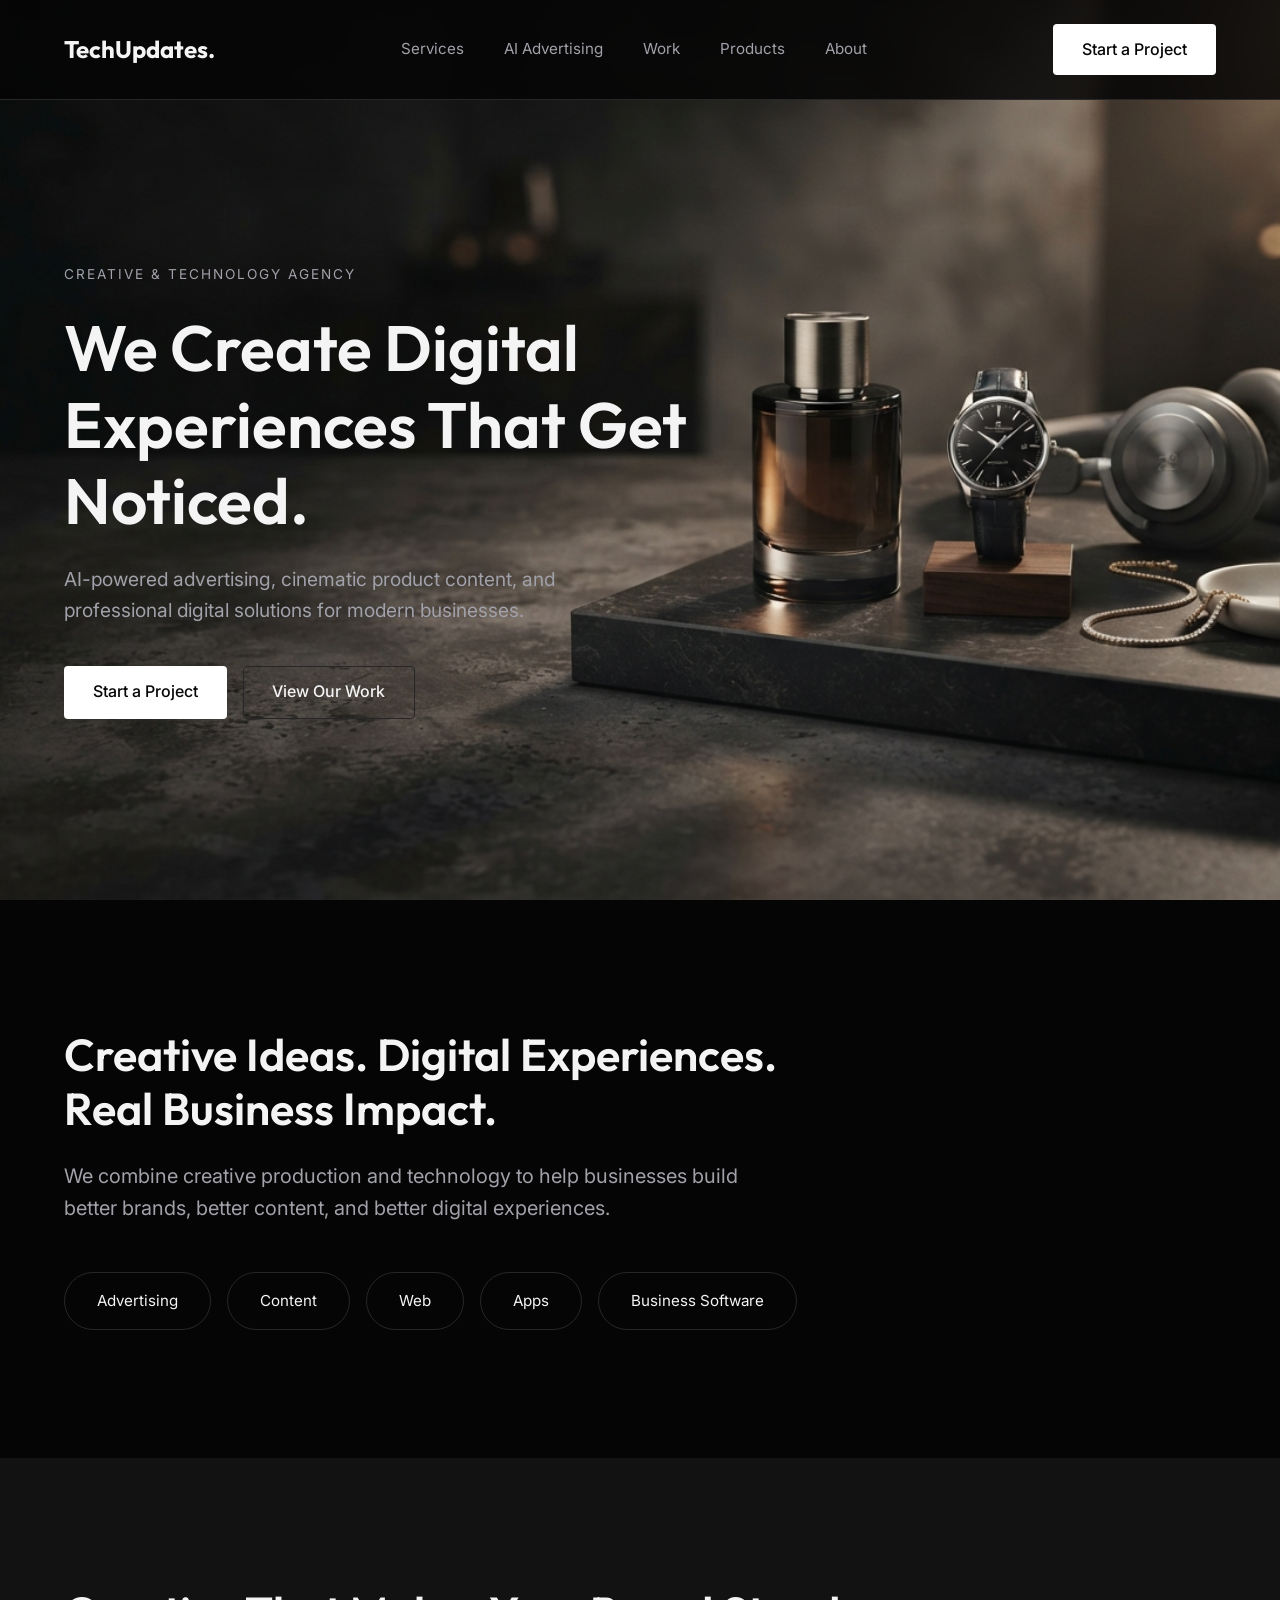
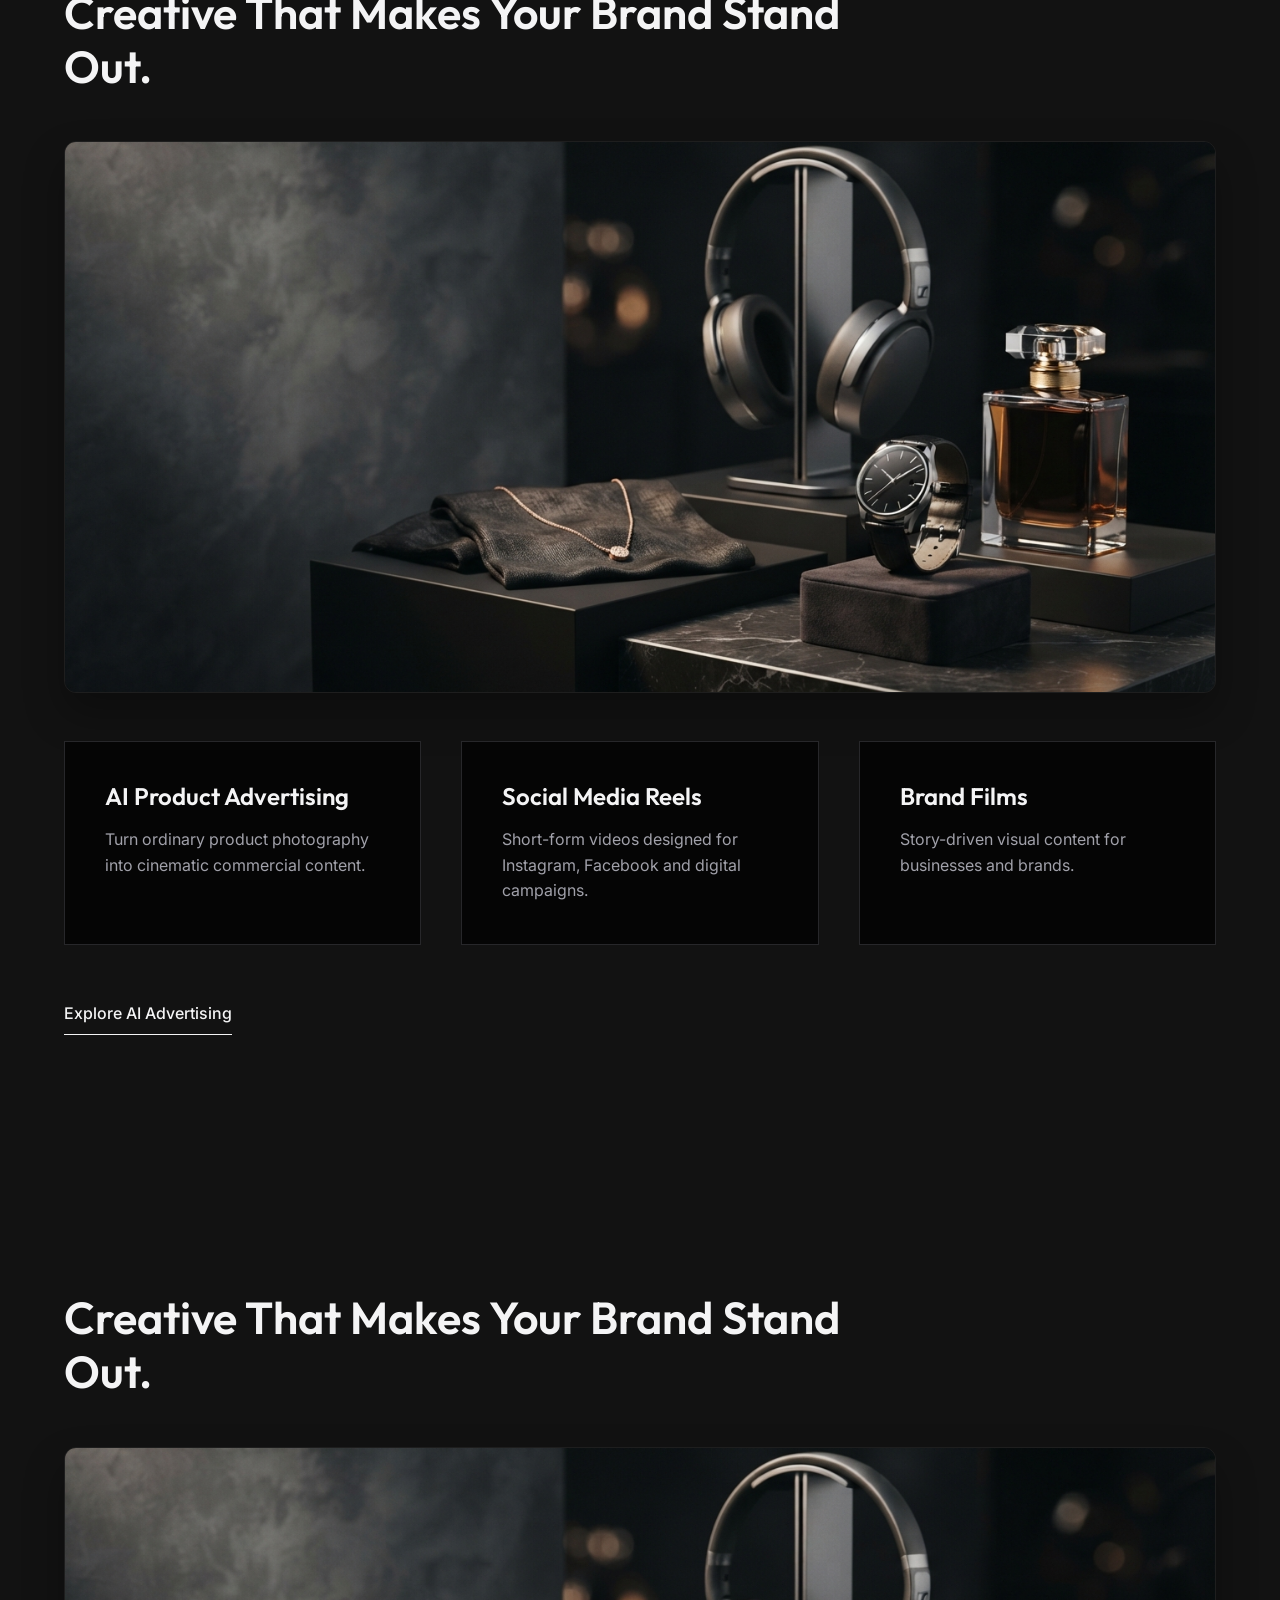
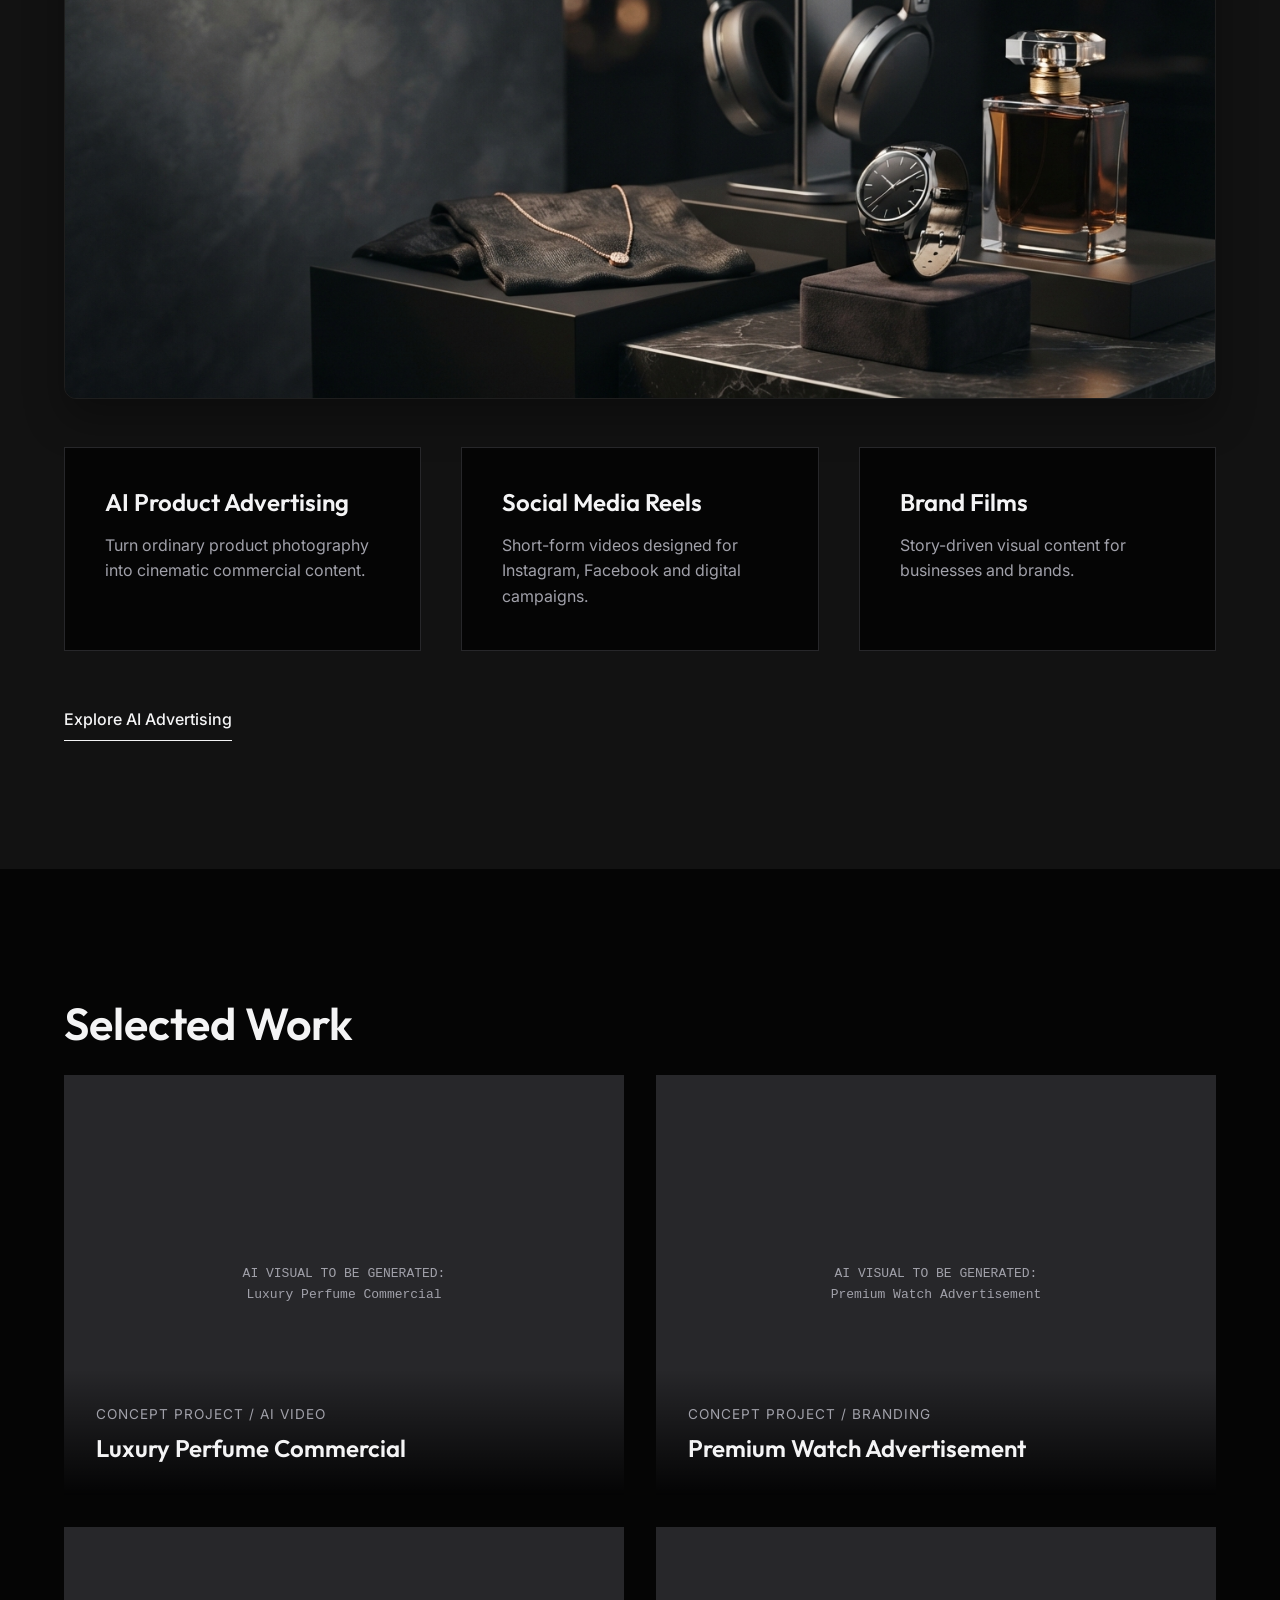
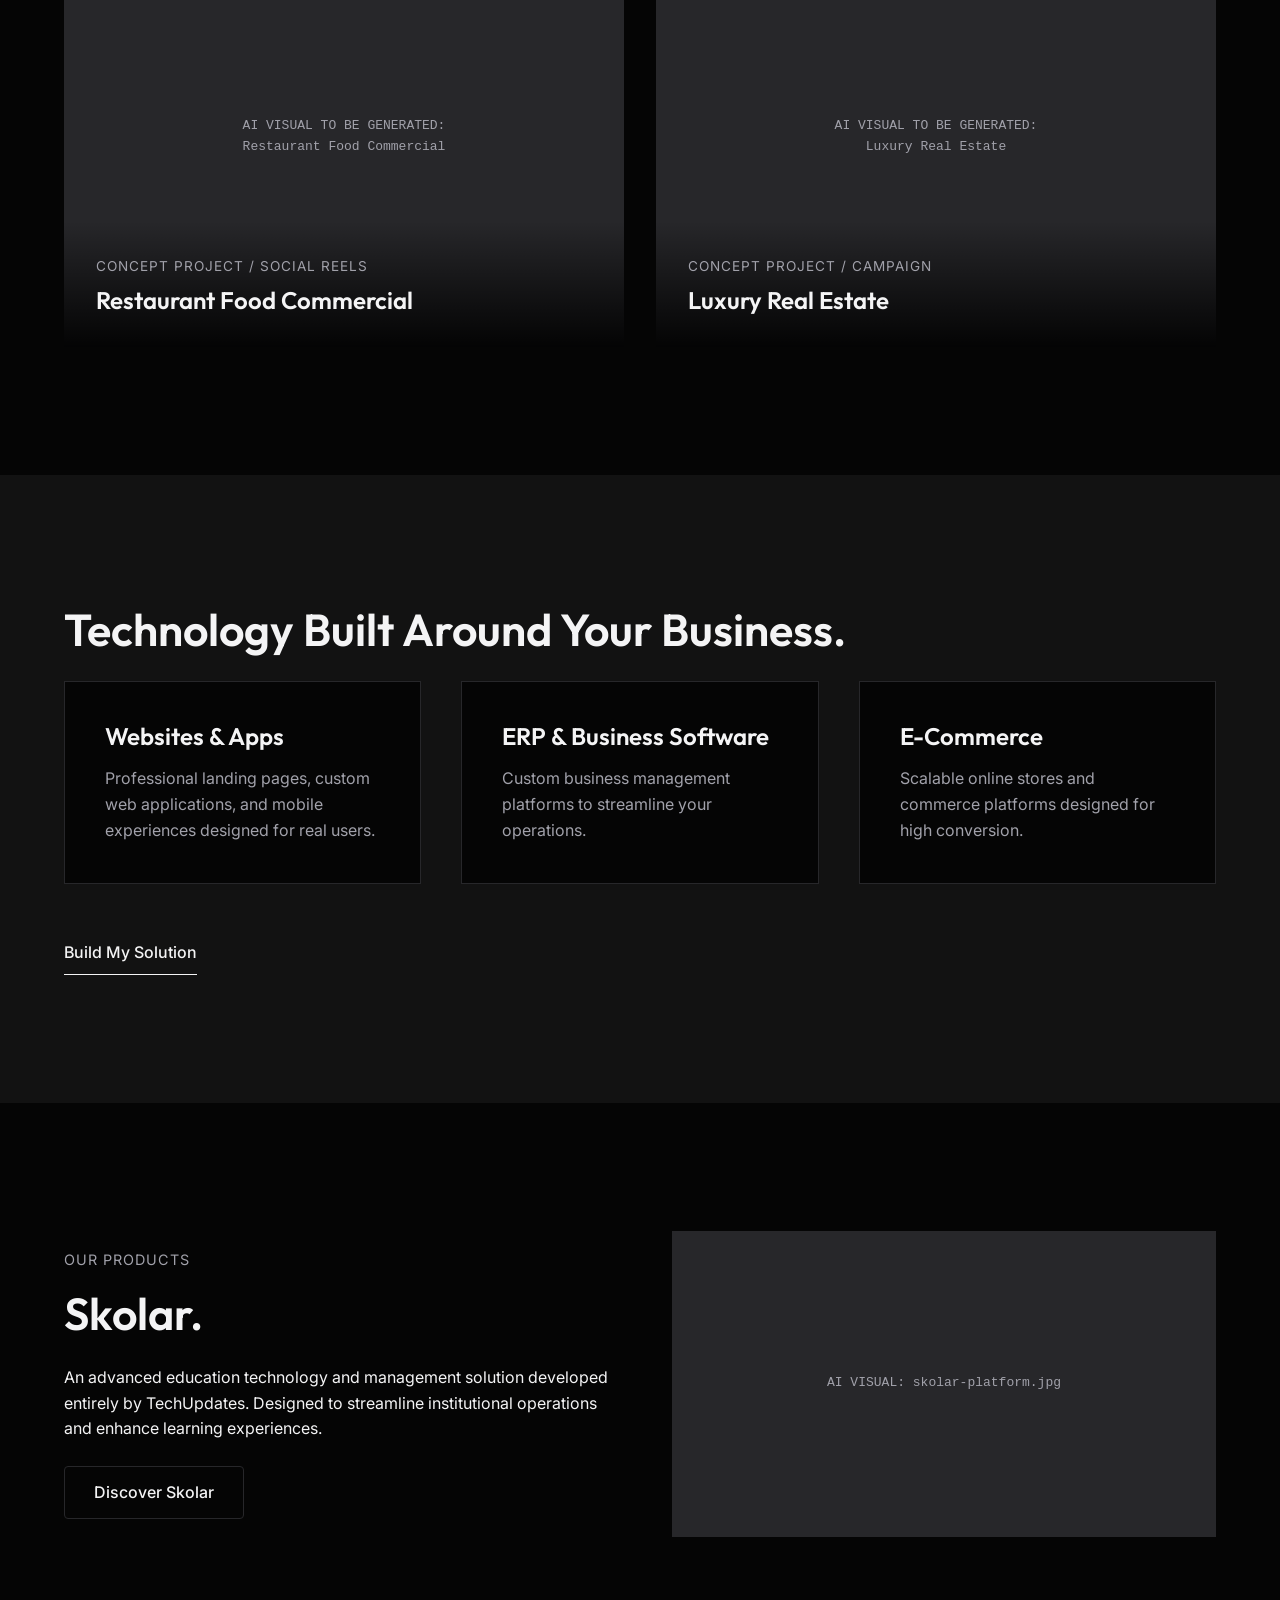
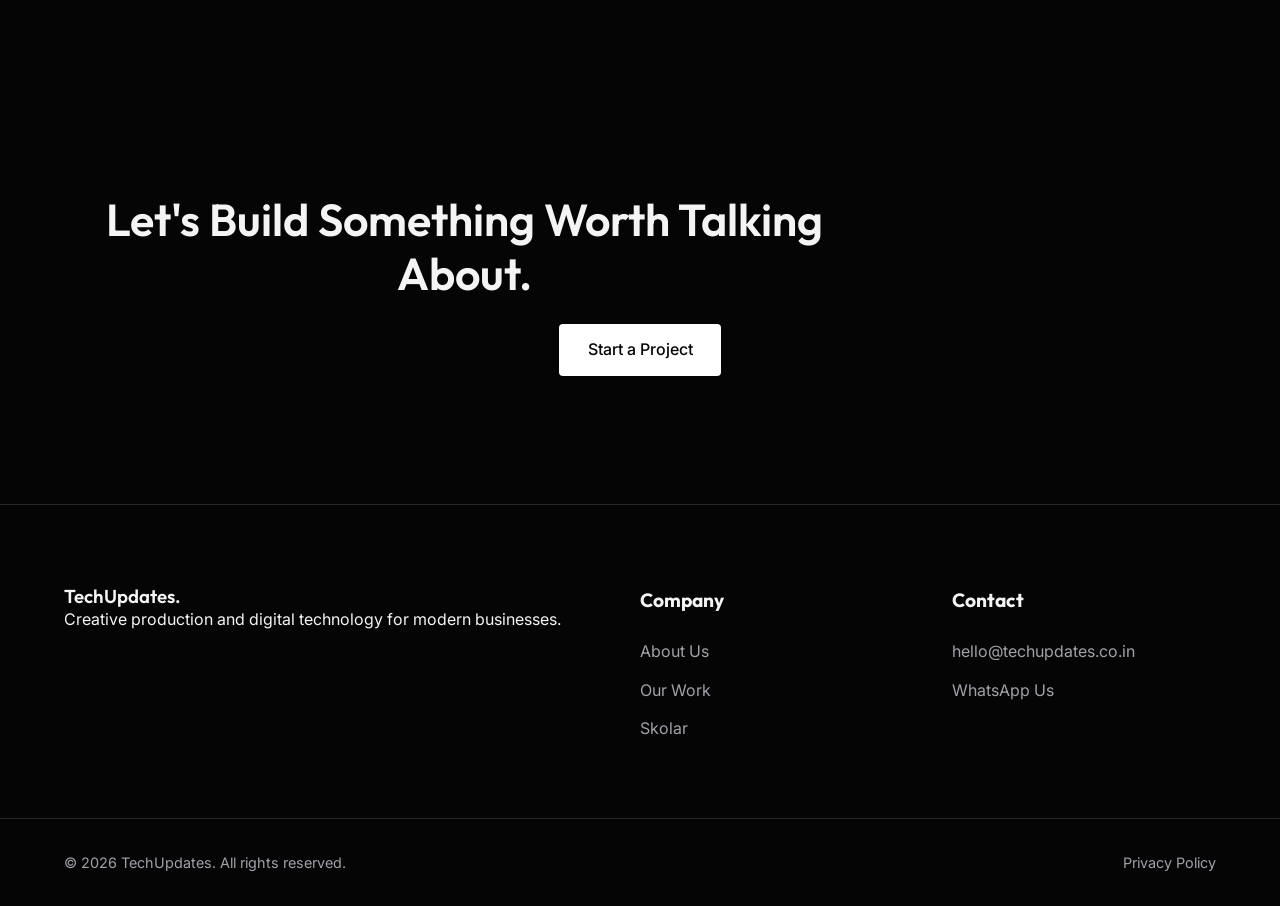
==== index.html @ 60a42ad2 "Update index.html" ====
<!DOCTYPE html>
<html lang="en">
<head>
    <meta charset="UTF-8">
    <meta name="viewport" content="width=device-width, initial-scale=1.0">
    <title>TechUpdates | AI Advertising & Digital Solutions</title>
    <meta name="description" content="TechUpdates creates AI-powered advertisements, cinematic product videos, professional websites, applications and custom digital solutions for modern businesses.">
    
    <!-- SEO & Open Graph -->
    <meta property="og:title" content="TechUpdates | AI Advertising & Digital Solutions">
    <meta property="og:description" content="Creative Ideas. Digital Experiences. Real Business Impact.">
    <meta property="og:type" content="website">
    
    <!-- Fonts -->
    <link rel="preconnect" href="https://fonts.googleapis.com">
    <link rel="preconnect" href="https://fonts.gstatic.com" crossorigin>
    <link href="https://fonts.googleapis.com/css2?family=Inter:wght@300;400;500&family=Outfit:wght@300;400;600;700&display=swap" rel="stylesheet">
    
    <!-- CSS -->
    <link rel="stylesheet" href="style.css">
</head>
<body>

    <!-- NAVIGATION -->
    <nav class="navbar">
        <div class="nav-container">
            <a href="index.html" class="brand-logo">TechUpdates.</a>
            <div class="nav-links">
                <a href="services.html">Services</a>
                <a href="ai-advertising.html">AI Advertising</a>
                <a href="work.html">Work</a>
                <a href="products.html">Products</a>
                <a href="about.html">About</a>
            </div>
            <a href="contact.html" class="btn btn-primary">Start a Project</a>
            
            <!-- Mobile Menu Toggle -->
            <button class="mobile-menu-btn" aria-label="Toggle Menu">
                <span></span>
                <span></span>
            </button>
        </div>
    </nav>

    <!-- HERO SECTION -->
    <header class="hero">
        <div class="hero-video-wrapper">
            <!-- Fallback poster image for fast loading -->
            <video autoplay muted loop playsinline poster="assets/images/hero-poster.jpg" class="hero-bg-video">
                <!-- Replace with actual video generated from AI plan -->
                <!-- <source src="assets/videos/hero-advertising.mp4" type="video/mp4"> -->
            </video>
            <div class="hero-overlay"></div>
        </div>
        
        <div class="hero-content">
            <span class="hero-label">Creative & Technology Agency</span>
            <h1 class="hero-title">We Create Digital Experiences That Get Noticed.</h1>
            <p class="hero-subtitle">AI-powered advertising, cinematic product content, and professional digital solutions for modern businesses.</p>
            <div class="hero-actions">
                <a href="contact.html" class="btn btn-primary">Start a Project</a>
                <a href="#work" class="btn btn-secondary">View Our Work</a>
            </div>
        </div>
    </header>

    <!-- IMMEDIATE VALUE / WHAT WE DO -->
    <section class="value-prop section-padding">
        <div class="container">
            <h2 class="section-title">Creative Ideas. Digital Experiences.<br>Real Business Impact.</h2>
            <p class="section-desc">We combine creative production and technology to help businesses build better brands, better content, and better digital experiences.</p>
            
            <div class="capabilities-grid">
                <div class="capability-item">Advertising</div>
                <div class="capability-item">Content</div>
                <div class="capability-item">Web</div>
                <div class="capability-item">Apps</div>
                <div class="capability-item">Business Software</div>
            </div>
        </div>
    </section>

    <!-- CREATIVE SERVICES -->
    <section class="services-section section-padding bg-darker">
        <div class="container">
            <h2 class="section-title">Creative That Makes Your Brand Stand Out.</h2>
            
            <!-- PROMINENT ADVERTISING SHOWCASE IMAGE -->
            <div style="margin: 3rem 0; width: 100%; border-radius: 12px; overflow: hidden; box-shadow: 0 20px 40px rgba(0,0,0,0.3); border: 1px solid rgba(255,255,255,0.05);">
                <img src="assets/images/advertising-showcase.jpg" alt="Creative Advertising Showcase" style="width: 100%; height: auto; aspect-ratio: 16/9; max-height: 550px; object-fit: cover; display: block;">
            </div>
            
            <div class="services-grid">
                <!-- Service Card -->
                <div class="service-card">
                    <h3>AI Product Advertising</h3>
                    <p>Turn ordinary product photography into cinematic commercial content.</p>
                </div>
                <div class="service-card">
                    <h3>Social Media Reels</h3>
                    <p>Short-form videos designed for Instagram, Facebook and digital campaigns.</p>
                </div>
                <div class="service-card">
                    <h3>Brand Films</h3>
                    <p>Story-driven visual content for businesses and brands.</p>
                </div>
            </div>
            
            <div class="cta-container">
                <a href="ai-advertising.html" class="btn btn-outline">Explore AI Advertising</a>
            </div>
        </div>
    </section>

    <!-- CREATIVE SERVICES -->
    <section class="services-section section-padding bg-darker">
        <div class="container">
            <h2 class="section-title">Creative That Makes Your Brand Stand Out.</h2>
            <div style="margin: 3rem 0; width: 100%; border-radius: 12px; overflow: hidden; box-shadow: 0 20px 40px rgba(0,0,0,0.3); border: 1px solid rgba(255,255,255,0.05);">
                <img src="assets/images/advertising-showcase.jpg" alt="Creative Advertising Showcase" style="width: 100%; height: auto; aspect-ratio: 16/9; max-height: 550px; object-fit: cover; display: block;">
            </div>
            
            <div class="services-grid">
                <!-- Service Card -->
                <div class="service-card">
                    <h3>AI Product Advertising</h3>
                    <p>Turn ordinary product photography into cinematic commercial content.</p>
                </div>
                <div class="service-card">
                    <h3>Social Media Reels</h3>
                    <p>Short-form videos designed for Instagram, Facebook and digital campaigns.</p>
                </div>
                <div class="service-card">
                    <h3>Brand Films</h3>
                    <p>Story-driven visual content for businesses and brands.</p>
                </div>
            </div>
            
            <div class="cta-container">
                <a href="ai-advertising.html" class="btn btn-outline">Explore AI Advertising</a>
            </div>
        </div>
    </section>

    <!-- FEATURED WORK (Data-driven via JS) -->
    <section id="work" class="work-section section-padding">
        <div class="container">
            <h2 class="section-title">Selected Work</h2>
            <!-- JS will inject portfolio items here -->
            <div class="portfolio-grid" id="portfolio-grid"></div>
        </div>
    </section>

    <!-- TECHNOLOGY SERVICES -->
    <section class="tech-section section-padding bg-darker">
        <div class="container">
            <h2 class="section-title">Technology Built Around Your Business.</h2>
            <div class="services-grid">
                <div class="service-card">
                    <h3>Websites & Apps</h3>
                    <p>Professional landing pages, custom web applications, and mobile experiences designed for real users.</p>
                </div>
                <div class="service-card">
                    <h3>ERP & Business Software</h3>
                    <p>Custom business management platforms to streamline your operations.</p>
                </div>
                <div class="service-card">
                    <h3>E-Commerce</h3>
                    <p>Scalable online stores and commerce platforms designed for high conversion.</p>
                </div>
            </div>
            <div class="cta-container">
                <a href="contact.html" class="btn btn-outline">Build My Solution</a>
            </div>
        </div>
    </section>

    <!-- PRODUCTS: SKOLAR -->
    <section class="products-section section-padding">
        <div class="container">
            <div class="product-showcase">
                <div class="product-info">
                    <span class="eyebrow">Our Products</span>
                    <h2 class="section-title">Skolar.</h2>
                    <p>An advanced education technology and management solution developed entirely by TechUpdates. Designed to streamline institutional operations and enhance learning experiences.</p>
                    <a href="products.html" class="btn btn-secondary mt-4">Discover Skolar</a>
                </div>
                <div class="product-visual">
                    <!-- Placeholder: [AI VISUAL — TO BE GENERATED: skolar-platform.jpg] -->
                    <div class="visual-placeholder">
                        <span>AI VISUAL: skolar-platform.jpg</span>
                    </div>
                </div>
            </div>
        </div>
    </section>

    <!-- FINAL CTA -->
    <section class="final-cta section-padding">
        <div class="container text-center">
            <h2 class="section-title">Let's Build Something Worth Talking About.</h2>
            <a href="contact.html" class="btn btn-primary btn-large">Start a Project</a>
        </div>
    </section>

    <!-- FOOTER -->
    <footer class="site-footer">
        <div class="container footer-grid">
            <div class="footer-brand">
                <h3>TechUpdates.</h3>
                <p>Creative production and digital technology for modern businesses.</p>
            </div>
            <div class="footer-links">
                <h4>Company</h4>
                <a href="about.html">About Us</a>
                <a href="work.html">Our Work</a>
                <a href="products.html">Skolar</a>
            </div>
            <div class="footer-contact">
                <h4>Contact</h4>
                <a href="mailto:hello@techupdates.co.in">hello@techupdates.co.in</a>
                <!-- Replace with pre-filled WhatsApp link -->
                <a href="https://wa.me/YOURNUMBER?text=Hi%20TechUpdates,%20I'm%20interested%20in%20starting%20a%20project.">WhatsApp Us</a> 
            </div>
        </div>
        <div class="container footer-bottom">
            <p>&copy; 2026 TechUpdates. All rights reserved.</p>
            <div class="legal-links">
                <a href="#">Privacy Policy</a>
            </div>
        </div>
    </footer>

    <script src="main.js"></script>
</body>
</html>
---- style.css ----
/* =========================================
   CSS VARIABLES (DESIGN SYSTEM)
   ========================================= */
:root {
    --bg-primary: #050505;
    --bg-secondary: #121212;
    --text-primary: #F4F4F5;
    --text-secondary: #A1A1AA;
    --accent: #FFFFFF;
    --border-color: #27272A;
    
    --font-display: 'Outfit', sans-serif;
    --font-body: 'Inter', sans-serif;
    
    --space-sm: 1rem;
    --space-md: 2.5rem;
    --space-lg: 5rem;
    --space-xl: 8rem;
}
/* =========================================
   RESET & TYPOGRAPHY
   ========================================= */
* {
    margin: 0;
    padding: 0;
    box-sizing: border-box;
}

body {
    background-color: var(--bg-primary);
    color: var(--text-primary);
    font-family: var(--font-body);
    line-height: 1.6;
    -webkit-font-smoothing: antialiased;
}

h1, h2, h3, .brand-logo {
    font-family: var(--font-display);
    font-weight: 600;
    line-height: 1.2;
}

a {
    color: inherit;
    text-decoration: none;
    transition: all 0.3s ease;
}

.container {
    max-width: 1280px;
    margin: 0 auto;
    padding: 0 5%;
}

.section-padding {
    padding: var(--space-xl) 0;
}

.bg-darker {
    background-color: var(--bg-secondary);
}

.text-center {
    text-align: center;
}

.mt-4 {
    margin-top: 1.5rem;
}

/* =========================================
   COMPONENTS
   ========================================= */
.btn {
    display: inline-flex;
    align-items: center;
    justify-content: center;
    padding: 0.8rem 1.8rem;
    font-size: 1rem;
    font-weight: 500;
    border-radius: 4px;
    cursor: pointer;
}

.btn-primary {
    background-color: var(--accent);
    color: var(--bg-primary);
}

.btn-primary:hover {
    opacity: 0.9;
    transform: translateY(-2px);
}

.btn-secondary {
    background-color: transparent;
    color: var(--text-primary);
    border: 1px solid var(--border-color);
}

.btn-secondary:hover {
    border-color: var(--text-primary);
}

.btn-outline {
    background: transparent;
    color: var(--text-primary);
    border-bottom: 1px solid var(--text-primary);
    border-radius: 0;
    padding: 0.5rem 0;
}

.btn-outline:hover {
    color: var(--text-secondary);
    border-color: var(--text-secondary);
}

/* =========================================
   NAVIGATION
   ========================================= */
.navbar {
    position: fixed;
    top: 0;
    width: 100%;
    padding: 1.5rem 0;
    background: rgba(5, 5, 5, 0.85);
    backdrop-filter: blur(10px);
    z-index: 100;
    border-bottom: 1px solid var(--border-color);
}

.nav-container {
    max-width: 1280px;
    margin: 0 auto;
    padding: 0 5%;
    display: flex;
    justify-content: space-between;
    align-items: center;
}

.brand-logo {
    font-size: 1.5rem;
    font-weight: 700;
}

.nav-links {
    display: flex;
    gap: 2.5rem;
}

.nav-links a {
    font-size: 0.95rem;
    color: var(--text-secondary);
}

.nav-links a:hover {
    color: var(--text-primary);
}

.mobile-menu-btn {
    display: none;
}

/* =========================================
   HERO
   ========================================= */
.hero {
    height: 100vh;
    position: relative;
    display: flex;
    align-items: center;
    padding: 0 5%;
    overflow: hidden;
}

.hero-video-wrapper {
    position: absolute;
    top: 0;
    left: 0;
    width: 100%;
    height: 100%;
    z-index: -2;
}

.hero-bg-video {
    width: 100%;
    height: 100%;
    object-fit: cover;
}

.hero-overlay {
    position: absolute;
    top: 0;
    left: 0;
    width: 100%;
    height: 100%;
    background: linear-gradient(to right, rgba(5,5,5,0.9) 0%, rgba(5,5,5,0.4) 100%);
    z-index: -1;
}

.hero-content {
    max-width: 800px;
    z-index: 1;
    margin-top: 5rem;
}

.hero-label {
    display: inline-block;
    color: var(--text-secondary);
    text-transform: uppercase;
    letter-spacing: 2px;
    font-size: 0.85rem;
    margin-bottom: 1.5rem;
}

.hero-title {
    font-size: clamp(3rem, 5vw, 5rem);
    margin-bottom: 1.5rem;
}

.hero-subtitle {
    font-size: 1.2rem;
    color: var(--text-secondary);
    margin-bottom: 2.5rem;
    max-width: 600px;
}

.hero-actions {
    display: flex;
    gap: 1rem;
}

/* =========================================
   VALUE PROP & SERVICES
   ========================================= */
.section-title {
    font-size: clamp(2rem, 3.5vw, 3.5rem);
    margin-bottom: 1.5rem;
    max-width: 800px;
}

.section-desc {
    font-size: 1.25rem;
    color: var(--text-secondary);
    margin-bottom: 3rem;
    max-width: 700px;
}

.capabilities-grid {
    display: flex;
    flex-wrap: wrap;
    gap: 1rem;
    margin-top: 3rem;
}

.capability-item {
    padding: 1rem 2rem;
    border: 1px solid var(--border-color);
    border-radius: 50px;
    font-size: 0.95rem;
}

.services-grid {
    display: grid;
    grid-template-columns: repeat(auto-fit, minmax(300px, 1fr));
    gap: 2.5rem;
    margin-bottom: 3rem;
}

.service-card {
    padding: 2.5rem;
    border: 1px solid var(--border-color);
    background-color: var(--bg-primary);
    transition: transform 0.3s ease;
}

.service-card:hover {
    transform: translateY(-5px);
}

.service-card h3 {
    font-size: 1.5rem;
    margin-bottom: 1rem;
}

.service-card p {
    color: var(--text-secondary);
}

/* =========================================
   PORTFOLIO (Dynamic Grid)
   ========================================= */
.portfolio-grid {
    display: grid;
    grid-template-columns: repeat(2, 1fr);
    gap: 2rem;
}

.portfolio-item {
    position: relative;
    aspect-ratio: 4/3;
    overflow: hidden;
    background: var(--bg-secondary);
    cursor: pointer;
    group: hover;
}

.portfolio-img {
    width: 100%;
    height: 100%;
    object-fit: cover;
    transition: transform 0.7s ease;
}

.portfolio-item:hover .portfolio-img {
    transform: scale(1.05);
}

.portfolio-content {
    position: absolute;
    bottom: 0;
    left: 0;
    width: 100%;
    padding: 2rem;
    background: linear-gradient(to top, rgba(0,0,0,0.9), transparent);
}

.portfolio-category {
    font-size: 0.85rem;
    text-transform: uppercase;
    letter-spacing: 1px;
    color: var(--text-secondary);
}

.portfolio-title {
    font-size: 1.5rem;
    margin-top: 0.5rem;
}

.visual-placeholder {
    width: 100%;
    height: 100%;
    display: flex;
    align-items: center;
    justify-content: center;
    background: var(--border-color);
    color: var(--text-secondary);
    font-family: monospace;
    text-align: center;
    padding: 1rem;
}

/* =========================================
   PRODUCTS (Skolar)
   ========================================= */
.product-showcase {
    display: grid;
    grid-template-columns: 1fr 1fr;
    gap: 4rem;
    align-items: center;
}

.eyebrow {
    color: var(--text-secondary);
    text-transform: uppercase;
    letter-spacing: 1px;
    font-size: 0.9rem;
    display: block;
    margin-bottom: 1rem;
}

.product-visual {
    aspect-ratio: 16/9;
    border: 1px solid var(--border-color);
}

/* =========================================
   FOOTER
   ========================================= */
.site-footer {
    border-top: 1px solid var(--border-color);
    padding: 5rem 0 2rem;
}

.footer-grid {
    display: grid;
    grid-template-columns: 2fr 1fr 1fr;
    gap: 3rem;
    margin-bottom: 4rem;
}

.footer-links h4, .footer-contact h4 {
    font-size: 1.2rem;
    margin-bottom: 1.5rem;
    font-family: var(--font-display);
}

.footer-links a, .footer-contact a {
    display: block;
    color: var(--text-secondary);
    margin-bottom: 0.8rem;
}

.footer-links a:hover, .footer-contact a:hover {
    color: var(--text-primary);
}

.footer-bottom {
    display: flex;
    justify-content: space-between;
    padding-top: 2rem;
    border-top: 1px solid var(--border-color);
    color: var(--text-secondary);
    font-size: 0.9rem;
}

/* =========================================
   MOBILE RESPONSIVENESS
   ========================================= */
@media (max-width: 900px) {
    .nav-links, .navbar .btn { display: none; } /* Add JS toggle for mobile menu later */
    .mobile-menu-btn { display: block; background: none; border: none; }
    .mobile-menu-btn span { display: block; width: 25px; height: 2px; background: #fff; margin: 5px 0; }
    
    .portfolio-grid { grid-template-columns: 1fr; }
    .product-showcase { grid-template-columns: 1fr; }
    .footer-grid { grid-template-columns: 1fr; gap: 2rem; }
    
    .hero-actions { flex-direction: column; }
}
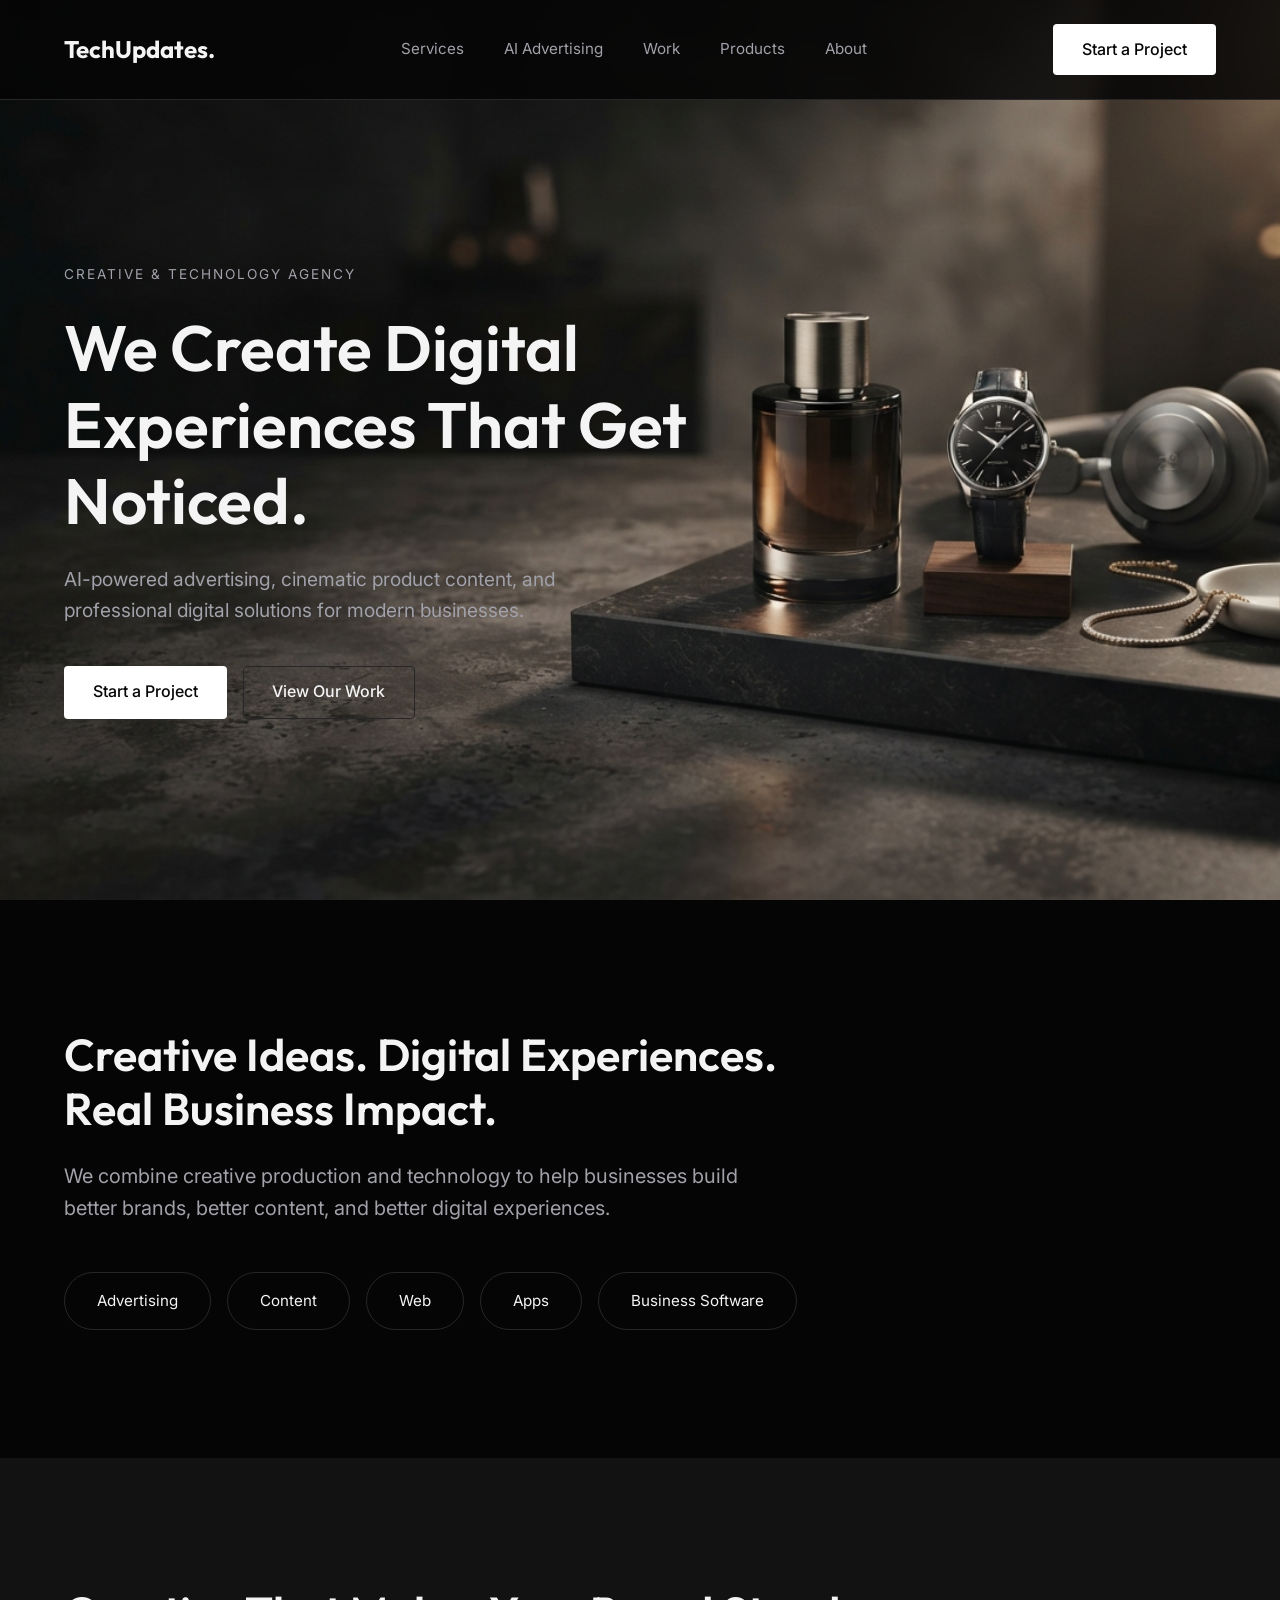
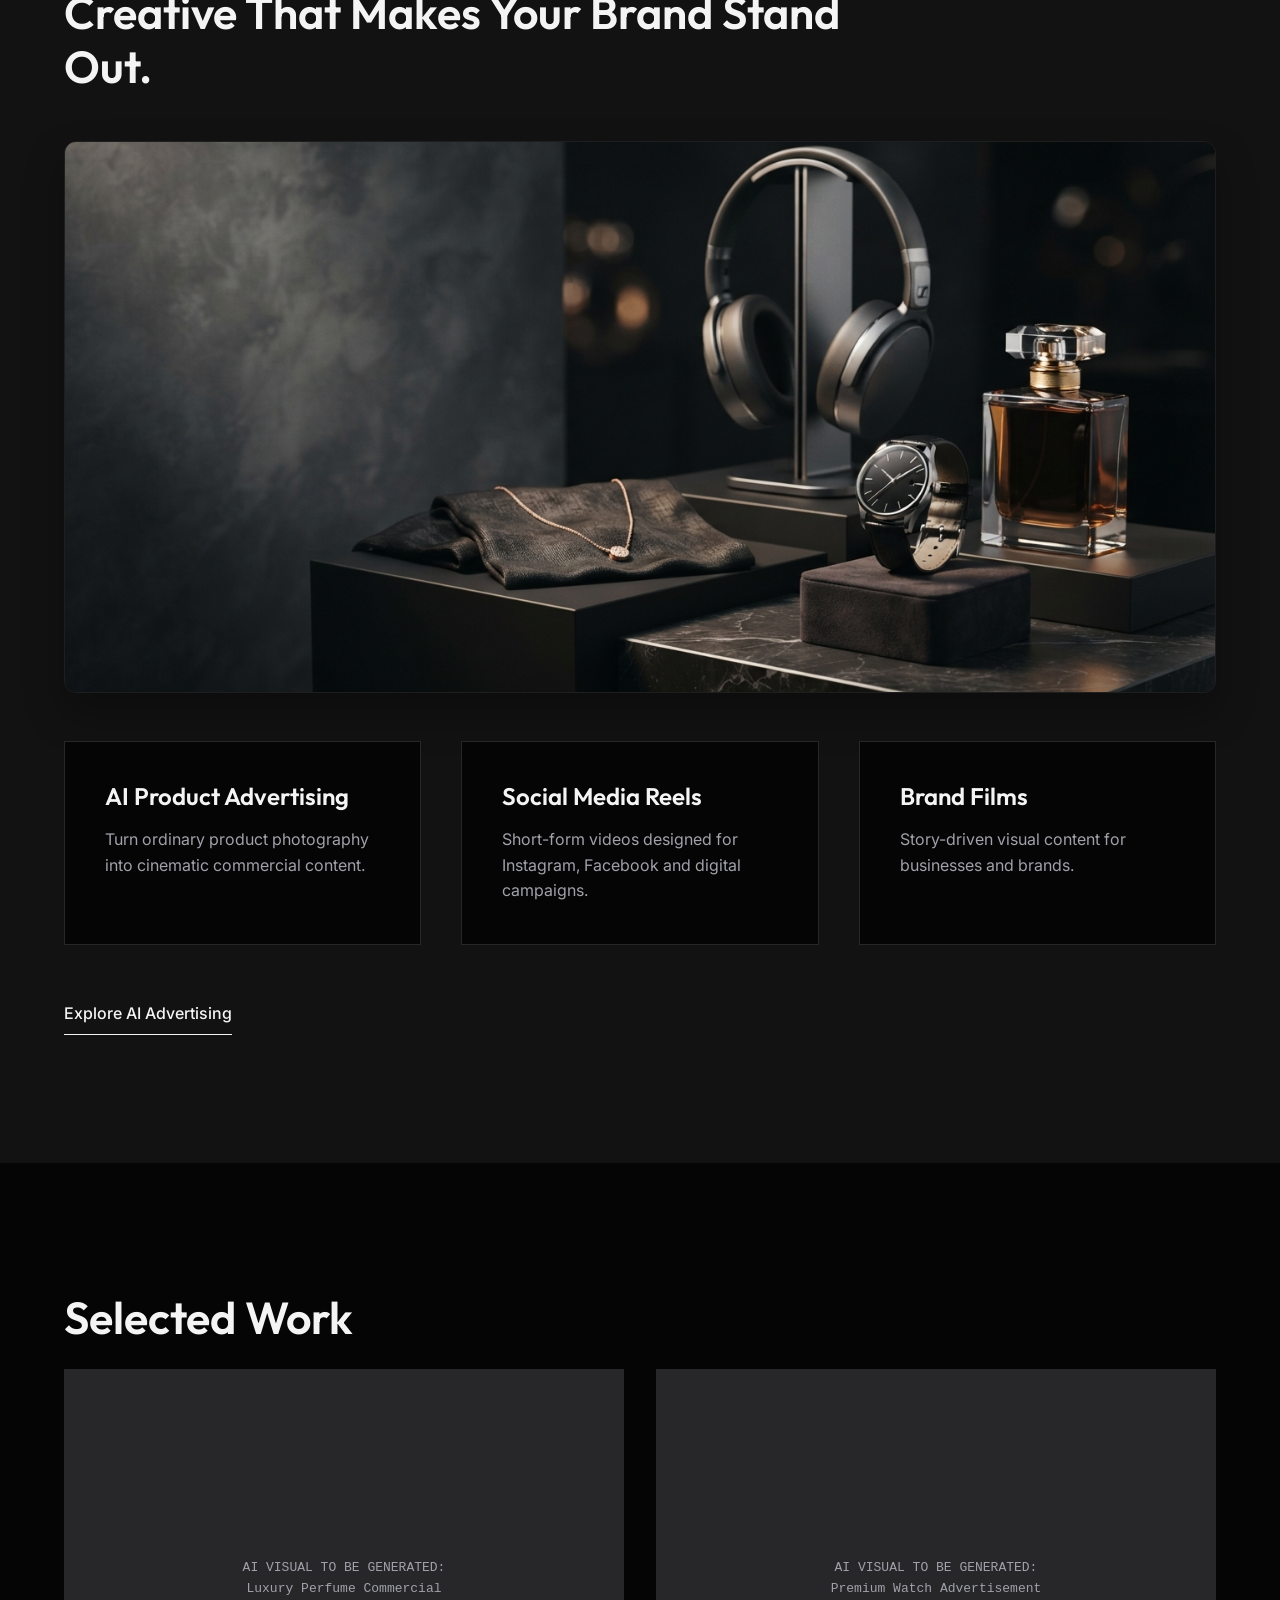
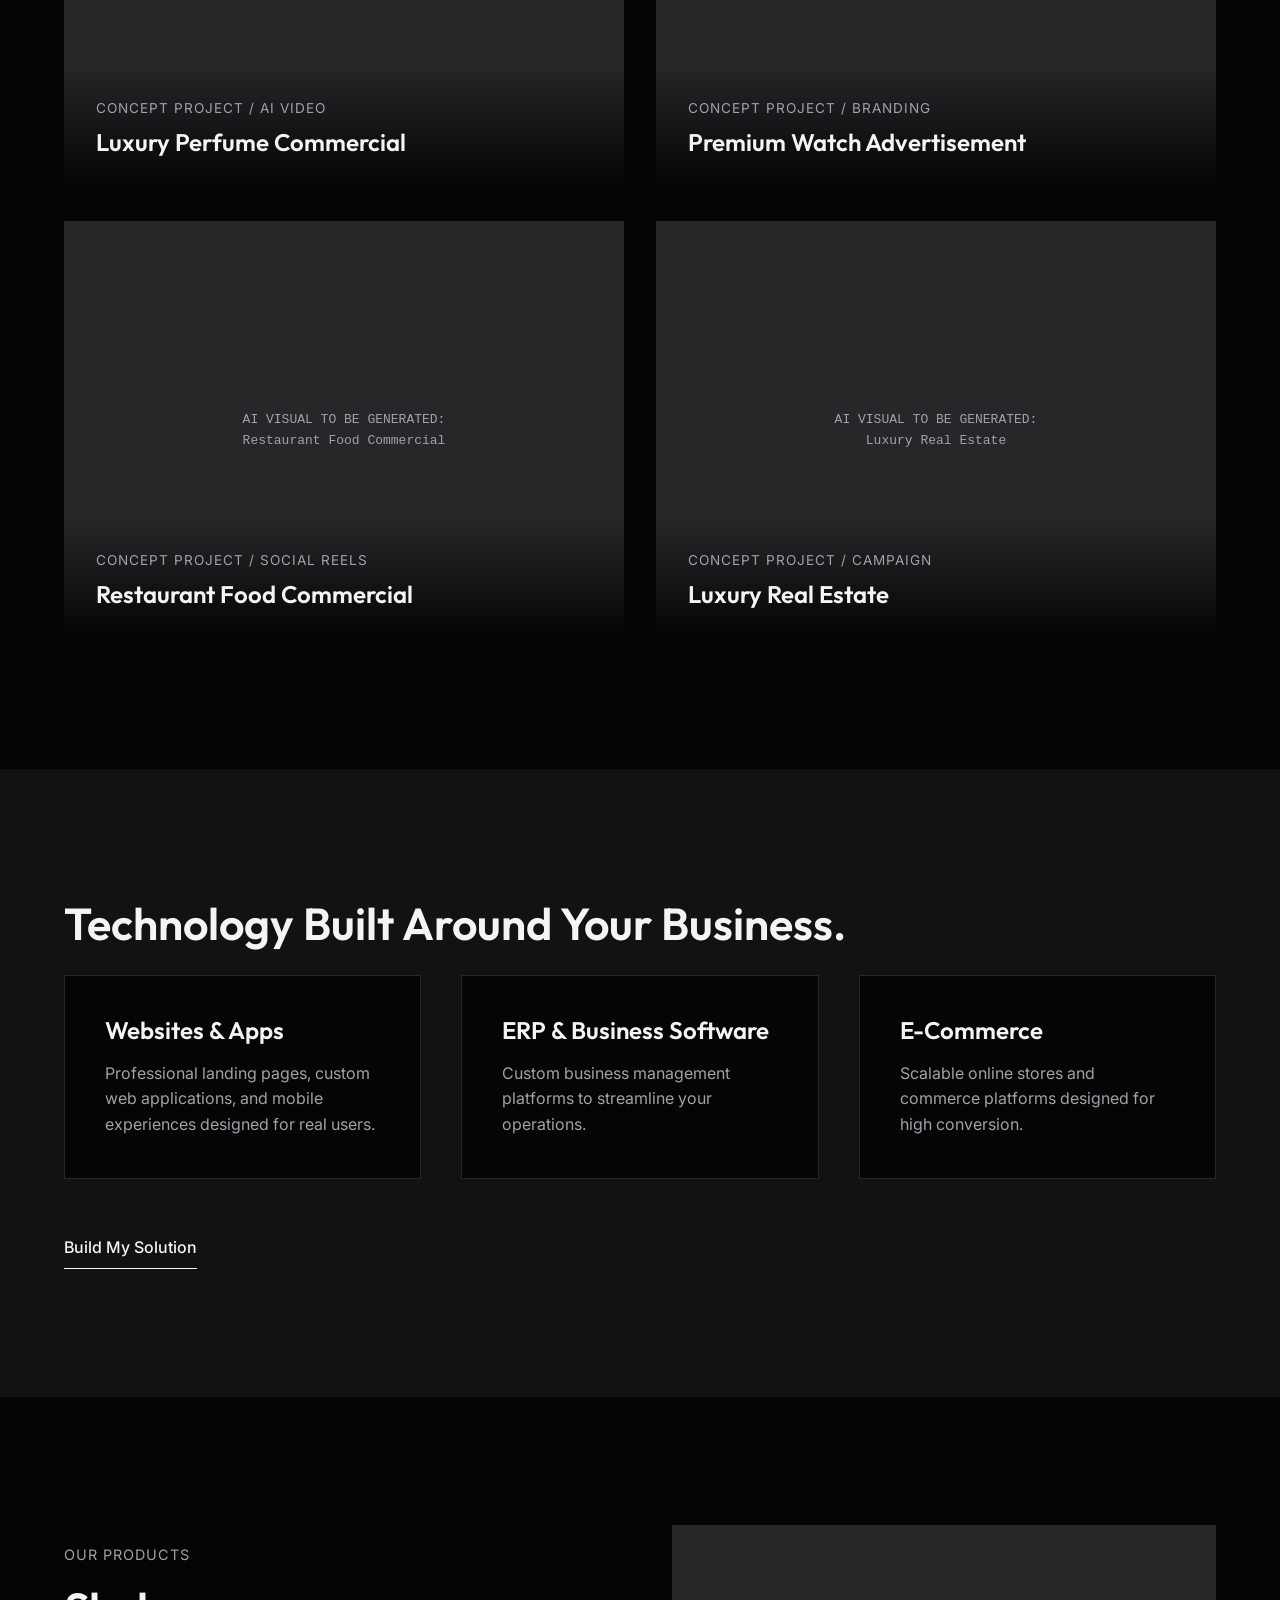
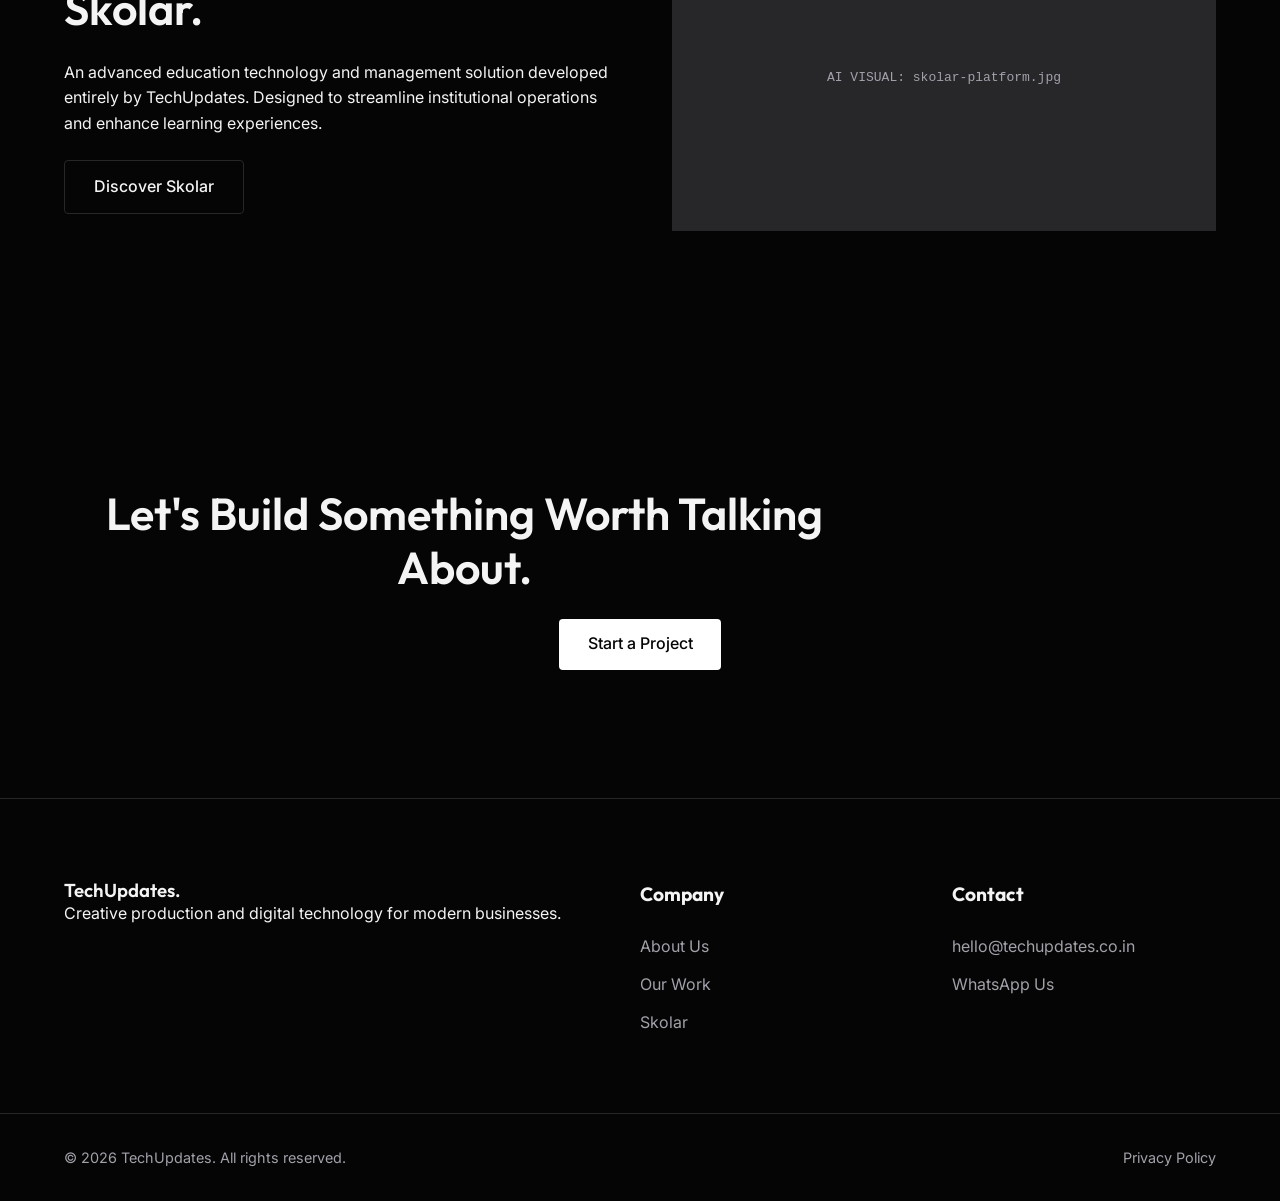
==== commit c4a0b2e7: "Update index.html" ====
--- a/index.html
+++ b/index.html
@@ -111,37 +111,6 @@
             </div>
         </div>
     </section>
-
-    <!-- CREATIVE SERVICES -->
-    <section class="services-section section-padding bg-darker">
-        <div class="container">
-            <h2 class="section-title">Creative That Makes Your Brand Stand Out.</h2>
-            <div style="margin: 3rem 0; width: 100%; border-radius: 12px; overflow: hidden; box-shadow: 0 20px 40px rgba(0,0,0,0.3); border: 1px solid rgba(255,255,255,0.05);">
-                <img src="assets/images/advertising-showcase.jpg" alt="Creative Advertising Showcase" style="width: 100%; height: auto; aspect-ratio: 16/9; max-height: 550px; object-fit: cover; display: block;">
-            </div>
-            
-            <div class="services-grid">
-                <!-- Service Card -->
-                <div class="service-card">
-                    <h3>AI Product Advertising</h3>
-                    <p>Turn ordinary product photography into cinematic commercial content.</p>
-                </div>
-                <div class="service-card">
-                    <h3>Social Media Reels</h3>
-                    <p>Short-form videos designed for Instagram, Facebook and digital campaigns.</p>
-                </div>
-                <div class="service-card">
-                    <h3>Brand Films</h3>
-                    <p>Story-driven visual content for businesses and brands.</p>
-                </div>
-            </div>
-            
-            <div class="cta-container">
-                <a href="ai-advertising.html" class="btn btn-outline">Explore AI Advertising</a>
-            </div>
-        </div>
-    </section>
-
     <!-- FEATURED WORK (Data-driven via JS) -->
     <section id="work" class="work-section section-padding">
         <div class="container">
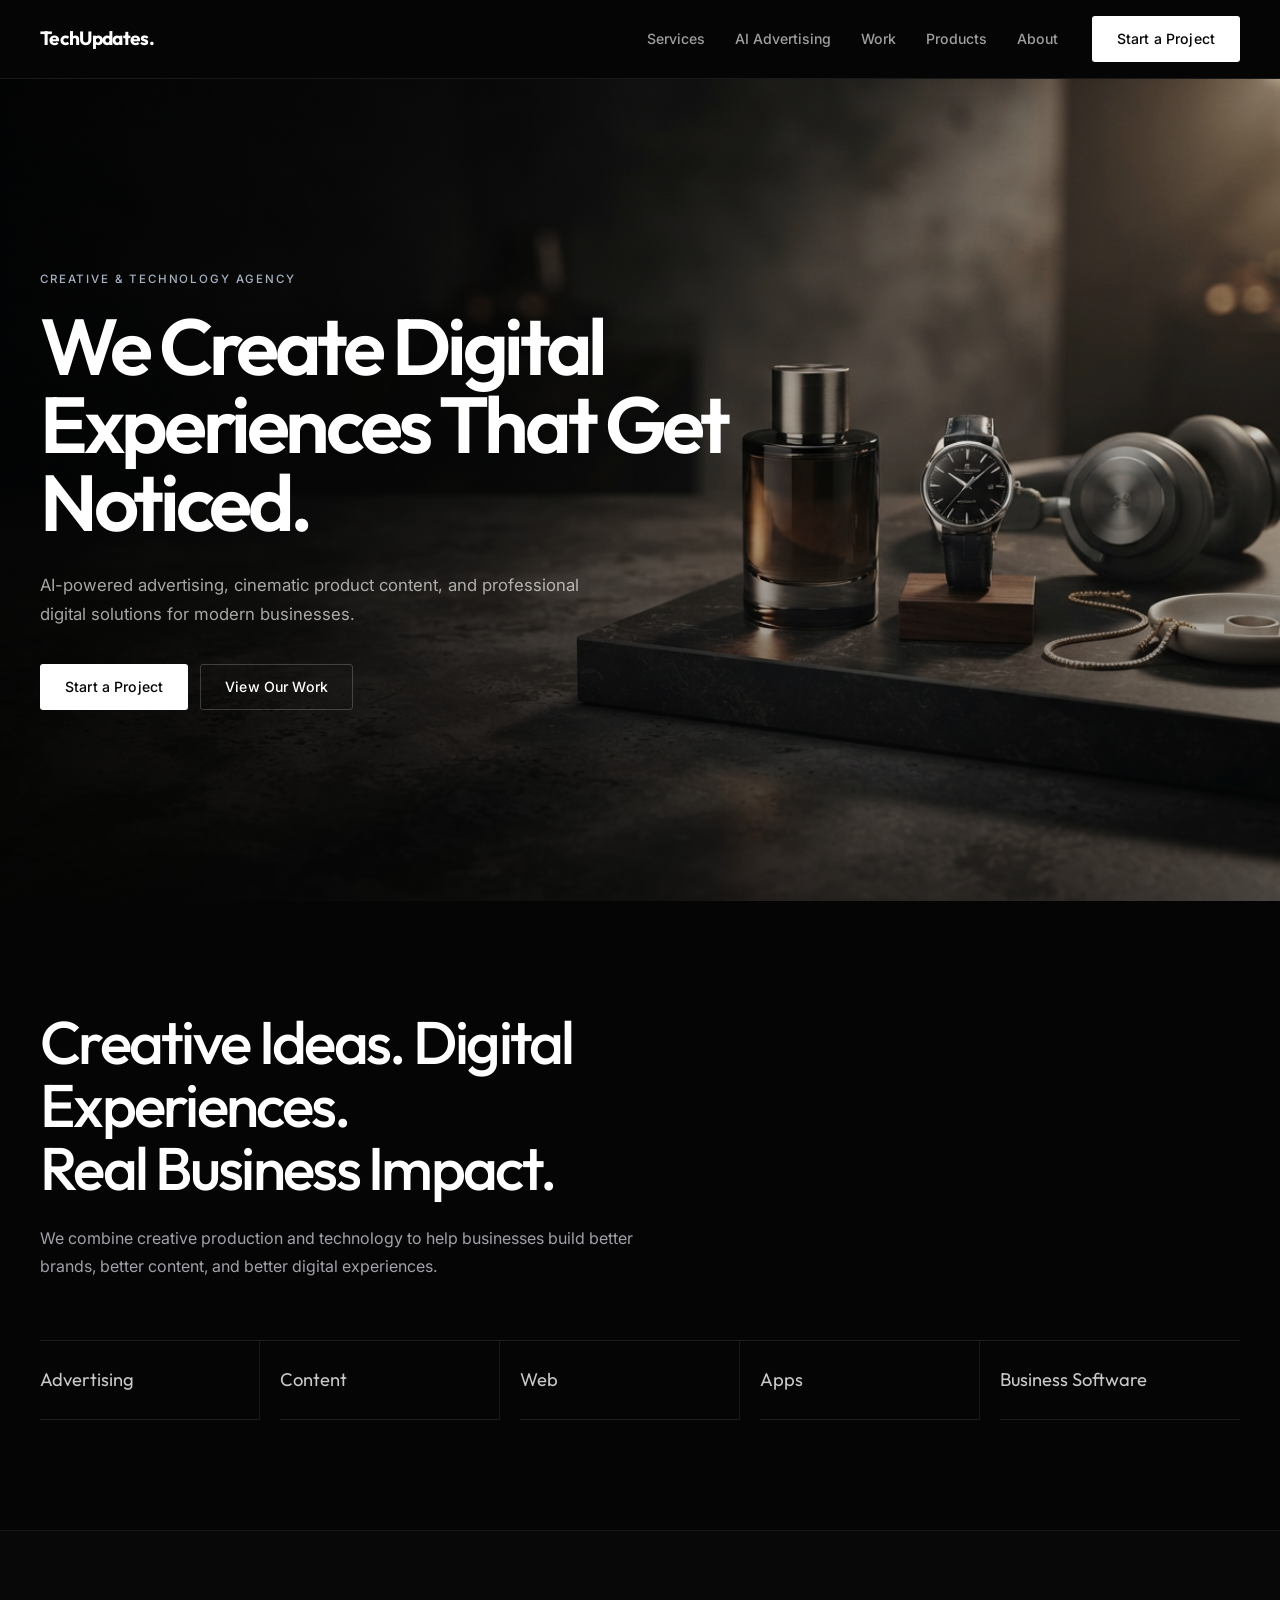
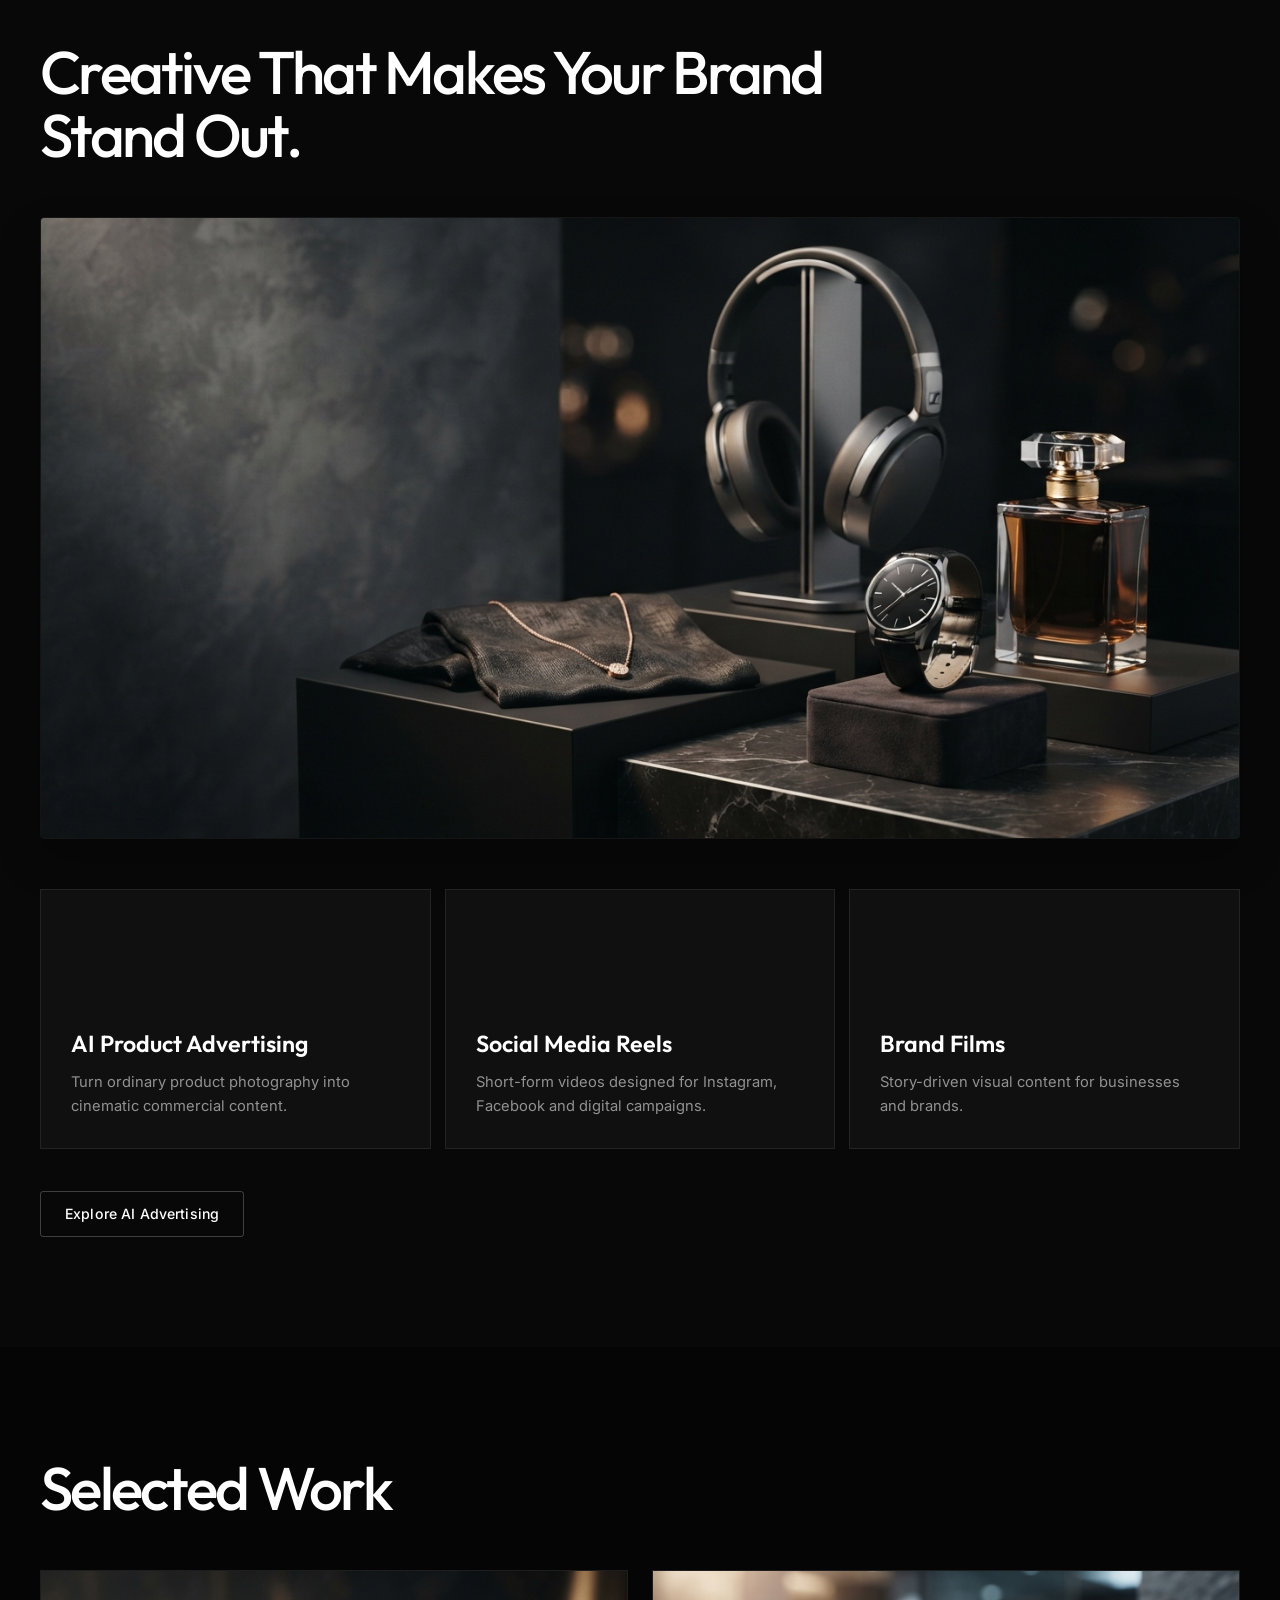
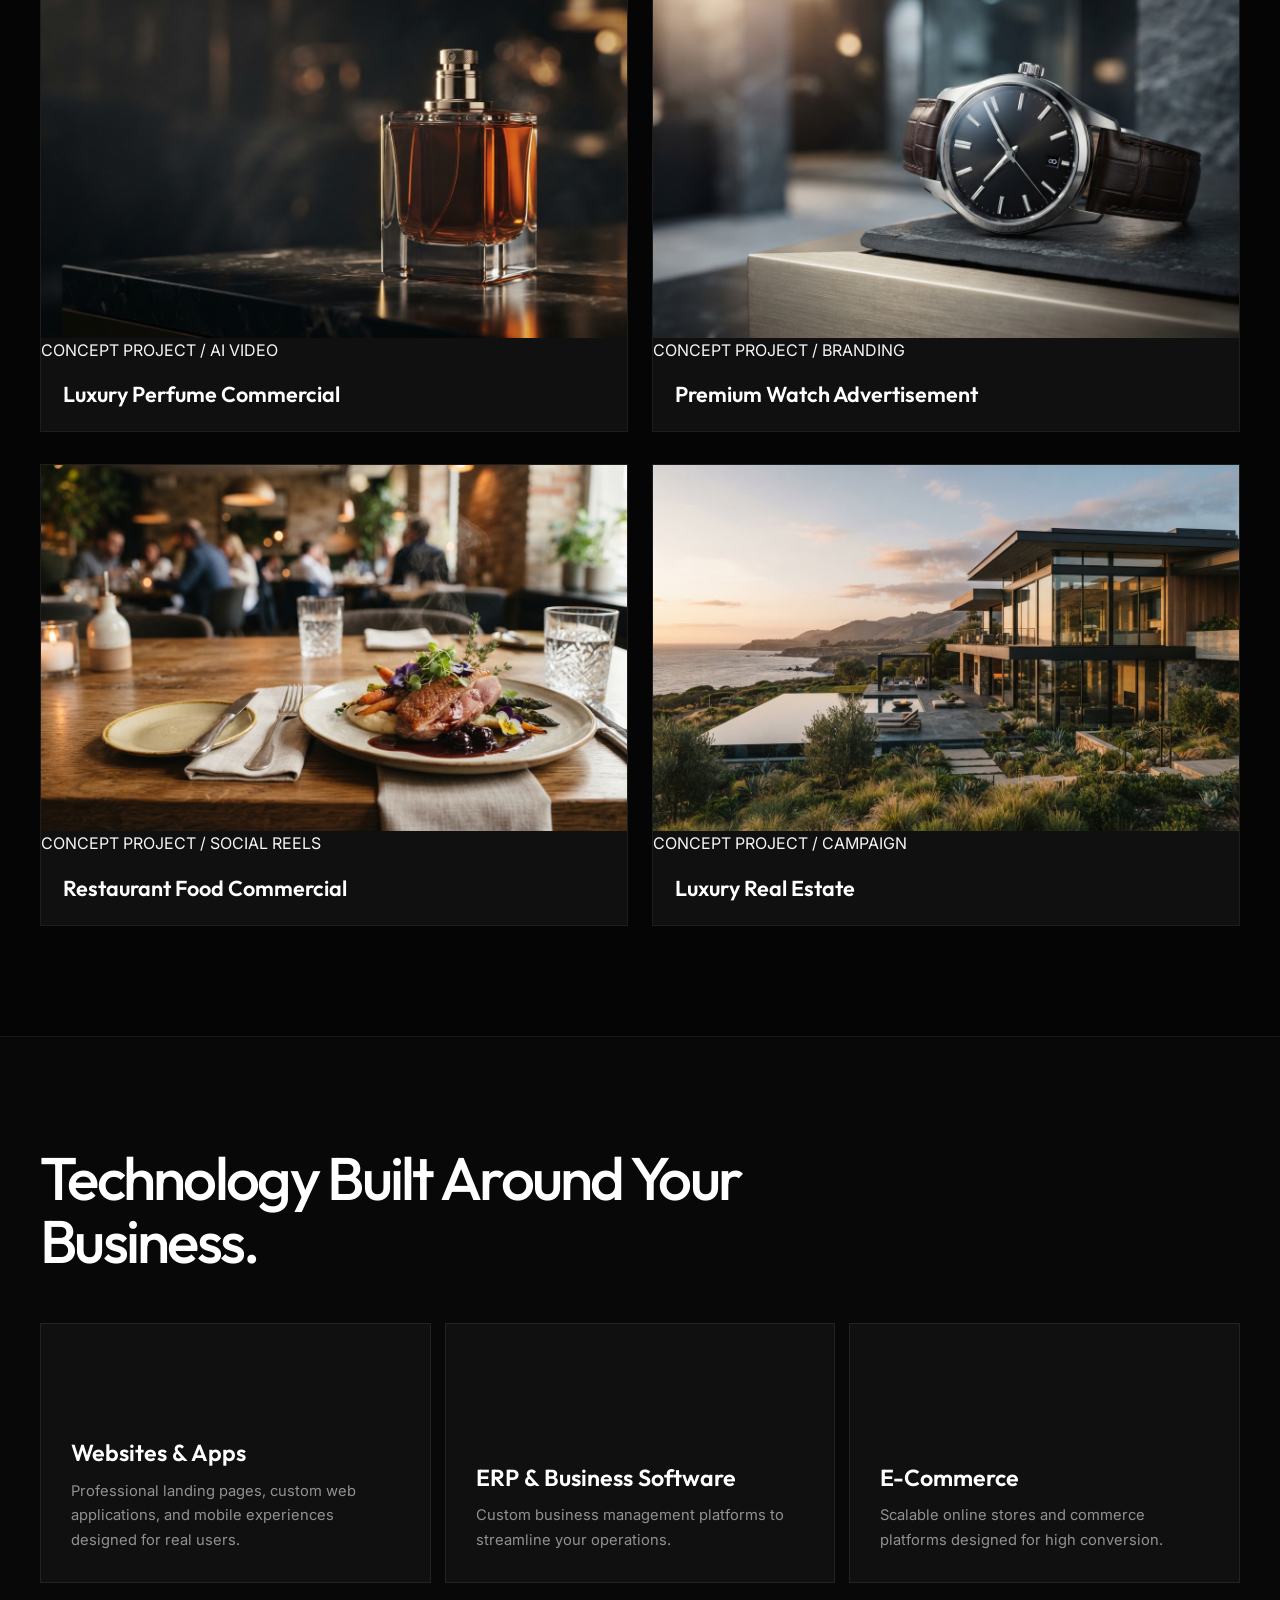
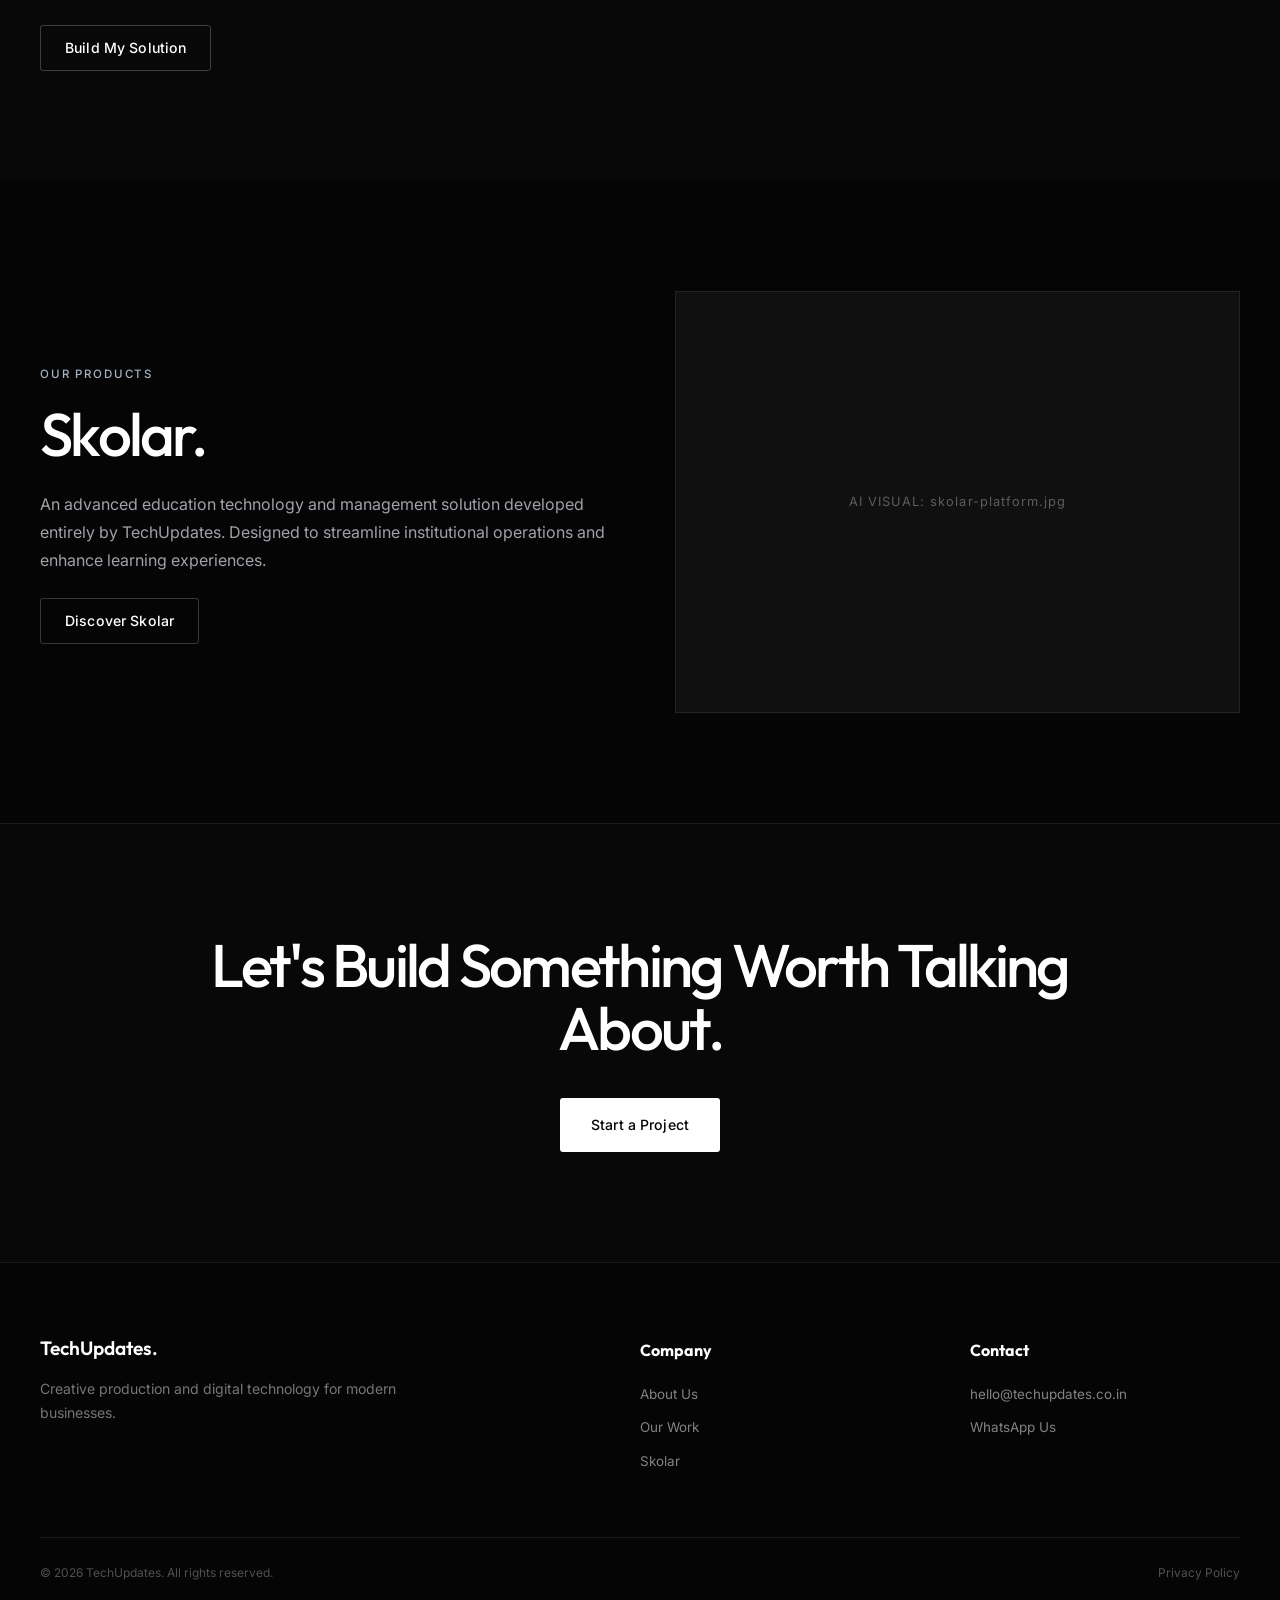
==== commit 96af3f5a: "Update index.html" ====
--- a/index.html
+++ b/index.html
@@ -6,22 +6,19 @@
     <title>TechUpdates | AI Advertising & Digital Solutions</title>
     <meta name="description" content="TechUpdates creates AI-powered advertisements, cinematic product videos, professional websites, applications and custom digital solutions for modern businesses.">
     
-    <!-- SEO & Open Graph -->
     <meta property="og:title" content="TechUpdates | AI Advertising & Digital Solutions">
     <meta property="og:description" content="Creative Ideas. Digital Experiences. Real Business Impact.">
     <meta property="og:type" content="website">
     
-    <!-- Fonts -->
     <link rel="preconnect" href="https://fonts.googleapis.com">
     <link rel="preconnect" href="https://fonts.gstatic.com" crossorigin>
     <link href="https://fonts.googleapis.com/css2?family=Inter:wght@300;400;500&family=Outfit:wght@300;400;600;700&display=swap" rel="stylesheet">
     
-    <!-- CSS -->
+    <!-- STRICT ROOT STYLESHEET REFERENCE -->
     <link rel="stylesheet" href="style.css">
 </head>
 <body>
 
-    <!-- NAVIGATION -->
     <nav class="navbar">
         <div class="nav-container">
             <a href="index.html" class="brand-logo">TechUpdates.</a>
@@ -34,7 +31,6 @@
             </div>
             <a href="contact.html" class="btn btn-primary">Start a Project</a>
             
-            <!-- Mobile Menu Toggle -->
             <button class="mobile-menu-btn" aria-label="Toggle Menu">
                 <span></span>
                 <span></span>
@@ -42,14 +38,9 @@
         </div>
     </nav>
 
-    <!-- HERO SECTION -->
     <header class="hero">
         <div class="hero-video-wrapper">
-            <!-- Fallback poster image for fast loading -->
-            <video autoplay muted loop playsinline poster="assets/images/hero-poster.jpg" class="hero-bg-video">
-                <!-- Replace with actual video generated from AI plan -->
-                <!-- <source src="assets/videos/hero-advertising.mp4" type="video/mp4"> -->
-            </video>
+            <video autoplay muted loop playsinline poster="assets/images/hero-poster.jpg" class="hero-bg-video"></video>
             <div class="hero-overlay"></div>
         </div>
         
@@ -64,7 +55,6 @@
         </div>
     </header>
 
-    <!-- IMMEDIATE VALUE / WHAT WE DO -->
     <section class="value-prop section-padding">
         <div class="container">
             <h2 class="section-title">Creative Ideas. Digital Experiences.<br>Real Business Impact.</h2>
@@ -80,18 +70,15 @@
         </div>
     </section>
 
-    <!-- CREATIVE SERVICES -->
     <section class="services-section section-padding bg-darker">
         <div class="container">
             <h2 class="section-title">Creative That Makes Your Brand Stand Out.</h2>
             
-            <!-- PROMINENT ADVERTISING SHOWCASE IMAGE -->
             <div style="margin: 3rem 0; width: 100%; border-radius: 12px; overflow: hidden; box-shadow: 0 20px 40px rgba(0,0,0,0.3); border: 1px solid rgba(255,255,255,0.05);">
                 <img src="assets/images/advertising-showcase.jpg" alt="Creative Advertising Showcase" style="width: 100%; height: auto; aspect-ratio: 16/9; max-height: 550px; object-fit: cover; display: block;">
             </div>
             
             <div class="services-grid">
-                <!-- Service Card -->
                 <div class="service-card">
                     <h3>AI Product Advertising</h3>
                     <p>Turn ordinary product photography into cinematic commercial content.</p>
@@ -111,16 +98,14 @@
             </div>
         </div>
     </section>
-    <!-- FEATURED WORK (Data-driven via JS) -->
+
     <section id="work" class="work-section section-padding">
         <div class="container">
             <h2 class="section-title">Selected Work</h2>
-            <!-- JS will inject portfolio items here -->
             <div class="portfolio-grid" id="portfolio-grid"></div>
         </div>
     </section>
 
-    <!-- TECHNOLOGY SERVICES -->
     <section class="tech-section section-padding bg-darker">
         <div class="container">
             <h2 class="section-title">Technology Built Around Your Business.</h2>
@@ -144,7 +129,6 @@
         </div>
     </section>
 
-    <!-- PRODUCTS: SKOLAR -->
     <section class="products-section section-padding">
         <div class="container">
             <div class="product-showcase">
@@ -155,7 +139,6 @@
                     <a href="products.html" class="btn btn-secondary mt-4">Discover Skolar</a>
                 </div>
                 <div class="product-visual">
-                    <!-- Placeholder: [AI VISUAL — TO BE GENERATED: skolar-platform.jpg] -->
                     <div class="visual-placeholder">
                         <span>AI VISUAL: skolar-platform.jpg</span>
                     </div>
@@ -164,7 +147,6 @@
         </div>
     </section>
 
-    <!-- FINAL CTA -->
     <section class="final-cta section-padding">
         <div class="container text-center">
             <h2 class="section-title">Let's Build Something Worth Talking About.</h2>
@@ -172,7 +154,6 @@
         </div>
     </section>
 
-    <!-- FOOTER -->
     <footer class="site-footer">
         <div class="container footer-grid">
             <div class="footer-brand">
@@ -188,7 +169,6 @@
             <div class="footer-contact">
                 <h4>Contact</h4>
                 <a href="mailto:hello@techupdates.co.in">hello@techupdates.co.in</a>
-                <!-- Replace with pre-filled WhatsApp link -->
                 <a href="https://wa.me/YOURNUMBER?text=Hi%20TechUpdates,%20I'm%20interested%20in%20starting%20a%20project.">WhatsApp Us</a> 
             </div>
         </div>
--- a/style.css
+++ b/style.css
@@ -1,63 +1,117 @@
-/* =========================================
-   CSS VARIABLES (DESIGN SYSTEM)
-   ========================================= */
+/* =========================================================
+   TECHUPDATES — MASTER STYLESHEET
+   Shared site system + AI Advertising page
+   ========================================================= */
+
+/* =========================================================
+   1. DESIGN TOKENS
+   ========================================================= */
+
 :root {
     --bg-primary: #050505;
-    --bg-secondary: #121212;
-    --text-primary: #F4F4F5;
-    --text-secondary: #A1A1AA;
-    --accent: #FFFFFF;
-    --border-color: #27272A;
-    
-    --font-display: 'Outfit', sans-serif;
-    --font-body: 'Inter', sans-serif;
-    
+    --bg-secondary: #101010;
+    --bg-darker: #080808;
+    --text-primary: #f5f5f5;
+    --text-secondary: #a1a1aa;
+    --accent: #ffffff;
+    --border-color: rgba(255,255,255,.10);
+
+    --font-display: "Outfit", sans-serif;
+    --font-body: "Inter", sans-serif;
+
+    --space-xs: .5rem;
     --space-sm: 1rem;
-    --space-md: 2.5rem;
-    --space-lg: 5rem;
-    --space-xl: 8rem;
-}
-/* =========================================
-   RESET & TYPOGRAPHY
-   ========================================= */
-* {
+    --space-md: 1.5rem;
+    --space-lg: 2.5rem;
+    --space-xl: 5rem;
+
+    --container: 1280px;
+}
+
+/* =========================================================
+   2. RESET / GLOBAL
+   ========================================================= */
+
+*,
+*::before,
+*::after {
+    box-sizing: border-box;
+}
+
+html {
+    width: 100%;
+    max-width: 100%;
+    overflow-x: hidden;
+    scroll-behavior: smooth;
+}
+
+body {
+    width: 100%;
+    max-width: 100%;
     margin: 0;
     padding: 0;
-    box-sizing: border-box;
-}
-
-body {
-    background-color: var(--bg-primary);
+    background: var(--bg-primary);
     color: var(--text-primary);
     font-family: var(--font-body);
+    font-size: 16px;
     line-height: 1.6;
     -webkit-font-smoothing: antialiased;
-}
-
-h1, h2, h3, .brand-logo {
-    font-family: var(--font-display);
-    font-weight: 600;
-    line-height: 1.2;
+    text-rendering: optimizeLegibility;
+    overflow-x: hidden;
+}
+
+img,
+video {
+    max-width: 100%;
+}
+
+img {
+    display: block;
 }
 
 a {
     color: inherit;
     text-decoration: none;
-    transition: all 0.3s ease;
+}
+
+button,
+input,
+textarea,
+select {
+    font: inherit;
+}
+
+h1,
+h2,
+h3,
+h4,
+h5,
+h6,
+p {
+    margin-top: 0;
+}
+
+h1,
+h2,
+h3,
+.brand-logo {
+    font-family: var(--font-display);
+    font-weight: 600;
+    line-height: 1.1;
 }
 
 .container {
-    max-width: 1280px;
-    margin: 0 auto;
-    padding: 0 5%;
+    width: min(var(--container), calc(100% - 80px));
+    max-width: var(--container);
+    margin-inline: auto;
 }
 
 .section-padding {
-    padding: var(--space-xl) 0;
+    padding-block: 110px;
 }
 
 .bg-darker {
-    background-color: var(--bg-secondary);
+    background: var(--bg-darker);
 }
 
 .text-center {
@@ -65,366 +119,1371 @@
 }
 
 .mt-4 {
-    margin-top: 1.5rem;
-}
-
-/* =========================================
-   COMPONENTS
-   ========================================= */
+    margin-top: 1.5rem !important;
+}
+
+/* =========================================================
+   3. BUTTONS
+   ========================================================= */
+
 .btn {
     display: inline-flex;
     align-items: center;
     justify-content: center;
-    padding: 0.8rem 1.8rem;
-    font-size: 1rem;
+    min-height: 46px;
+    padding: 0 24px;
+    border: 1px solid transparent;
+    border-radius: 3px;
+    font-family: var(--font-body);
+    font-size: .88rem;
     font-weight: 500;
-    border-radius: 4px;
+    letter-spacing: .01em;
     cursor: pointer;
+    transition:
+        transform .25s ease,
+        background .25s ease,
+        border-color .25s ease,
+        color .25s ease;
+}
+
+.btn:hover {
+    transform: translateY(-2px);
 }
 
 .btn-primary {
-    background-color: var(--accent);
-    color: var(--bg-primary);
+    background: #fff;
+    color: #050505;
 }
 
 .btn-primary:hover {
-    opacity: 0.9;
-    transform: translateY(-2px);
+    background: #ededed;
 }
 
 .btn-secondary {
-    background-color: transparent;
-    color: var(--text-primary);
-    border: 1px solid var(--border-color);
+    background: transparent;
+    color: #fff;
+    border-color: rgba(255,255,255,.20);
 }
 
 .btn-secondary:hover {
-    border-color: var(--text-primary);
+    background: rgba(255,255,255,.05);
+    border-color: rgba(255,255,255,.45);
 }
 
 .btn-outline {
     background: transparent;
-    color: var(--text-primary);
-    border-bottom: 1px solid var(--text-primary);
-    border-radius: 0;
-    padding: 0.5rem 0;
+    color: #fff;
+    border-color: rgba(255,255,255,.22);
 }
 
 .btn-outline:hover {
-    color: var(--text-secondary);
-    border-color: var(--text-secondary);
-}
-
-/* =========================================
-   NAVIGATION
-   ========================================= */
+    background: #fff;
+    color: #050505;
+}
+
+.btn-large {
+    min-height: 54px;
+    padding-inline: 30px;
+}
+
+/* =========================================================
+   4. NAVIGATION — HOME / SHARED PAGES
+   ========================================================= */
+
 .navbar {
-    position: fixed;
-    top: 0;
+    position: relative;
+    z-index: 1000;
     width: 100%;
-    padding: 1.5rem 0;
-    background: rgba(5, 5, 5, 0.85);
-    backdrop-filter: blur(10px);
-    z-index: 100;
-    border-bottom: 1px solid var(--border-color);
+    min-height: 78px;
+    background: rgba(5,5,5,.96);
+    border-bottom: 1px solid rgba(255,255,255,.08);
 }
 
 .nav-container {
-    max-width: 1280px;
-    margin: 0 auto;
-    padding: 0 5%;
+    width: min(var(--container), calc(100% - 80px));
+    max-width: var(--container);
+    min-height: 78px;
+    margin-inline: auto;
+
     display: flex;
-    justify-content: space-between;
     align-items: center;
+    gap: 34px;
 }
 
 .brand-logo {
-    font-size: 1.5rem;
+    flex: 0 0 auto;
+    color: #fff;
+    font-size: 1.2rem;
     font-weight: 700;
+    letter-spacing: -.035em;
 }
 
 .nav-links {
+    margin-left: auto;
     display: flex;
-    gap: 2.5rem;
+    align-items: center;
+    gap: 30px;
 }
 
 .nav-links a {
-    font-size: 0.95rem;
-    color: var(--text-secondary);
-}
-
-.nav-links a:hover {
-    color: var(--text-primary);
+    color: rgba(255,255,255,.62);
+    font-size: .88rem;
+    font-weight: 500;
+    transition: color .2s ease;
+}
+
+.nav-links a:hover,
+.nav-links a.active {
+    color: #fff;
+}
+
+.nav-container > .btn {
+    flex: 0 0 auto;
 }
 
 .mobile-menu-btn {
     display: none;
-}
-
-/* =========================================
-   HERO
-   ========================================= */
+    width: 42px;
+    height: 42px;
+    padding: 10px;
+    border: 0;
+    background: transparent;
+    cursor: pointer;
+}
+
+.mobile-menu-btn span {
+    display: block;
+    width: 22px;
+    height: 1px;
+    margin: 6px auto;
+    background: #fff;
+}
+
+/* =========================================================
+   5. HOME HERO
+   ========================================================= */
+
 .hero {
-    height: 100vh;
     position: relative;
+    min-height: calc(100vh - 78px);
+    width: 100%;
+    overflow: hidden;
     display: flex;
     align-items: center;
-    padding: 0 5%;
-    overflow: hidden;
 }
 
 .hero-video-wrapper {
     position: absolute;
-    top: 0;
-    left: 0;
-    width: 100%;
-    height: 100%;
-    z-index: -2;
+    inset: 0;
+    z-index: 0;
+    overflow: hidden;
+    background: #090909;
 }
 
 .hero-bg-video {
+    position: absolute;
+    inset: 0;
     width: 100%;
     height: 100%;
     object-fit: cover;
+    object-position: center;
+}
+
+/*
+   The current index page uses the poster image while the actual
+   video source is commented out. This guarantees the poster fills
+   the hero correctly.
+*/
+.hero-bg-video[poster] {
+    background-image: none;
 }
 
 .hero-overlay {
     position: absolute;
-    top: 0;
-    left: 0;
+    inset: 0;
+    z-index: 1;
+    background:
+        linear-gradient(90deg,
+            rgba(0,0,0,.76) 0%,
+            rgba(0,0,0,.52) 38%,
+            rgba(0,0,0,.12) 72%,
+            rgba(0,0,0,.18) 100%),
+        linear-gradient(0deg,
+            rgba(0,0,0,.38) 0%,
+            transparent 45%);
+}
+
+.hero-content {
+    position: relative;
+    z-index: 2;
+    width: min(var(--container), calc(100% - 80px));
+    margin-inline: auto;
+    padding-block: 100px;
+
+    display: flex;
+    flex-direction: column;
+    align-items: flex-start;
+}
+
+.hero-label,
+.eyebrow {
+    display: inline-block;
+    margin-bottom: 20px;
+    color: #a6b2c2;
+    font-size: .72rem;
+    font-weight: 500;
+    letter-spacing: .16em;
+    text-transform: uppercase;
+}
+
+.hero-title {
+    max-width: 720px;
+    margin: 0;
+    color: #fff;
+    font-family: var(--font-display);
+    font-size: clamp(3.5rem, 6.2vw, 6.2rem);
+    font-weight: 600;
+    line-height: .98;
+    letter-spacing: -.055em;
+}
+
+.hero-subtitle {
+    max-width: 570px;
+    margin: 30px 0 0;
+    color: rgba(255,255,255,.64);
+    font-size: 1.05rem;
+    line-height: 1.7;
+}
+
+.hero-actions {
+    display: flex;
+    gap: 12px;
+    flex-wrap: wrap;
+    margin-top: 36px;
+}
+
+/* =========================================================
+   6. HOME VALUE / CAPABILITIES
+   ========================================================= */
+
+.value-prop {
+    background: var(--bg-primary);
+}
+
+.section-title {
+    max-width: 850px;
+    margin: 0;
+    color: #fff;
+    font-family: var(--font-display);
+    font-size: clamp(2.5rem, 4.7vw, 4.5rem);
+    font-weight: 500;
+    line-height: 1.05;
+    letter-spacing: -.045em;
+}
+
+.section-desc {
+    max-width: 650px;
+    margin: 24px 0 0;
+    color: var(--text-secondary);
+    font-size: 1rem;
+    line-height: 1.75;
+}
+
+.capabilities-grid {
+    display: grid;
+    grid-template-columns: repeat(5, minmax(0,1fr));
+    margin-top: 60px;
+    border-top: 1px solid var(--border-color);
+}
+
+.capability-item {
+    min-width: 0;
+    padding: 24px 20px 24px 0;
+    border-bottom: 1px solid var(--border-color);
+    color: rgba(255,255,255,.78);
+    font-family: var(--font-display);
+    font-size: 1.15rem;
+}
+
+.capability-item:not(:last-child) {
+    border-right: 1px solid rgba(255,255,255,.08);
+    margin-right: 20px;
+}
+
+/* =========================================================
+   7. HOME SERVICES
+   ========================================================= */
+
+.services-section {
+    border-top: 1px solid rgba(255,255,255,.06);
+}
+
+.services-grid {
+    display: grid;
+    grid-template-columns: repeat(3, minmax(0,1fr));
+    gap: 14px;
+}
+
+.services-section > .container > .section-title,
+.tech-section > .container > .section-title {
+    margin-bottom: 50px;
+}
+
+.service-card {
+    min-width: 0;
+    min-height: 260px;
+    padding: 30px;
+    background: #101010;
+    border: 1px solid rgba(255,255,255,.08);
+    display: flex;
+    flex-direction: column;
+    justify-content: flex-end;
+    transition:
+        transform .3s ease,
+        border-color .3s ease,
+        background .3s ease;
+}
+
+.service-card:hover {
+    transform: translateY(-4px);
+    background: #131313;
+    border-color: rgba(255,255,255,.16);
+}
+
+.service-card h3 {
+    margin: 0 0 12px;
+    color: #fff;
+    font-family: var(--font-display);
+    font-size: 1.45rem;
+    line-height: 1.15;
+}
+
+.service-card p {
+    margin: 0;
+    color: rgba(255,255,255,.54);
+    font-size: .92rem;
+    line-height: 1.65;
+}
+
+.cta-container {
+    margin-top: 42px;
+}
+
+/* =========================================================
+   8. HOME ADVERTISING SHOWCASE
+   ========================================================= */
+
+.services-section > .container > div[style] {
+    width: 100% !important;
+    max-width: 100%;
+    margin: 50px 0 !important;
+    border-radius: 4px !important;
+    overflow: hidden;
+}
+
+.services-section > .container > div[style] img {
+    width: 100% !important;
+    height: auto !important;
+    max-height: 620px !important;
+    object-fit: cover;
+}
+
+/* =========================================================
+   9. HOME WORK / PORTFOLIO
+   ========================================================= */
+
+.work-section {
+    background: var(--bg-primary);
+}
+
+.portfolio-grid {
+    display: grid;
+    grid-template-columns: repeat(2, minmax(0,1fr));
+    gap: 32px 24px;
+    margin-top: 50px;
+}
+
+.portfolio-item {
+    position: relative;
+    min-width: 0;
+    overflow: hidden;
+    background: #101010;
+    border: 1px solid rgba(255,255,255,.06);
+}
+
+.portfolio-img {
+    width: 100%;
+    aspect-ratio: 16 / 10;
+    object-fit: cover;
+    transition: transform .6s cubic-bezier(.16,1,.3,1);
+}
+
+.portfolio-item:hover .portfolio-img {
+    transform: scale(1.025);
+}
+
+.portfolio-item h3 {
+    margin: 0;
+    padding: 20px 22px 24px;
+    color: #fff;
+    font-family: var(--font-display);
+    font-size: 1.35rem;
+}
+
+.portfolio-item p {
+    padding: 0 22px 24px;
+    margin: 0;
+    color: var(--text-secondary);
+}
+
+/* JS-created work cards may use these classes */
+.portfolio-item .concept-tag,
+.portfolio-item .work-meta {
+    display: block;
+    padding: 18px 22px 0;
+    color: #8f9cad;
+    font-size: .7rem;
+    font-weight: 600;
+    letter-spacing: .12em;
+    text-transform: uppercase;
+}
+
+/* =========================================================
+   10. TECHNOLOGY
+   ========================================================= */
+
+.tech-section {
+    border-top: 1px solid rgba(255,255,255,.06);
+}
+
+/* =========================================================
+   11. PRODUCT / SKOLAR
+   ========================================================= */
+
+.products-section {
+    background: var(--bg-primary);
+}
+
+.product-showcase {
+    display: grid;
+    grid-template-columns: minmax(0,1fr) minmax(0,1fr);
+    gap: 70px;
+    align-items: center;
+}
+
+.product-info {
+    min-width: 0;
+}
+
+.product-info p {
+    max-width: 580px;
+    margin: 24px 0 0;
+    color: var(--text-secondary);
+    line-height: 1.75;
+}
+
+.product-visual {
+    min-width: 0;
+    min-height: 420px;
+    background: #101010;
+    border: 1px solid rgba(255,255,255,.08);
+}
+
+.visual-placeholder {
     width: 100%;
     height: 100%;
-    background: linear-gradient(to right, rgba(5,5,5,0.9) 0%, rgba(5,5,5,0.4) 100%);
-    z-index: -1;
-}
-
-.hero-content {
-    max-width: 800px;
-    z-index: 1;
-    margin-top: 5rem;
-}
-
-.hero-label {
-    display: inline-block;
-    color: var(--text-secondary);
-    text-transform: uppercase;
-    letter-spacing: 2px;
-    font-size: 0.85rem;
-    margin-bottom: 1.5rem;
-}
-
-.hero-title {
-    font-size: clamp(3rem, 5vw, 5rem);
-    margin-bottom: 1.5rem;
-}
-
-.hero-subtitle {
+    min-height: 420px;
+    display: flex;
+    align-items: center;
+    justify-content: center;
+    padding: 30px;
+    color: rgba(255,255,255,.32);
+    font-size: .8rem;
+    letter-spacing: .08em;
+    text-align: center;
+}
+
+/* =========================================================
+   12. HOME FINAL CTA
+   ========================================================= */
+
+.final-cta {
+    background: #080808;
+    border-top: 1px solid rgba(255,255,255,.08);
+}
+
+.final-cta .section-title {
+    max-width: 900px;
+    margin-inline: auto;
+}
+
+.final-cta .btn {
+    margin-top: 38px;
+}
+
+/* =========================================================
+   13. FOOTER — SHARED
+   ========================================================= */
+
+.site-footer {
+    padding: 75px 0 30px;
+    background: #050505;
+    border-top: 1px solid rgba(255,255,255,.08);
+}
+
+.footer-grid,
+.footer-main {
+    display: grid;
+    grid-template-columns: 2fr 1fr 1fr;
+    gap: 60px;
+}
+
+.footer-brand h3 {
+    margin: 0;
+    color: #fff;
+    font-family: var(--font-display);
     font-size: 1.2rem;
-    color: var(--text-secondary);
-    margin-bottom: 2.5rem;
-    max-width: 600px;
-}
-
-.hero-actions {
+}
+
+.footer-brand p {
+    max-width: 430px;
+    margin: 18px 0 0;
+    color: rgba(255,255,255,.45);
+    font-size: .88rem;
+    line-height: 1.7;
+}
+
+.footer-links,
+.footer-contact {
     display: flex;
-    gap: 1rem;
-}
-
-/* =========================================
-   VALUE PROP & SERVICES
-   ========================================= */
-.section-title {
-    font-size: clamp(2rem, 3.5vw, 3.5rem);
-    margin-bottom: 1.5rem;
-    max-width: 800px;
-}
-
-.section-desc {
-    font-size: 1.25rem;
-    color: var(--text-secondary);
-    margin-bottom: 3rem;
+    flex-direction: column;
+    align-items: flex-start;
+    gap: 12px;
+}
+
+.footer-links h4,
+.footer-contact h4 {
+    margin: 0 0 8px;
+    color: #fff;
+    font-family: var(--font-display);
+    font-size: 1rem;
+}
+
+.footer-links a,
+.footer-contact a {
+    color: rgba(255,255,255,.5);
+    font-size: .84rem;
+    transition: color .2s ease;
+}
+
+.footer-links a:hover,
+.footer-contact a:hover {
+    color: #fff;
+}
+
+.footer-bottom {
+    display: flex;
+    justify-content: space-between;
+    gap: 20px;
+    margin-top: 65px;
+    padding-top: 25px;
+    border-top: 1px solid rgba(255,255,255,.08);
+    color: rgba(255,255,255,.3);
+    font-size: .75rem;
+}
+
+.footer-bottom p {
+    margin: 0;
+}
+
+/* =========================================================
+   14. AI ADVERTISING PAGE
+   IMPORTANT: Everything below is scoped to .ai-page
+   so it CANNOT break the Home page.
+   ========================================================= */
+
+.ai-page {
+    background: var(--bg-primary);
+    color: var(--text-primary);
+}
+
+.ai-page .container {
+    width: min(var(--container), calc(100% - 80px));
+    max-width: var(--container);
+    margin-inline: auto;
+    box-sizing: border-box;
+}
+
+.ai-page .navbar {
+    position: sticky;
+    top: 0;
+    z-index: 1000;
+    background: rgba(5,5,5,.94);
+    backdrop-filter: blur(16px);
+    -webkit-backdrop-filter: blur(16px);
+}
+
+.ai-page .nav-container {
+    width: min(var(--container), calc(100% - 80px));
+    max-width: var(--container);
+    min-height: 74px;
+    margin-inline: auto;
+    display: flex;
+    align-items: center;
+    gap: 34px;
+}
+
+.ai-page .brand-logo {
+    color: #fff;
+    font-family: var(--font-display);
+    font-size: 1.2rem;
+    font-weight: 700;
+}
+
+.ai-page .nav-links {
+    margin-left: auto;
+    display: flex;
+    align-items: center;
+    gap: 30px;
+}
+
+.ai-page .nav-links a {
+    color: rgba(255,255,255,.64);
+    font-size: .88rem;
+    font-weight: 500;
+}
+
+.ai-page .nav-links a:hover,
+.ai-page .nav-links a.active {
+    color: #fff;
+}
+
+.ai-page .nav-cta {
+    flex: 0 0 auto;
+    display: inline-flex;
+    align-items: center;
+    justify-content: center;
+    min-height: 46px;
+    padding: 0 24px;
+    background: #fff;
+    color: #050505;
+    border-radius: 3px;
+    font-size: .88rem;
+    font-weight: 600;
+}
+
+/* AI hero */
+.ai-page .ai-hero {
+    padding: 95px 0 110px;
+}
+
+.ai-page .ai-hero-grid {
+    display: grid;
+    grid-template-columns: minmax(0,.9fr) minmax(0,1.1fr);
+    gap: 60px;
+    align-items: center;
+}
+
+.ai-page .ai-hero-content {
+    min-width: 0;
+}
+
+.ai-page .ai-hero h1 {
     max-width: 700px;
-}
-
-.capabilities-grid {
+    margin: 0;
+    color: #fff;
+    font-family: var(--font-display);
+    font-size: clamp(3.2rem,5.4vw,5.4rem);
+    font-weight: 600;
+    line-height: .98;
+    letter-spacing: -.055em;
+}
+
+.ai-page .ai-hero h1 span {
+    display: block;
+}
+
+.ai-page .ai-hero-description {
+    max-width: 570px;
+    margin: 28px 0 0;
+    color: rgba(255,255,255,.62);
+    font-size: 1.05rem;
+    line-height: 1.75;
+}
+
+.ai-page .ai-hero-actions {
     display: flex;
+    gap: 12px;
     flex-wrap: wrap;
-    gap: 1rem;
-    margin-top: 3rem;
-}
-
-.capability-item {
-    padding: 1rem 2rem;
-    border: 1px solid var(--border-color);
-    border-radius: 50px;
-    font-size: 0.95rem;
-}
-
-.services-grid {
-    display: grid;
-    grid-template-columns: repeat(auto-fit, minmax(300px, 1fr));
-    gap: 2.5rem;
-    margin-bottom: 3rem;
-}
-
-.service-card {
-    padding: 2.5rem;
-    border: 1px solid var(--border-color);
-    background-color: var(--bg-primary);
-    transition: transform 0.3s ease;
-}
-
-.service-card:hover {
-    transform: translateY(-5px);
-}
-
-.service-card h3 {
-    font-size: 1.5rem;
-    margin-bottom: 1rem;
-}
-
-.service-card p {
-    color: var(--text-secondary);
-}
-
-/* =========================================
-   PORTFOLIO (Dynamic Grid)
-   ========================================= */
-.portfolio-grid {
-    display: grid;
-    grid-template-columns: repeat(2, 1fr);
-    gap: 2rem;
-}
-
-.portfolio-item {
+    margin-top: 34px;
+}
+
+.ai-page .ai-hero-image {
     position: relative;
-    aspect-ratio: 4/3;
+    width: 100%;
+    min-width: 0;
     overflow: hidden;
-    background: var(--bg-secondary);
-    cursor: pointer;
-    group: hover;
-}
-
-.portfolio-img {
+    background: #101010;
+    border-radius: 4px;
+    aspect-ratio: 1.15 / 1;
+}
+
+.ai-page .ai-hero-image img {
     width: 100%;
     height: 100%;
     object-fit: cover;
-    transition: transform 0.7s ease;
-}
-
-.portfolio-item:hover .portfolio-img {
-    transform: scale(1.05);
-}
-
-.portfolio-content {
-    position: absolute;
-    bottom: 0;
-    left: 0;
+}
+
+/* AI sections */
+.ai-page .ai-section {
+    padding: 110px 0;
+}
+
+.ai-page .section-heading {
+    max-width: 760px;
+    margin-bottom: 50px;
+}
+
+.ai-page .section-heading h2 {
+    margin: 0;
+    color: #fff;
+    font-family: var(--font-display);
+    font-size: clamp(2.5rem,4.2vw,4rem);
+    font-weight: 600;
+    line-height: 1.05;
+    letter-spacing: -.045em;
+}
+
+.ai-page .section-heading p {
+    max-width: 620px;
+    margin: 20px 0 0;
+    color: rgba(255,255,255,.58);
+    line-height: 1.7;
+}
+
+/* AI services */
+.ai-page .ai-services-section {
+    border-top: 1px solid rgba(255,255,255,.08);
+}
+
+.ai-page .ai-services-grid {
+    display: grid;
+    grid-template-columns: repeat(4,minmax(0,1fr));
+    gap: 14px;
+}
+
+.ai-page .ai-service-card {
+    min-width: 0;
+    min-height: 280px;
+    padding: 30px;
+    background: #101010;
+    border: 1px solid rgba(255,255,255,.08);
+    display: flex;
+    flex-direction: column;
+}
+
+.ai-page .card-index {
+    color: rgba(255,255,255,.42);
+    font-size: .75rem;
+    font-weight: 600;
+    letter-spacing: .08em;
+}
+
+.ai-page .ai-service-card h3 {
+    margin: auto 0 12px;
+    color: #fff;
+    font-family: var(--font-display);
+    font-size: 1.4rem;
+    line-height: 1.15;
+}
+
+.ai-page .ai-service-card p {
+    margin: 0;
+    color: rgba(255,255,255,.55);
+    font-size: .9rem;
+    line-height: 1.65;
+}
+
+/* AI showcase */
+.ai-page .ai-showcase-section {
+    background: #080808;
+}
+
+.ai-page .ai-showcase-grid {
+    display: grid;
+    grid-template-columns: repeat(2,minmax(0,1fr));
+    gap: 50px 24px;
+}
+
+.ai-page .ai-showcase-card {
+    min-width: 0;
+}
+
+.ai-page .showcase-image {
+    position: relative;
     width: 100%;
-    padding: 2rem;
-    background: linear-gradient(to top, rgba(0,0,0,0.9), transparent);
-}
-
-.portfolio-category {
-    font-size: 0.85rem;
-    text-transform: uppercase;
-    letter-spacing: 1px;
-    color: var(--text-secondary);
-}
-
-.portfolio-title {
-    font-size: 1.5rem;
-    margin-top: 0.5rem;
-}
-
-.visual-placeholder {
+    aspect-ratio: 16 / 10;
+    overflow: hidden;
+    background: #151515;
+    border: 1px solid rgba(255,255,255,.07);
+}
+
+.ai-page .showcase-image img {
     width: 100%;
     height: 100%;
+    object-fit: cover;
+    transition: transform .6s cubic-bezier(.16,1,.3,1);
+}
+
+.ai-page .ai-showcase-card:hover .showcase-image img {
+    transform: scale(1.035);
+}
+
+.ai-page .image-placeholder {
+    position: absolute;
+    inset: 0;
     display: flex;
     align-items: center;
     justify-content: center;
-    background: var(--border-color);
-    color: var(--text-secondary);
-    font-family: monospace;
+    padding: 20px;
+    color: rgba(255,255,255,.35);
+    font-size: .85rem;
     text-align: center;
-    padding: 1rem;
-}
-
-/* =========================================
-   PRODUCTS (Skolar)
-   ========================================= */
-.product-showcase {
+}
+
+.ai-page .showcase-image:not(.image-missing) .image-placeholder {
+    display: none;
+}
+
+.ai-page .showcase-info {
+    padding-top: 18px;
+}
+
+.ai-page .showcase-info > span {
+    display: block;
+    margin-bottom: 8px;
+    color: #8f9cad;
+    font-size: .7rem;
+    font-weight: 600;
+    letter-spacing: .12em;
+    text-transform: uppercase;
+}
+
+.ai-page .showcase-info h3 {
+    margin: 0;
+    color: #fff;
+    font-family: var(--font-display);
+    font-size: 1.4rem;
+    line-height: 1.15;
+}
+
+.ai-page .showcase-info p {
+    max-width: 520px;
+    margin: 10px 0 0;
+    color: rgba(255,255,255,.5);
+    font-size: .9rem;
+    line-height: 1.6;
+}
+
+/* AI process */
+.ai-page .ai-process-section {
+    border-top: 1px solid rgba(255,255,255,.08);
+}
+
+.ai-page .ai-process-grid {
     display: grid;
-    grid-template-columns: 1fr 1fr;
-    gap: 4rem;
-    align-items: center;
-}
-
-.eyebrow {
-    color: var(--text-secondary);
-    text-transform: uppercase;
-    letter-spacing: 1px;
-    font-size: 0.9rem;
+    grid-template-columns: repeat(5,minmax(0,1fr));
+    border-top: 1px solid rgba(255,255,255,.12);
+}
+
+.ai-page .ai-process-step {
+    min-width: 0;
+    padding: 28px 24px 30px 0;
+    border-bottom: 1px solid rgba(255,255,255,.12);
+}
+
+.ai-page .ai-process-step:not(:last-child) {
+    margin-right: 24px;
+    border-right: 1px solid rgba(255,255,255,.08);
+}
+
+.ai-page .process-number {
     display: block;
-    margin-bottom: 1rem;
-}
-
-.product-visual {
-    aspect-ratio: 16/9;
-    border: 1px solid var(--border-color);
-}
-
-/* =========================================
-   FOOTER
-   ========================================= */
-.site-footer {
-    border-top: 1px solid var(--border-color);
-    padding: 5rem 0 2rem;
-}
-
-.footer-grid {
+    margin-bottom: 65px;
+    color: rgba(255,255,255,.42);
+    font-size: .75rem;
+    font-weight: 600;
+}
+
+.ai-page .ai-process-step h3 {
+    margin: 0 0 12px;
+    color: #fff;
+    font-family: var(--font-display);
+    font-size: 1.3rem;
+}
+
+.ai-page .ai-process-step p {
+    margin: 0;
+    color: rgba(255,255,255,.52);
+    font-size: .88rem;
+    line-height: 1.6;
+}
+
+/* AI benefits */
+.ai-page .ai-benefits-section {
+    background: #0b0b0b;
+}
+
+.ai-page .ai-benefits-grid {
     display: grid;
-    grid-template-columns: 2fr 1fr 1fr;
-    gap: 3rem;
-    margin-bottom: 4rem;
-}
-
-.footer-links h4, .footer-contact h4 {
-    font-size: 1.2rem;
-    margin-bottom: 1.5rem;
-    font-family: var(--font-display);
-}
-
-.footer-links a, .footer-contact a {
+    grid-template-columns: repeat(2,minmax(0,1fr));
+    gap: 0 70px;
+}
+
+.ai-page .ai-benefit {
+    padding: 30px 0;
+    border-top: 1px solid rgba(255,255,255,.1);
+}
+
+.ai-page .benefit-number {
     display: block;
-    color: var(--text-secondary);
-    margin-bottom: 0.8rem;
-}
-
-.footer-links a:hover, .footer-contact a:hover {
-    color: var(--text-primary);
-}
-
-.footer-bottom {
+    margin-bottom: 24px;
+    color: rgba(255,255,255,.35);
+    font-size: .75rem;
+}
+
+.ai-page .ai-benefit h3 {
+    margin: 0 0 10px;
+    color: #fff;
+    font-family: var(--font-display);
+    font-size: 1.45rem;
+}
+
+.ai-page .ai-benefit p {
+    max-width: 520px;
+    margin: 0;
+    color: rgba(255,255,255,.55);
+    font-size: .92rem;
+    line-height: 1.7;
+}
+
+/* AI audience */
+.ai-page .ai-audience-grid {
+    display: grid;
+    grid-template-columns: repeat(4,minmax(0,1fr));
+    gap: 10px;
+}
+
+.ai-page .ai-audience-grid > div {
+    min-width: 0;
+    padding: 21px 20px;
+    background: #101010;
+    border: 1px solid rgba(255,255,255,.08);
+    color: rgba(255,255,255,.78);
+    font-size: .9rem;
+    transition: background .25s ease,border-color .25s ease;
+}
+
+.ai-page .ai-audience-grid > div:hover {
+    background: #151515;
+    border-color: rgba(255,255,255,.18);
+}
+
+/* AI deliverables */
+.ai-page .ai-deliverables-section {
+    background: #080808;
+}
+
+.ai-page .ai-deliverables-list {
+    list-style: none;
+    margin: 0;
+    padding: 0;
+    border-top: 1px solid rgba(255,255,255,.12);
+}
+
+.ai-page .ai-deliverables-list li {
+    padding: 24px 0;
+    border-bottom: 1px solid rgba(255,255,255,.1);
+    color: #fff;
+    font-family: var(--font-display);
+    font-size: clamp(1.15rem,2vw,1.5rem);
+}
+
+.ai-page .deliverables-note {
+    margin: 20px 0 0;
+    color: rgba(255,255,255,.42);
+    font-size: .85rem;
+    font-style: italic;
+}
+
+/* AI CTA */
+.ai-page .ai-final-cta {
+    padding: 140px 0;
+    border-top: 1px solid rgba(255,255,255,.08);
+}
+
+.ai-page .ai-cta-box {
+    max-width: 850px;
+}
+
+.ai-page .ai-cta-box h2 {
+    margin: 0;
+    color: #fff;
+    font-family: var(--font-display);
+    font-size: clamp(3rem,6vw,6rem);
+    font-weight: 600;
+    line-height: .98;
+    letter-spacing: -.055em;
+}
+
+.ai-page .ai-cta-box p {
+    margin: 24px 0 0;
+    color: rgba(255,255,255,.58);
+    font-size: 1.05rem;
+}
+
+.ai-page .ai-cta-actions {
     display: flex;
-    justify-content: space-between;
-    padding-top: 2rem;
-    border-top: 1px solid var(--border-color);
-    color: var(--text-secondary);
-    font-size: 0.9rem;
-}
-
-/* =========================================
-   MOBILE RESPONSIVENESS
-   ========================================= */
-@media (max-width: 900px) {
-    .nav-links, .navbar .btn { display: none; } /* Add JS toggle for mobile menu later */
-    .mobile-menu-btn { display: block; background: none; border: none; }
-    .mobile-menu-btn span { display: block; width: 25px; height: 2px; background: #fff; margin: 5px 0; }
-    
-    .portfolio-grid { grid-template-columns: 1fr; }
-    .product-showcase { grid-template-columns: 1fr; }
-    .footer-grid { grid-template-columns: 1fr; gap: 2rem; }
-    
-    .hero-actions { flex-direction: column; }
-}
+    gap: 12px;
+    flex-wrap: wrap;
+    margin-top: 34px;
+}
+
+/* AI footer */
+.ai-page .site-footer {
+    padding: 70px 0 30px;
+    background: #050505;
+}
+
+/* =========================================================
+   15. RESPONSIVE — TABLET
+   ========================================================= */
+
+@media (max-width: 1100px) {
+    .container,
+    .nav-container,
+    .hero-content,
+    .ai-page .container,
+    .ai-page .nav-container {
+        width: min(100% - 48px, var(--container));
+    }
+
+    .hero-title {
+        max-width: 650px;
+    }
+
+    .capabilities-grid {
+        grid-template-columns: repeat(3,minmax(0,1fr));
+    }
+
+    .product-showcase {
+        gap: 40px;
+    }
+
+    .ai-page .ai-hero-grid {
+        grid-template-columns: minmax(0,1fr) minmax(0,1fr);
+        gap: 40px;
+    }
+
+    .ai-page .ai-services-grid {
+        grid-template-columns: repeat(2,minmax(0,1fr));
+    }
+
+    .ai-page .ai-process-grid {
+        grid-template-columns: repeat(3,minmax(0,1fr));
+    }
+
+    .ai-page .ai-process-step:nth-child(3) {
+        border-right: none;
+    }
+
+    .ai-page .ai-audience-grid {
+        grid-template-columns: repeat(2,minmax(0,1fr));
+    }
+}
+
+/* =========================================================
+   16. RESPONSIVE — MOBILE / SMALL TABLET
+   ========================================================= */
+
+@media (max-width: 800px) {
+    .section-padding,
+    .ai-page .ai-section {
+        padding-block: 80px;
+    }
+
+    .navbar,
+    .ai-page .navbar {
+        position: relative;
+    }
+
+    .nav-container,
+    .ai-page .nav-container {
+        min-height: 68px;
+        gap: 18px;
+    }
+
+    .nav-links {
+        gap: 16px;
+    }
+
+    .nav-links a:nth-child(1),
+    .nav-links a:nth-child(4),
+    .nav-links a:nth-child(5) {
+        display: none;
+    }
+
+    .mobile-menu-btn {
+        display: block;
+        margin-left: 0;
+    }
+
+    .hero {
+        min-height: 720px;
+    }
+
+    .hero-content {
+        padding-block: 80px;
+    }
+
+    .hero-title {
+        font-size: clamp(3rem,10vw,5rem);
+    }
+
+    .capabilities-grid {
+        grid-template-columns: repeat(2,minmax(0,1fr));
+    }
+
+    .services-grid,
+    .portfolio-grid {
+        grid-template-columns: 1fr;
+    }
+
+    .product-showcase {
+        grid-template-columns: 1fr;
+    }
+
+    .footer-grid,
+    .footer-main {
+        grid-template-columns: 1fr 1fr;
+        gap: 40px;
+    }
+
+    .ai-page .ai-hero {
+        padding: 75px 0 90px;
+    }
+
+    .ai-page .ai-hero-grid {
+        grid-template-columns: 1fr;
+    }
+
+    .ai-page .ai-hero-image {
+        aspect-ratio: 16 / 10;
+    }
+
+    .ai-page .ai-showcase-grid {
+        grid-template-columns: 1fr;
+    }
+
+    .ai-page .ai-benefits-grid {
+        grid-template-columns: 1fr;
+        gap: 0;
+    }
+
+    .ai-page .ai-process-grid {
+        grid-template-columns: 1fr;
+    }
+
+    .ai-page .ai-process-step {
+        padding: 28px 0;
+        border-right: none !important;
+        margin-right: 0 !important;
+    }
+
+    .ai-page .process-number {
+        margin-bottom: 30px;
+    }
+
+    .ai-page .footer-main {
+        grid-template-columns: 1fr 1fr;
+    }
+}
+
+/* =========================================================
+   17. RESPONSIVE — MOBILE
+   ========================================================= */
+
+@media (max-width: 560px) {
+    .container,
+    .nav-container,
+    .hero-content,
+    .ai-page .container,
+    .ai-page .nav-container {
+        width: calc(100% - 36px);
+    }
+
+    .nav-container {
+        flex-wrap: wrap;
+        padding-block: 14px;
+    }
+
+    .nav-container > .btn {
+        min-height: 42px;
+        padding-inline: 16px;
+        font-size: .78rem;
+    }
+
+    .nav-links {
+        order: 3;
+        width: 100%;
+        justify-content: space-between;
+        gap: 8px;
+        margin-left: 0;
+    }
+
+    .nav-links a {
+        font-size: .75rem;
+    }
+
+    .hero {
+        min-height: 700px;
+    }
+
+    .hero-overlay {
+        background:
+            linear-gradient(90deg,rgba(0,0,0,.82),rgba(0,0,0,.40)),
+            linear-gradient(0deg,rgba(0,0,0,.55),transparent 60%);
+    }
+
+    .hero-content {
+        padding-block: 70px;
+    }
+
+    .hero-title {
+        font-size: clamp(2.8rem,13vw,4rem);
+    }
+
+    .hero-subtitle {
+        font-size: .95rem;
+    }
+
+    .hero-actions,
+    .ai-page .ai-hero-actions,
+    .ai-page .ai-cta-actions {
+        flex-direction: column;
+        align-items: stretch;
+    }
+
+    .hero-actions .btn,
+    .ai-page .ai-hero-actions .btn,
+    .ai-page .ai-cta-actions .btn {
+        width: 100%;
+    }
+
+    .section-title {
+        font-size: 2.7rem;
+    }
+
+    .capabilities-grid {
+        grid-template-columns: 1fr;
+        margin-top: 40px;
+    }
+
+    .capability-item {
+        padding-right: 0;
+    }
+
+    .capability-item:not(:last-child) {
+        margin-right: 0;
+        border-right: 0;
+    }
+
+    .services-section > .container > div[style] {
+        margin: 35px 0 !important;
+    }
+
+    .service-card {
+        min-height: 230px;
+    }
+
+    .product-visual,
+    .visual-placeholder {
+        min-height: 300px;
+    }
+
+    .footer-grid,
+    .footer-main {
+        grid-template-columns: 1fr;
+        gap: 35px;
+    }
+
+    .footer-bottom {
+        flex-direction: column;
+        margin-top: 45px;
+    }
+
+    .ai-page .ai-hero {
+        padding: 60px 0 75px;
+    }
+
+    .ai-page .ai-hero h1 {
+        font-size: clamp(2.7rem,13vw,4rem);
+    }
+
+    .ai-page .ai-hero-description {
+        font-size: .95rem;
+    }
+
+    .ai-page .section-heading {
+        margin-bottom: 38px;
+    }
+
+    .ai-page .section-heading h2 {
+        font-size: 2.5rem;
+    }
+
+    .ai-page .ai-services-grid,
+    .ai-page .ai-audience-grid {
+        grid-template-columns: 1fr;
+    }
+
+    .ai-page .ai-service-card {
+        min-height: 230px;
+    }
+
+    .ai-page .ai-final-cta {
+        padding: 95px 0;
+    }
+
+    .ai-page .ai-cta-box h2 {
+        font-size: 3rem;
+    }
+
+    .ai-page .footer-main {
+        grid-template-columns: 1fr;
+        gap: 35px;
+    }
+}
+
+/* =========================================================
+   18. SAFETY: PREVENT COMMON IMAGE / GRID OVERFLOW
+   ========================================================= */
+
+.hero *,
+.services-section *,
+.work-section *,
+.tech-section *,
+.products-section *,
+.ai-page * {
+    min-width: 0;
+}
+
+.portfolio-grid > *,
+.services-grid > *,
+.product-showcase > *,
+.ai-page .ai-showcase-grid > *,
+.ai-page .ai-services-grid > *,
+.ai-page .ai-process-grid > *,
+.ai-page .ai-benefits-grid > * {
+    min-width: 0;
+}
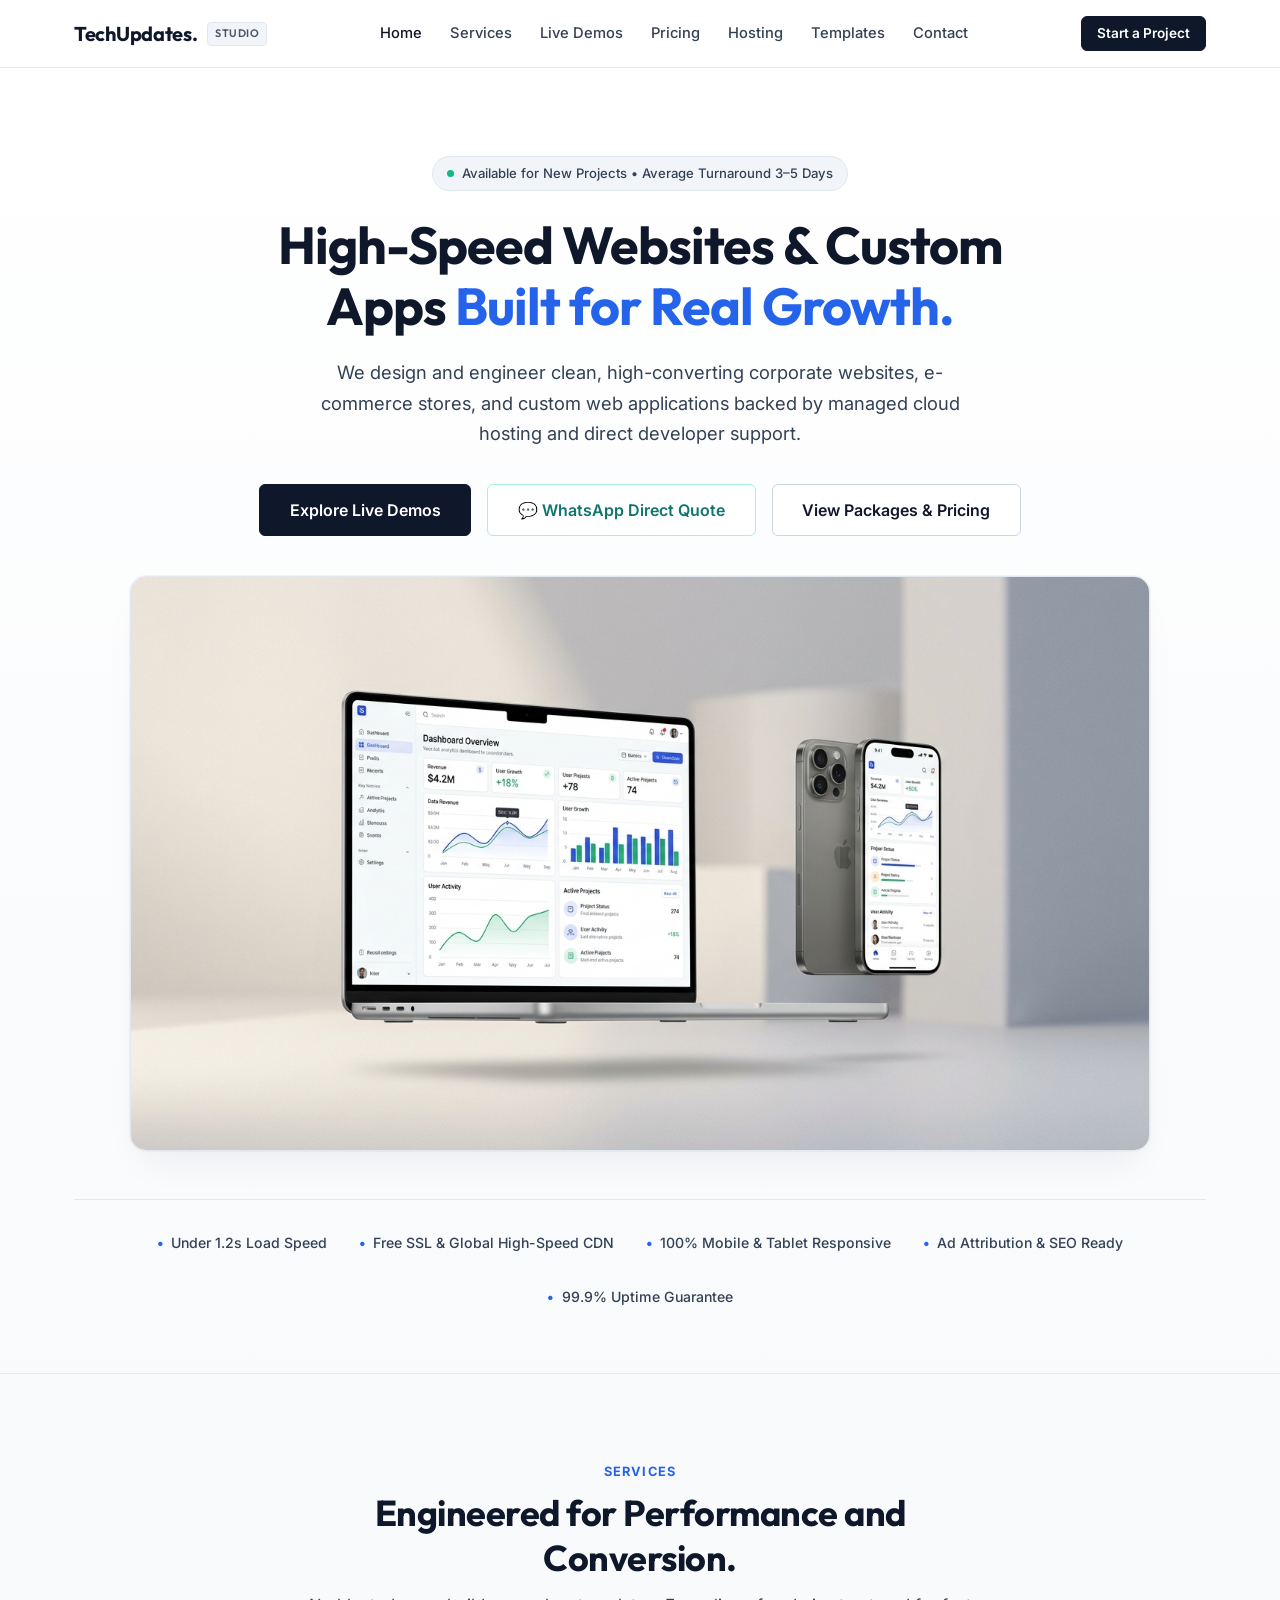
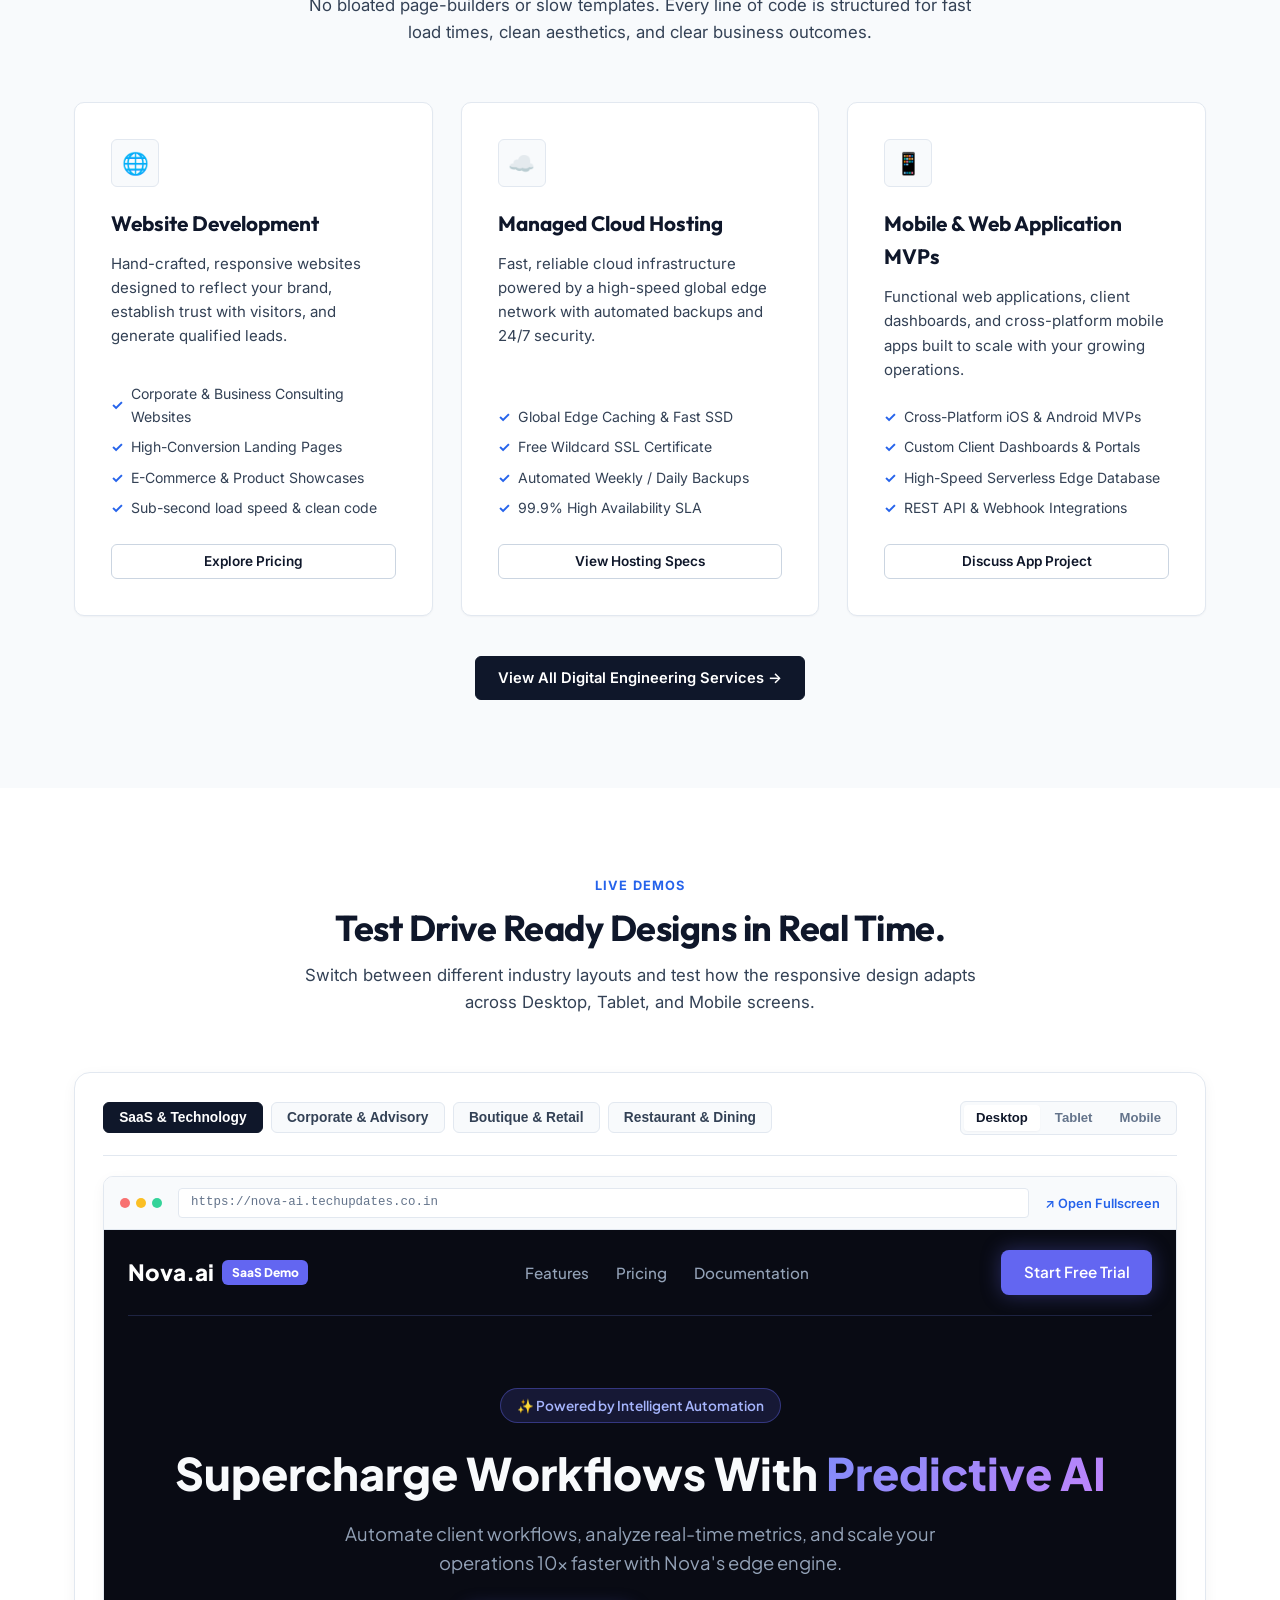
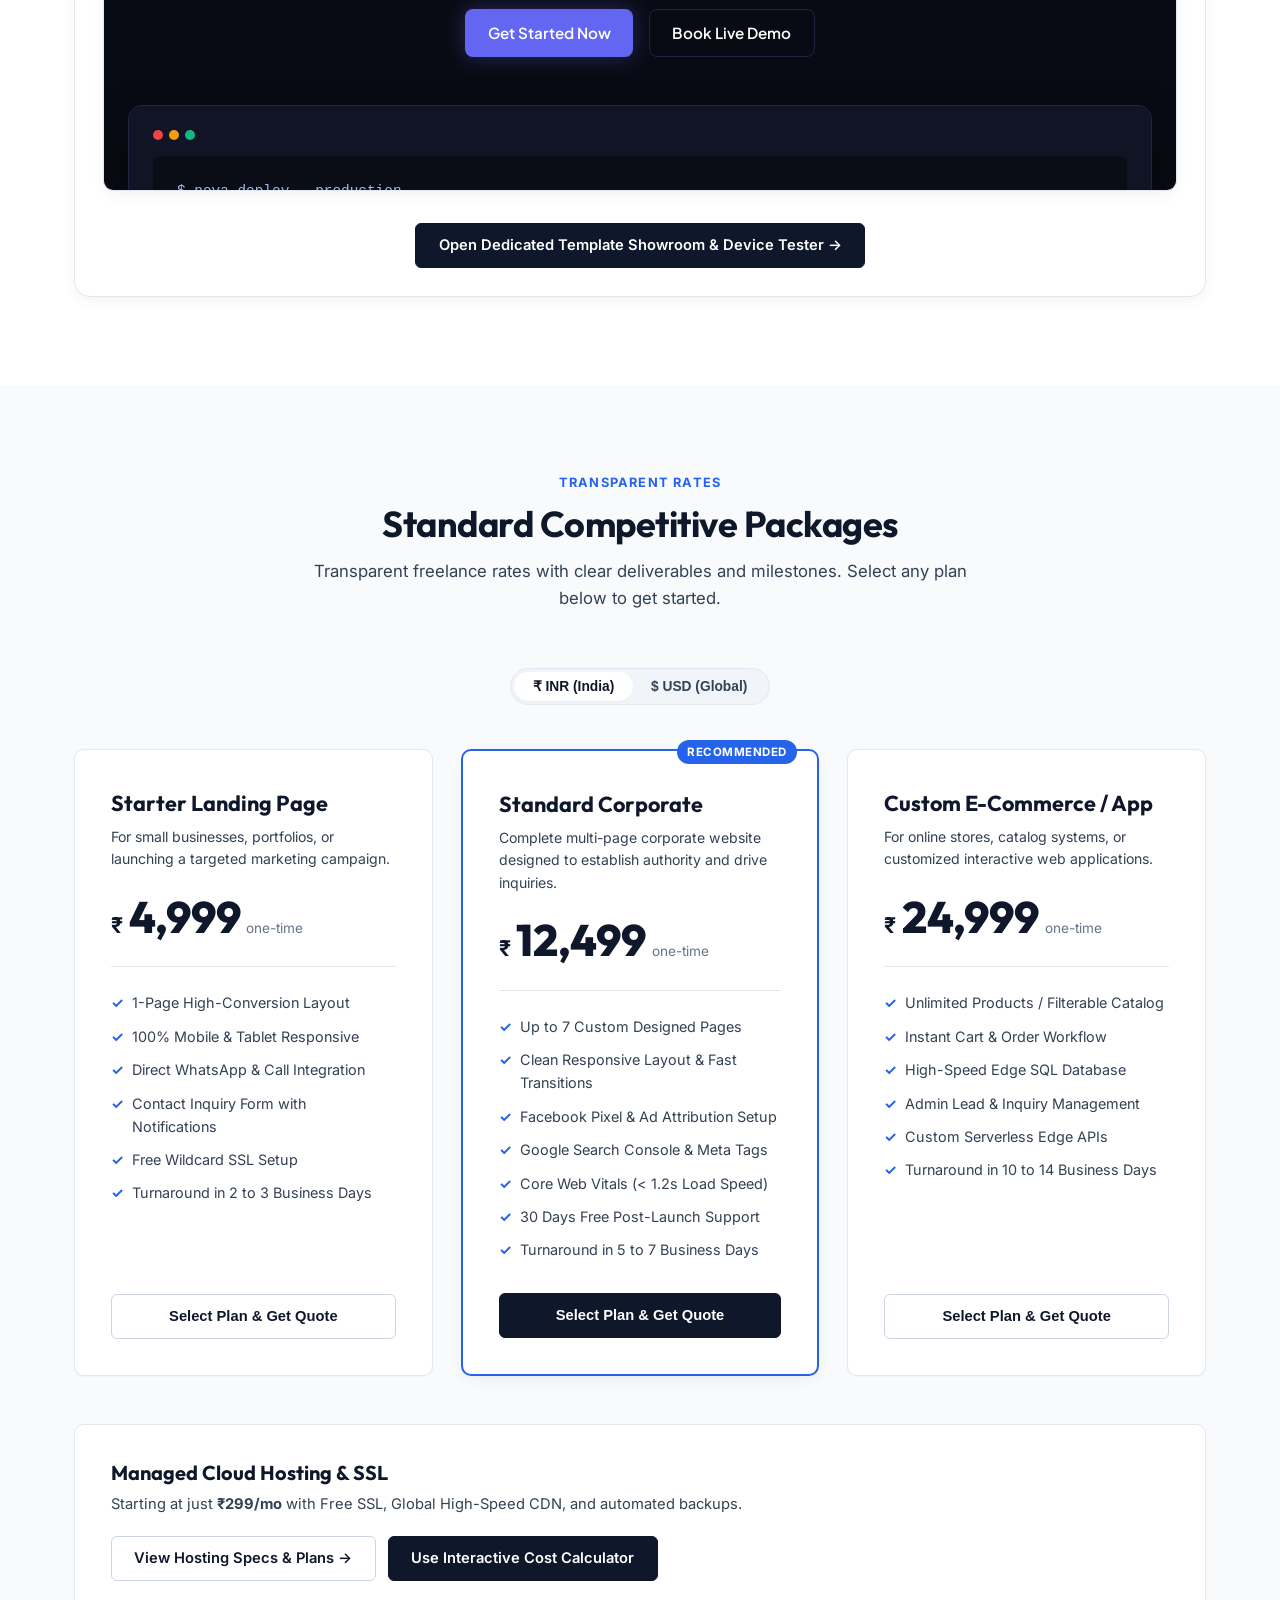
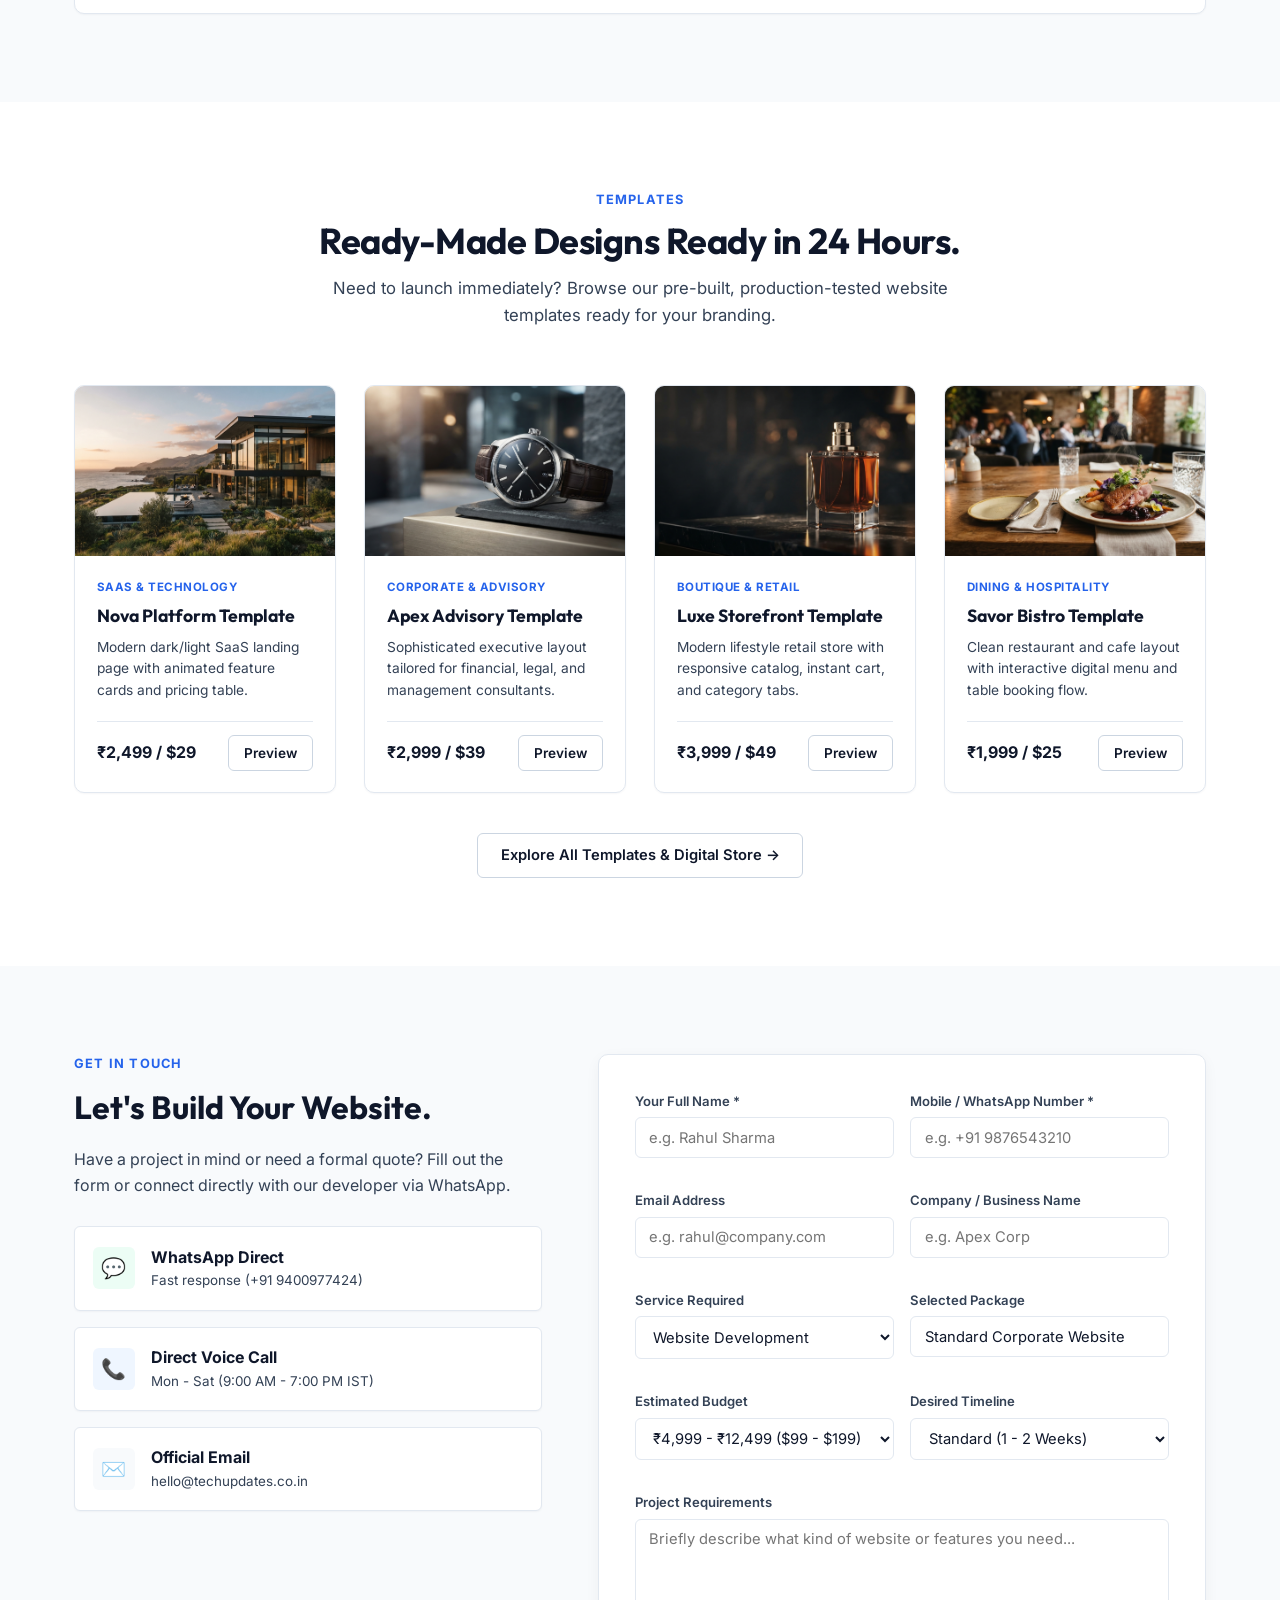
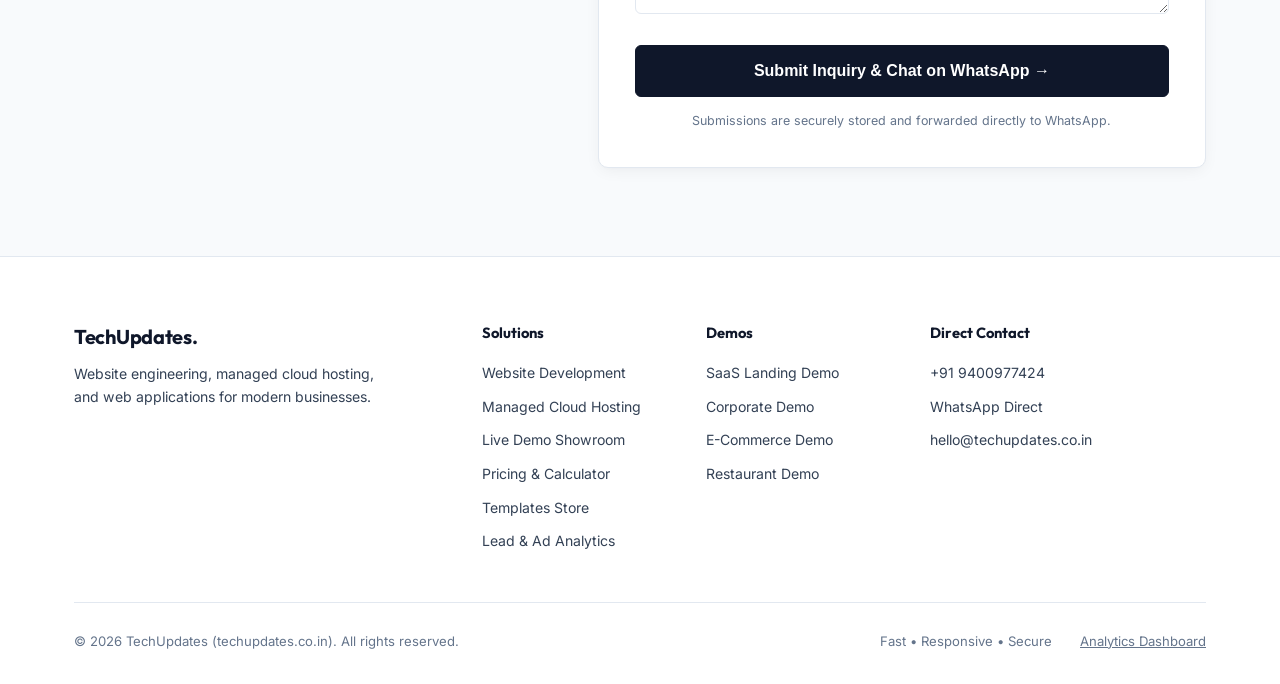
==== commit 4d77fe64: "Transform website to professional dynamic multi-page agency with eye-comfort design, interactive dem" ====
--- a/index.html
+++ b/index.html
@@ -3,183 +3,591 @@
 <head>
     <meta charset="UTF-8">
     <meta name="viewport" content="width=device-width, initial-scale=1.0">
-    <title>TechUpdates | AI Advertising & Digital Solutions</title>
-    <meta name="description" content="TechUpdates creates AI-powered advertisements, cinematic product videos, professional websites, applications and custom digital solutions for modern businesses.">
+    <title>TechUpdates | Website Development, Cloud Hosting & App Engineering</title>
+    <meta name="description" content="TechUpdates builds high-speed websites, custom mobile & web applications, and provides managed cloud hosting. Clean code, 100% mobile responsive, zero bloat.">
     
-    <meta property="og:title" content="TechUpdates | AI Advertising & Digital Solutions">
-    <meta property="og:description" content="Creative Ideas. Digital Experiences. Real Business Impact.">
+    <!-- Open Graph -->
+    <meta property="og:title" content="TechUpdates | Fast Website Development & Cloud Hosting">
+    <meta property="og:description" content="Turn visitors into clients with fast, responsive websites, custom apps, and managed cloud hosting.">
     <meta property="og:type" content="website">
+    <meta property="og:url" content="https://techupdates.co.in">
     
+    <!-- Fonts -->
     <link rel="preconnect" href="https://fonts.googleapis.com">
     <link rel="preconnect" href="https://fonts.gstatic.com" crossorigin>
-    <link href="https://fonts.googleapis.com/css2?family=Inter:wght@300;400;500&family=Outfit:wght@300;400;600;700&display=swap" rel="stylesheet">
+    <link href="https://fonts.googleapis.com/css2?family=Inter:wght@400;500;600;700&family=Outfit:wght@600;700;800&display=swap" rel="stylesheet">
     
-    <!-- STRICT ROOT STYLESHEET REFERENCE -->
+    <!-- Core Stylesheet -->
     <link rel="stylesheet" href="style.css">
+    
+    <!-- Ad & Campaign Tracking Engine -->
+    <script src="analytics.js"></script>
 </head>
 <body>
 
-    <nav class="navbar">
+    <!-- Minimal Eye-Comfort Top Loading Line -->
+    <div id="preloader">
+        <div class="preloader-bar"></div>
+    </div>
+
+    <!-- =========================================================
+         NAVIGATION
+         ========================================================= -->
+    <header class="navbar">
         <div class="nav-container">
-            <a href="index.html" class="brand-logo">TechUpdates.</a>
-            <div class="nav-links">
+            <a href="index.html" class="brand-logo">
+                <img src="logo.png" alt="TechUpdates" style="height: 28px; width: auto; object-fit: contain;" onerror="this.style.display='none'">
+                <span>TechUpdates.</span>
+                <span class="brand-badge">STUDIO</span>
+            </a>
+
+            <nav class="nav-links" id="navLinks">
+                <a href="index.html" class="active">Home</a>
                 <a href="services.html">Services</a>
-                <a href="ai-advertising.html">AI Advertising</a>
-                <a href="work.html">Work</a>
-                <a href="products.html">Products</a>
-                <a href="about.html">About</a>
-            </div>
-            <a href="contact.html" class="btn btn-primary">Start a Project</a>
+                <a href="templates.html">Live Demos</a>
+                <a href="pricing.html">Pricing</a>
+                <a href="hosting.html">Hosting</a>
+                <a href="store.html">Templates</a>
+                <a href="contact.html">Contact</a>
+            </nav>
+
+            <div class="nav-actions">
+                <a href="#contact" class="btn btn-primary btn-sm">Start a Project</a>
+                <button class="mobile-toggle" id="mobileToggle" aria-label="Toggle Navigation">☰</button>
+            </div>
+        </div>
+    </header>
+
+    <!-- =========================================================
+         HERO SECTION
+         ========================================================= -->
+    <section class="hero text-center">
+        <div class="container">
+            <div class="hero-pill">
+                <span class="dot"></span> Available for New Projects • Average Turnaround 3–5 Days
+            </div>
             
-            <button class="mobile-menu-btn" aria-label="Toggle Menu">
-                <span></span>
-                <span></span>
-            </button>
-        </div>
-    </nav>
-
-    <header class="hero">
-        <div class="hero-video-wrapper">
-            <video autoplay muted loop playsinline poster="assets/images/hero-poster.jpg" class="hero-bg-video"></video>
-            <div class="hero-overlay"></div>
-        </div>
-        
-        <div class="hero-content">
-            <span class="hero-label">Creative & Technology Agency</span>
-            <h1 class="hero-title">We Create Digital Experiences That Get Noticed.</h1>
-            <p class="hero-subtitle">AI-powered advertising, cinematic product content, and professional digital solutions for modern businesses.</p>
+            <h1 class="hero-title">
+                High-Speed Websites & Custom Apps <span class="accent-text">Built for Real Growth.</span>
+            </h1>
+            
+            <p class="hero-subtitle">
+                We design and engineer clean, high-converting corporate websites, e-commerce stores, and custom web applications backed by managed cloud hosting and direct developer support.
+            </p>
+
             <div class="hero-actions">
-                <a href="contact.html" class="btn btn-primary">Start a Project</a>
-                <a href="#work" class="btn btn-secondary">View Our Work</a>
-            </div>
-        </div>
-    </header>
-
-    <section class="value-prop section-padding">
-        <div class="container">
-            <h2 class="section-title">Creative Ideas. Digital Experiences.<br>Real Business Impact.</h2>
-            <p class="section-desc">We combine creative production and technology to help businesses build better brands, better content, and better digital experiences.</p>
-            
-            <div class="capabilities-grid">
-                <div class="capability-item">Advertising</div>
-                <div class="capability-item">Content</div>
-                <div class="capability-item">Web</div>
-                <div class="capability-item">Apps</div>
-                <div class="capability-item">Business Software</div>
+                <a href="templates.html" class="btn btn-primary btn-lg">Explore Live Demos</a>
+                <a href="https://wa.me/919400977424?text=Hi%20TechUpdates,%20I'm%20looking%20for%20a%20website%20development%20quote." target="_blank" rel="noopener" class="btn btn-whatsapp btn-lg">
+                    💬 WhatsApp Direct Quote
+                </a>
+                <a href="pricing.html" class="btn btn-secondary btn-lg">View Packages & Pricing</a>
+            </div>
+
+            <!-- Hero Showcase Banner Image -->
+            <div class="hero-banner-wrap">
+                <img src="assets/images/hero-banner.jpg" alt="Modern High-Speed Web & Mobile App Development Showcase" class="hero-banner-img">
+            </div>
+
+            <!-- Balanced, Symmetrical Metrics Strip -->
+            <div class="metrics-strip">
+                <div class="metric-item">
+                    <span class="metric-bullet">•</span>
+                    <span>Under 1.2s Load Speed</span>
+                </div>
+                <div class="metric-item">
+                    <span class="metric-bullet">•</span>
+                    <span>Free SSL & Global High-Speed CDN</span>
+                </div>
+                <div class="metric-item">
+                    <span class="metric-bullet">•</span>
+                    <span>100% Mobile & Tablet Responsive</span>
+                </div>
+                <div class="metric-item">
+                    <span class="metric-bullet">•</span>
+                    <span>Ad Attribution & SEO Ready</span>
+                </div>
+                <div class="metric-item">
+                    <span class="metric-bullet">•</span>
+                    <span>99.9% Uptime Guarantee</span>
+                </div>
             </div>
         </div>
     </section>
 
-    <section class="services-section section-padding bg-darker">
-        <div class="container">
-            <h2 class="section-title">Creative That Makes Your Brand Stand Out.</h2>
-            
-            <div style="margin: 3rem 0; width: 100%; border-radius: 12px; overflow: hidden; box-shadow: 0 20px 40px rgba(0,0,0,0.3); border: 1px solid rgba(255,255,255,0.05);">
-                <img src="assets/images/advertising-showcase.jpg" alt="Creative Advertising Showcase" style="width: 100%; height: auto; aspect-ratio: 16/9; max-height: 550px; object-fit: cover; display: block;">
-            </div>
-            
+    <!-- =========================================================
+         SERVICES
+         ========================================================= -->
+    <section id="services" class="section-padding bg-subtle">
+        <div class="container">
+            <div class="section-header">
+                <span class="section-tag">SERVICES</span>
+                <h2 class="section-title">Engineered for Performance and Conversion.</h2>
+                <p class="section-subtitle">No bloated page-builders or slow templates. Every line of code is structured for fast load times, clean aesthetics, and clear business outcomes.</p>
+            </div>
+
             <div class="services-grid">
+                <!-- Service 1 -->
                 <div class="service-card">
-                    <h3>AI Product Advertising</h3>
-                    <p>Turn ordinary product photography into cinematic commercial content.</p>
-                </div>
+                    <div class="service-icon-wrap">🌐</div>
+                    <h3>Website Development</h3>
+                    <p>Hand-crafted, responsive websites designed to reflect your brand, establish trust with visitors, and generate qualified leads.</p>
+                    <ul class="service-features">
+                        <li><span class="check-icon">✓</span> Corporate & Business Consulting Websites</li>
+                        <li><span class="check-icon">✓</span> High-Conversion Landing Pages</li>
+                        <li><span class="check-icon">✓</span> E-Commerce & Product Showcases</li>
+                        <li><span class="check-icon">✓</span> Sub-second load speed & clean code</li>
+                    </ul>
+                    <a href="pricing.html" class="btn btn-secondary btn-sm">Explore Pricing</a>
+                </div>
+
+                <!-- Service 2 -->
                 <div class="service-card">
-                    <h3>Social Media Reels</h3>
-                    <p>Short-form videos designed for Instagram, Facebook and digital campaigns.</p>
-                </div>
+                    <div class="service-icon-wrap">☁️</div>
+                    <h3>Managed Cloud Hosting</h3>
+                    <p>Fast, reliable cloud infrastructure powered by a high-speed global edge network with automated backups and 24/7 security.</p>
+                    <ul class="service-features">
+                        <li><span class="check-icon">✓</span> Global Edge Caching & Fast SSD</li>
+                        <li><span class="check-icon">✓</span> Free Wildcard SSL Certificate</li>
+                        <li><span class="check-icon">✓</span> Automated Weekly / Daily Backups</li>
+                        <li><span class="check-icon">✓</span> 99.9% High Availability SLA</li>
+                    </ul>
+                    <a href="hosting.html" class="btn btn-secondary btn-sm">View Hosting Specs</a>
+                </div>
+
+                <!-- Service 3 -->
                 <div class="service-card">
-                    <h3>Brand Films</h3>
-                    <p>Story-driven visual content for businesses and brands.</p>
-                </div>
-            </div>
-            
-            <div class="cta-container">
-                <a href="ai-advertising.html" class="btn btn-outline">Explore AI Advertising</a>
+                    <div class="service-icon-wrap">📱</div>
+                    <h3>Mobile & Web Application MVPs</h3>
+                    <p>Functional web applications, client dashboards, and cross-platform mobile apps built to scale with your growing operations.</p>
+                    <ul class="service-features">
+                        <li><span class="check-icon">✓</span> Cross-Platform iOS & Android MVPs</li>
+                        <li><span class="check-icon">✓</span> Custom Client Dashboards & Portals</li>
+                        <li><span class="check-icon">✓</span> High-Speed Serverless Edge Database</li>
+                        <li><span class="check-icon">✓</span> REST API & Webhook Integrations</li>
+                    </ul>
+                    <a href="contact.html?package=Custom+App+Development" class="btn btn-secondary btn-sm">Discuss App Project</a>
+                </div>
+            </div>
+
+            <div class="text-center" style="margin-top: 2.5rem;">
+                <a href="services.html" class="btn btn-primary">View All Digital Engineering Services →</a>
             </div>
         </div>
     </section>
 
-    <section id="work" class="work-section section-padding">
-        <div class="container">
-            <h2 class="section-title">Selected Work</h2>
-            <div class="portfolio-grid" id="portfolio-grid"></div>
+    <!-- =========================================================
+         LIVE TEMPLATE DEMO SHOWCASE
+         ========================================================= -->
+    <section id="demos" class="section-padding">
+        <div class="container">
+            <div class="section-header">
+                <span class="section-tag">LIVE DEMOS</span>
+                <h2 class="section-title">Test Drive Ready Designs in Real Time.</h2>
+                <p class="section-subtitle">Switch between different industry layouts and test how the responsive design adapts across Desktop, Tablet, and Mobile screens.</p>
+            </div>
+
+            <div class="demo-showcase">
+                <!-- Toolbar -->
+                <div class="demo-toolbar">
+                    <div class="template-tabs">
+                        <button class="tab-btn active" data-template="saas">SaaS & Technology</button>
+                        <button class="tab-btn" data-template="corporate">Corporate & Advisory</button>
+                        <button class="tab-btn" data-template="ecommerce">Boutique & Retail</button>
+                        <button class="tab-btn" data-template="restaurant">Restaurant & Dining</button>
+                    </div>
+
+                    <div class="device-switcher">
+                        <button class="device-btn active" data-device="desktop">Desktop</button>
+                        <button class="device-btn" data-device="tablet">Tablet</button>
+                        <button class="device-btn" data-device="mobile">Mobile</button>
+                    </div>
+                </div>
+
+                <!-- Browser Mockup Frame -->
+                <div class="browser-mockup" id="browserMockup">
+                    <div class="browser-header">
+                        <div class="browser-dots">
+                            <span class="browser-dot red"></span>
+                            <span class="browser-dot yellow"></span>
+                            <span class="browser-dot green"></span>
+                        </div>
+                        <div class="browser-url-bar" id="browserUrl">https://nova-ai.techupdates.co.in</div>
+                        <div class="browser-actions">
+                            <a href="demos/saas/index.html" target="_blank" id="externalDemoLink">↗ Open Fullscreen</a>
+                        </div>
+                    </div>
+                    <div class="demo-iframe-container">
+                        <iframe src="demos/saas/index.html" id="demoIframe" class="demo-iframe" title="Interactive Website Demo"></iframe>
+                    </div>
+                </div>
+
+                <div class="text-center" style="margin-top: 2rem;">
+                    <a href="templates.html" class="btn btn-primary">Open Dedicated Template Showroom & Device Tester →</a>
+                </div>
+            </div>
         </div>
     </section>
 
-    <section class="tech-section section-padding bg-darker">
-        <div class="container">
-            <h2 class="section-title">Technology Built Around Your Business.</h2>
-            <div class="services-grid">
-                <div class="service-card">
-                    <h3>Websites & Apps</h3>
-                    <p>Professional landing pages, custom web applications, and mobile experiences designed for real users.</p>
-                </div>
-                <div class="service-card">
-                    <h3>ERP & Business Software</h3>
-                    <p>Custom business management platforms to streamline your operations.</p>
-                </div>
-                <div class="service-card">
-                    <h3>E-Commerce</h3>
-                    <p>Scalable online stores and commerce platforms designed for high conversion.</p>
-                </div>
-            </div>
-            <div class="cta-container">
-                <a href="contact.html" class="btn btn-outline">Build My Solution</a>
+    <!-- =========================================================
+         PRICING SECTION
+         ========================================================= -->
+    <section id="pricing" class="section-padding bg-subtle">
+        <div class="container">
+            <div class="section-header">
+                <span class="section-tag">TRANSPARENT RATES</span>
+                <h2 class="section-title">Standard Competitive Packages</h2>
+                <p class="section-subtitle">Transparent freelance rates with clear deliverables and milestones. Select any plan below to get started.</p>
+            </div>
+
+            <!-- Currency Toggle -->
+            <div class="pricing-controls">
+                <div class="currency-toggle">
+                    <button class="currency-btn active" data-currency="INR">₹ INR (India)</button>
+                    <button class="currency-btn" data-currency="USD">$ USD (Global)</button>
+                </div>
+            </div>
+
+            <!-- Pricing Grid -->
+            <div class="pricing-grid">
+                <!-- Package 1 -->
+                <div class="pricing-card">
+                    <h3 class="plan-name">Starter Landing Page</h3>
+                    <p class="plan-desc">For small businesses, portfolios, or launching a targeted marketing campaign.</p>
+                    <div class="plan-price-wrap" data-price-inr="4,999" data-price-usd="99">
+                        <span class="price-currency">₹</span>
+                        <span class="price-amount">4,999</span>
+                        <span class="price-period">one-time</span>
+                    </div>
+                    <ul class="plan-specs">
+                        <li><span class="check">✓</span> 1-Page High-Conversion Layout</li>
+                        <li><span class="check">✓</span> 100% Mobile & Tablet Responsive</li>
+                        <li><span class="check">✓</span> Direct WhatsApp & Call Integration</li>
+                        <li><span class="check">✓</span> Contact Inquiry Form with Notifications</li>
+                        <li><span class="check">✓</span> Free Wildcard SSL Setup</li>
+                        <li><span class="check">✓</span> Turnaround in 2 to 3 Business Days</li>
+                    </ul>
+                    <button class="btn btn-secondary select-package-btn" data-package="Starter Landing Page" data-service="Website Development">
+                        Select Plan & Get Quote
+                    </button>
+                </div>
+
+                <!-- Package 2 (Most Popular) -->
+                <div class="pricing-card featured">
+                    <span class="popular-badge">RECOMMENDED</span>
+                    <h3 class="plan-name">Standard Corporate</h3>
+                    <p class="plan-desc">Complete multi-page corporate website designed to establish authority and drive inquiries.</p>
+                    <div class="plan-price-wrap" data-price-inr="12,499" data-price-usd="199">
+                        <span class="price-currency">₹</span>
+                        <span class="price-amount">12,499</span>
+                        <span class="price-period">one-time</span>
+                    </div>
+                    <ul class="plan-specs">
+                        <li><span class="check">✓</span> Up to 7 Custom Designed Pages</li>
+                        <li><span class="check">✓</span> Clean Responsive Layout & Fast Transitions</li>
+                        <li><span class="check">✓</span> Facebook Pixel & Ad Attribution Setup</li>
+                        <li><span class="check">✓</span> Google Search Console & Meta Tags</li>
+                        <li><span class="check">✓</span> Core Web Vitals (< 1.2s Load Speed)</li>
+                        <li><span class="check">✓</span> 30 Days Free Post-Launch Support</li>
+                        <li><span class="check">✓</span> Turnaround in 5 to 7 Business Days</li>
+                    </ul>
+                    <button class="btn btn-primary select-package-btn" data-package="Standard Corporate Website" data-service="Website Development">
+                        Select Plan & Get Quote
+                    </button>
+                </div>
+
+                <!-- Package 3 -->
+                <div class="pricing-card">
+                    <h3 class="plan-name">Custom E-Commerce / App</h3>
+                    <p class="plan-desc">For online stores, catalog systems, or customized interactive web applications.</p>
+                    <div class="plan-price-wrap" data-price-inr="24,999" data-price-usd="399">
+                        <span class="price-currency">₹</span>
+                        <span class="price-amount">24,999</span>
+                        <span class="price-period">one-time</span>
+                    </div>
+                    <ul class="plan-specs">
+                        <li><span class="check">✓</span> Unlimited Products / Filterable Catalog</li>
+                        <li><span class="check">✓</span> Instant Cart & Order Workflow</li>
+                        <li><span class="check">✓</span> High-Speed Edge SQL Database</li>
+                        <li><span class="check">✓</span> Admin Lead & Inquiry Management</li>
+                        <li><span class="check">✓</span> Custom Serverless Edge APIs</li>
+                        <li><span class="check">✓</span> Turnaround in 10 to 14 Business Days</li>
+                    </ul>
+                    <button class="btn btn-secondary select-package-btn" data-package="Custom E-Commerce / App" data-service="Custom E-Commerce / Web App">
+                        Select Plan & Get Quote
+                    </button>
+                </div>
+            </div>
+
+            <!-- Managed Hosting Banner -->
+            <div id="hosting" class="hosting-banner">
+                <div class="hosting-info">
+                    <h4>Managed Cloud Hosting & SSL</h4>
+                    <p>Starting at just <strong data-price-inr="₹299/mo" data-price-usd="$5/mo">₹299/mo</strong> with Free SSL, Global High-Speed CDN, and automated backups.</p>
+                </div>
+                <div style="display: flex; gap: 0.75rem; flex-wrap: wrap;">
+                    <a href="hosting.html" class="btn btn-secondary">
+                        View Hosting Specs & Plans →
+                    </a>
+                    <a href="pricing.html" class="btn btn-primary">
+                        Use Interactive Cost Calculator
+                    </a>
+                </div>
             </div>
         </div>
     </section>
 
-    <section class="products-section section-padding">
-        <div class="container">
-            <div class="product-showcase">
-                <div class="product-info">
-                    <span class="eyebrow">Our Products</span>
-                    <h2 class="section-title">Skolar.</h2>
-                    <p>An advanced education technology and management solution developed entirely by TechUpdates. Designed to streamline institutional operations and enhance learning experiences.</p>
-                    <a href="products.html" class="btn btn-secondary mt-4">Discover Skolar</a>
-                </div>
-                <div class="product-visual">
-                    <div class="visual-placeholder">
-                        <span>AI VISUAL: skolar-platform.jpg</span>
-                    </div>
-                </div>
+    <!-- =========================================================
+         READY-TO-DEPLOY TEMPLATES (FUTURE STORE)
+         ========================================================= -->
+    <section class="section-padding">
+        <div class="container">
+            <div class="section-header">
+                <span class="section-tag">TEMPLATES</span>
+                <h2 class="section-title">Ready-Made Designs Ready in 24 Hours.</h2>
+                <p class="section-subtitle">Need to launch immediately? Browse our pre-built, production-tested website templates ready for your branding.</p>
+            </div>
+
+            <div class="store-grid">
+                <div class="store-card">
+                    <img src="assets/portfolio/luxury-real-estate.jpg" alt="Nova SaaS Template" class="store-card-img">
+                    <div class="store-card-body">
+                        <span class="store-category">SaaS & Technology</span>
+                        <h4>Nova Platform Template</h4>
+                        <p>Modern dark/light SaaS landing page with animated feature cards and pricing table.</p>
+                        <div class="store-footer">
+                            <span class="store-price" data-price-inr="₹2,499" data-price-usd="$29">₹2,499 / $29</span>
+                            <a href="demos/saas/index.html" target="_blank" class="btn btn-secondary btn-sm">Preview</a>
+                        </div>
+                    </div>
+                </div>
+
+                <div class="store-card">
+                    <img src="assets/portfolio/watch-commercial.jpg" alt="Apex Corporate Template" class="store-card-img">
+                    <div class="store-card-body">
+                        <span class="store-category">Corporate & Advisory</span>
+                        <h4>Apex Advisory Template</h4>
+                        <p>Sophisticated executive layout tailored for financial, legal, and management consultants.</p>
+                        <div class="store-footer">
+                            <span class="store-price" data-price-inr="₹2,999" data-price-usd="$39">₹2,999 / $39</span>
+                            <a href="demos/corporate/index.html" target="_blank" class="btn btn-secondary btn-sm">Preview</a>
+                        </div>
+                    </div>
+                </div>
+
+                <div class="store-card">
+                    <img src="assets/portfolio/perfume-commercial.jpg" alt="Luxe E-Commerce Template" class="store-card-img">
+                    <div class="store-card-body">
+                        <span class="store-category">Boutique & Retail</span>
+                        <h4>Luxe Storefront Template</h4>
+                        <p>Modern lifestyle retail store with responsive catalog, instant cart, and category tabs.</p>
+                        <div class="store-footer">
+                            <span class="store-price" data-price-inr="₹3,999" data-price-usd="$49">₹3,999 / $49</span>
+                            <a href="demos/ecommerce/index.html" target="_blank" class="btn btn-secondary btn-sm">Preview</a>
+                        </div>
+                    </div>
+                </div>
+
+                <div class="store-card">
+                    <img src="assets/portfolio/restaurant-food-commercial.jpg" alt="Savor Dining Template" class="store-card-img">
+                    <div class="store-card-body">
+                        <span class="store-category">Dining & Hospitality</span>
+                        <h4>Savor Bistro Template</h4>
+                        <p>Clean restaurant and cafe layout with interactive digital menu and table booking flow.</p>
+                        <div class="store-footer">
+                            <span class="store-price" data-price-inr="₹1,999" data-price-usd="$25">₹1,999 / $25</span>
+                            <a href="demos/restaurant/index.html" target="_blank" class="btn btn-secondary btn-sm">Preview</a>
+                        </div>
+                    </div>
+                </div>
+            </div>
+
+            <div class="text-center" style="margin-top: 2.5rem;">
+                <a href="store.html" class="btn btn-secondary">Explore All Templates & Digital Store →</a>
             </div>
         </div>
     </section>
 
-    <section class="final-cta section-padding">
-        <div class="container text-center">
-            <h2 class="section-title">Let's Build Something Worth Talking About.</h2>
-            <a href="contact.html" class="btn btn-primary btn-large">Start a Project</a>
+    <!-- =========================================================
+         INQUIRY FORM & DIRECT CONTACT
+         ========================================================= -->
+    <section id="contact" class="section-padding bg-subtle">
+        <div class="container">
+            <div class="contact-wrapper">
+                <!-- Left: Direct Options -->
+                <div class="contact-info">
+                    <span class="section-tag">GET IN TOUCH</span>
+                    <h3>Let's Build Your Website.</h3>
+                    <p>
+                        Have a project in mind or need a formal quote? Fill out the form or connect directly with our developer via WhatsApp.
+                    </p>
+
+                    <div class="contact-direct-cards">
+                        <a href="https://wa.me/919400977424?text=Hi%20TechUpdates,%20I'm%20interested%20in%20building%20a%20website." target="_blank" rel="noopener" class="direct-card">
+                            <div class="direct-icon icon-whatsapp">💬</div>
+                            <div>
+                                <strong>WhatsApp Direct</strong>
+                                <div style="color: var(--text-secondary); font-size: 0.84rem;">Fast response (+91 9400977424)</div>
+                            </div>
+                        </a>
+
+                        <a href="tel:+919400977424" class="direct-card">
+                            <div class="direct-icon icon-phone">📞</div>
+                            <div>
+                                <strong>Direct Voice Call</strong>
+                                <div style="color: var(--text-secondary); font-size: 0.84rem;">Mon - Sat (9:00 AM - 7:00 PM IST)</div>
+                            </div>
+                        </a>
+
+                        <a href="mailto:hello@techupdates.co.in" class="direct-card">
+                            <div class="direct-icon icon-email">✉️</div>
+                            <div>
+                                <strong>Official Email</strong>
+                                <div style="color: var(--text-secondary); font-size: 0.84rem;">hello@techupdates.co.in</div>
+                            </div>
+                        </a>
+                    </div>
+                </div>
+
+                <!-- Right: Clean Form -->
+                <div class="form-box">
+                    <form id="inquiryForm">
+                        <div class="form-row">
+                            <div class="form-group">
+                                <label for="fullName">Your Full Name *</label>
+                                <input type="text" id="fullName" class="form-control" placeholder="e.g. Rahul Sharma" required>
+                            </div>
+                            <div class="form-group">
+                                <label for="phone">Mobile / WhatsApp Number *</label>
+                                <input type="tel" id="phone" class="form-control" placeholder="e.g. +91 9876543210" required>
+                            </div>
+                        </div>
+
+                        <div class="form-row">
+                            <div class="form-group">
+                                <label for="email">Email Address</label>
+                                <input type="email" id="email" class="form-control" placeholder="e.g. rahul@company.com">
+                            </div>
+                            <div class="form-group">
+                                <label for="company">Company / Business Name</label>
+                                <input type="text" id="company" class="form-control" placeholder="e.g. Apex Corp">
+                            </div>
+                        </div>
+
+                        <div class="form-row">
+                            <div class="form-group">
+                                <label for="serviceNeeded">Service Required</label>
+                                <select id="serviceNeeded" class="form-control">
+                                    <option value="Website Development" selected>Website Development</option>
+                                    <option value="Managed Cloud Hosting">Managed Cloud Hosting</option>
+                                    <option value="Mobile / Web App Development">Mobile / Web App Development</option>
+                                    <option value="Custom E-Commerce Store">Custom E-Commerce Store</option>
+                                    <option value="Website Redesign & Speed Optimization">Website Redesign & Speed Optimization</option>
+                                </select>
+                            </div>
+                            <div class="form-group">
+                                <label for="packageSelected">Selected Package</label>
+                                <input type="text" id="packageSelected" class="form-control" value="Standard Corporate Website">
+                            </div>
+                        </div>
+
+                        <div class="form-row">
+                            <div class="form-group">
+                                <label for="budget">Estimated Budget</label>
+                                <select id="budget" class="form-control">
+                                    <option value="₹4,999 - ₹12,499 ($99 - $199)">₹4,999 - ₹12,499 ($99 - $199)</option>
+                                    <option value="₹12,499 - ₹24,999 ($199 - $399)">₹12,499 - ₹24,999 ($199 - $399)</option>
+                                    <option value="₹25,000 - ₹50,000+ ($400 - $700+)">₹25,000 - ₹50,000+ ($400 - $700+)</option>
+                                    <option value="Flexible / Based on Scope">Flexible / Based on Scope</option>
+                                </select>
+                            </div>
+                            <div class="form-group">
+                                <label for="timeline">Desired Timeline</label>
+                                <select id="timeline" class="form-control">
+                                    <option value="Immediate (2 - 3 Days)">Immediate (2 - 3 Days)</option>
+                                    <option value="Standard (1 - 2 Weeks)" selected>Standard (1 - 2 Weeks)</option>
+                                    <option value="Within 1 Month">Within 1 Month</option>
+                                </select>
+                            </div>
+                        </div>
+
+                        <div class="form-group">
+                            <label for="projectDetails">Project Requirements</label>
+                            <textarea id="projectDetails" class="form-control" placeholder="Briefly describe what kind of website or features you need..."></textarea>
+                        </div>
+
+                        <button type="submit" class="btn btn-primary btn-lg form-submit-btn">
+                            Submit Inquiry & Chat on WhatsApp →
+                        </button>
+
+                        <p class="form-note">
+                            Submissions are securely stored and forwarded directly to WhatsApp.
+                        </p>
+                    </form>
+                </div>
+            </div>
         </div>
     </section>
 
+    <!-- =========================================================
+         FOOTER
+         ========================================================= -->
     <footer class="site-footer">
-        <div class="container footer-grid">
-            <div class="footer-brand">
-                <h3>TechUpdates.</h3>
-                <p>Creative production and digital technology for modern businesses.</p>
-            </div>
-            <div class="footer-links">
-                <h4>Company</h4>
-                <a href="about.html">About Us</a>
-                <a href="work.html">Our Work</a>
-                <a href="products.html">Skolar</a>
-            </div>
-            <div class="footer-contact">
-                <h4>Contact</h4>
-                <a href="mailto:hello@techupdates.co.in">hello@techupdates.co.in</a>
-                <a href="https://wa.me/YOURNUMBER?text=Hi%20TechUpdates,%20I'm%20interested%20in%20starting%20a%20project.">WhatsApp Us</a> 
-            </div>
-        </div>
-        <div class="container footer-bottom">
-            <p>&copy; 2026 TechUpdates. All rights reserved.</p>
-            <div class="legal-links">
-                <a href="#">Privacy Policy</a>
+        <div class="container">
+            <div class="footer-grid">
+                <div class="footer-brand">
+                    <a href="index.html" class="brand-logo">
+                        <img src="logo.png" alt="TechUpdates" style="height: 24px; width: auto; object-fit: contain;" onerror="this.style.display='none'">
+                        <span>TechUpdates.</span>
+                    </a>
+                    <p>Website engineering, managed cloud hosting, and web applications for modern businesses.</p>
+                </div>
+
+                <div class="footer-col">
+                    <h4>Solutions</h4>
+                    <ul>
+                        <li><a href="services.html">Website Development</a></li>
+                        <li><a href="hosting.html">Managed Cloud Hosting</a></li>
+                        <li><a href="templates.html">Live Demo Showroom</a></li>
+                        <li><a href="pricing.html">Pricing & Calculator</a></li>
+                        <li><a href="store.html">Templates Store</a></li>
+                        <li><a href="dashboard.html">Lead & Ad Analytics</a></li>
+                    </ul>
+                </div>
+
+                <div class="footer-col">
+                    <h4>Demos</h4>
+                    <ul>
+                        <li><a href="demos/saas/index.html" target="_blank">SaaS Landing Demo</a></li>
+                        <li><a href="demos/corporate/index.html" target="_blank">Corporate Demo</a></li>
+                        <li><a href="demos/ecommerce/index.html" target="_blank">E-Commerce Demo</a></li>
+                        <li><a href="demos/restaurant/index.html" target="_blank">Restaurant Demo</a></li>
+                    </ul>
+                </div>
+
+                <div class="footer-col">
+                    <h4>Direct Contact</h4>
+                    <ul>
+                        <li><a href="tel:+919400977424">+91 9400977424</a></li>
+                        <li><a href="https://wa.me/919400977424" target="_blank">WhatsApp Direct</a></li>
+                        <li><a href="mailto:hello@techupdates.co.in">hello@techupdates.co.in</a></li>
+                    </ul>
+                </div>
+            </div>
+
+            <div class="footer-bottom">
+                <p>&copy; 2026 TechUpdates (techupdates.co.in). All rights reserved.</p>
+                <div>
+                    <span>Fast • Responsive • Secure</span>
+                    <a href="dashboard.html" style="color: var(--text-muted); margin-left: 1.5rem; text-decoration: underline;">Analytics Dashboard</a>
+                </div>
             </div>
         </div>
     </footer>
 
+    <!-- Toast Notification -->
+    <div id="toast"></div>
+
+    <!-- Master Controller Script -->
     <script src="main.js"></script>
 </body>
-</html>
+</html>
--- a/style.css
+++ b/style.css
@@ -1,1489 +1,1156 @@
 /* =========================================================
-   TECHUPDATES — MASTER STYLESHEET
-   Shared site system + AI Advertising page
-   ========================================================= */
-
-/* =========================================================
-   1. DESIGN TOKENS
+   TECHUPDATES — MODERN DIGITAL ENGINEERING STUDIO
+   Professional, Human-Crafted, Eye-Comfort Light Architecture
    ========================================================= */
 
 :root {
-    --bg-primary: #050505;
-    --bg-secondary: #101010;
-    --bg-darker: #080808;
-    --text-primary: #f5f5f5;
-    --text-secondary: #a1a1aa;
-    --accent: #ffffff;
-    --border-color: rgba(255,255,255,.10);
-
-    --font-display: "Outfit", sans-serif;
-    --font-body: "Inter", sans-serif;
-
-    --space-xs: .5rem;
-    --space-sm: 1rem;
-    --space-md: 1.5rem;
-    --space-lg: 2.5rem;
-    --space-xl: 5rem;
-
-    --container: 1280px;
-}
-
-/* =========================================================
-   2. RESET / GLOBAL
-   ========================================================= */
-
-*,
-*::before,
-*::after {
+    --bg-page: #ffffff;
+    --bg-subtle: #f8fafc;
+    --bg-card: #ffffff;
+    --bg-muted: #f1f5f9;
+    
+    --text-primary: #0f172a;       /* Slate 900 */
+    --text-secondary: #334155;     /* Slate 700 */
+    --text-muted: #64748b;         /* Slate 500 */
+    
+    --border-light: #e2e8f0;       /* Slate 200 */
+    --border-hover: #cbd5e1;       /* Slate 300 */
+    --border-focus: #2563eb;
+    
+    --primary: #0f172a;            /* Executive Obsidian */
+    --primary-hover: #1e293b;
+    --brand-blue: #2563eb;         /* Crisp Royal Blue */
+    --brand-blue-hover: #1d4ed8;
+    --brand-blue-subtle: #eff6ff;
+    
+    --whatsapp-color: #0f766e;
+    --whatsapp-hover: #115e59;
+    
+    --font-heading: 'Outfit', -apple-system, BlinkMacSystemFont, "Segoe UI", Roboto, sans-serif;
+    --font-body: 'Inter', -apple-system, BlinkMacSystemFont, "Segoe UI", Roboto, sans-serif;
+    
+    --radius-sm: 6px;
+    --radius-md: 10px;
+    --radius-lg: 16px;
+    
+    --shadow-sm: 0 1px 2px rgba(15, 23, 42, 0.04);
+    --shadow-md: 0 4px 16px -2px rgba(15, 23, 42, 0.06), 0 2px 4px -2px rgba(15, 23, 42, 0.02);
+    --shadow-lg: 0 16px 32px -6px rgba(15, 23, 42, 0.08), 0 4px 8px -2px rgba(15, 23, 42, 0.03);
+    
+    --container: 1180px;
+}
+
+/* =========================================================
+   RESET & BASE STYLES
+   ========================================================= */
+*, *::before, *::after {
     box-sizing: border-box;
-}
-
-html {
-    width: 100%;
-    max-width: 100%;
-    overflow-x: hidden;
-    scroll-behavior: smooth;
-}
-
-body {
-    width: 100%;
-    max-width: 100%;
     margin: 0;
     padding: 0;
-    background: var(--bg-primary);
+}
+
+html {
+    scroll-behavior: smooth;
+    font-size: 16px;
+    background-color: var(--bg-page);
+}
+
+body {
+    background-color: var(--bg-page);
     color: var(--text-primary);
     font-family: var(--font-body);
-    font-size: 16px;
     line-height: 1.6;
     -webkit-font-smoothing: antialiased;
     text-rendering: optimizeLegibility;
     overflow-x: hidden;
 }
 
-img,
-video {
-    max-width: 100%;
-}
-
-img {
-    display: block;
-}
-
-a {
-    color: inherit;
-    text-decoration: none;
-}
-
-button,
-input,
-textarea,
-select {
-    font: inherit;
-}
-
-h1,
-h2,
-h3,
-h4,
-h5,
-h6,
-p {
-    margin-top: 0;
-}
-
-h1,
-h2,
-h3,
-.brand-logo {
-    font-family: var(--font-display);
-    font-weight: 600;
-    line-height: 1.1;
-}
-
+/* =========================================================
+   CLEAN MINIMAL PRELOADER (Eye-Comfort, Top-Line Progress)
+   ========================================================= */
+#preloader {
+    position: fixed;
+    top: 0;
+    left: 0;
+    width: 100%;
+    height: 3px;
+    background: transparent;
+    z-index: 10000;
+    pointer-events: none;
+    transition: opacity 0.4s ease, visibility 0.4s ease;
+}
+
+#preloader .preloader-bar {
+    width: 0%;
+    height: 100%;
+    background: var(--brand-blue);
+    box-shadow: 0 0 8px rgba(37, 99, 235, 0.4);
+    animation: preloader-advance 0.8s cubic-bezier(0.1, 0.5, 0.1, 1) forwards;
+}
+
+#preloader.loaded {
+    opacity: 0;
+    visibility: hidden;
+}
+
+@keyframes preloader-advance {
+    0% { width: 0%; }
+    40% { width: 65%; }
+    80% { width: 85%; }
+    100% { width: 100%; }
+}
+
+/* =========================================================
+   CONTAINER & SECTION SYSTEM
+   ========================================================= */
 .container {
-    width: min(var(--container), calc(100% - 80px));
     max-width: var(--container);
-    margin-inline: auto;
+    margin: 0 auto;
+    padding: 0 1.5rem;
 }
 
 .section-padding {
-    padding-block: 110px;
-}
-
-.bg-darker {
-    background: var(--bg-darker);
-}
-
-.text-center {
-    text-align: center;
-}
-
-.mt-4 {
-    margin-top: 1.5rem !important;
-}
-
-/* =========================================================
-   3. BUTTONS
-   ========================================================= */
-
-.btn {
-    display: inline-flex;
-    align-items: center;
-    justify-content: center;
-    min-height: 46px;
-    padding: 0 24px;
-    border: 1px solid transparent;
-    border-radius: 3px;
-    font-family: var(--font-body);
-    font-size: .88rem;
-    font-weight: 500;
-    letter-spacing: .01em;
-    cursor: pointer;
-    transition:
-        transform .25s ease,
-        background .25s ease,
-        border-color .25s ease,
-        color .25s ease;
-}
-
-.btn:hover {
-    transform: translateY(-2px);
-}
-
-.btn-primary {
-    background: #fff;
-    color: #050505;
-}
-
-.btn-primary:hover {
-    background: #ededed;
-}
-
-.btn-secondary {
-    background: transparent;
-    color: #fff;
-    border-color: rgba(255,255,255,.20);
-}
-
-.btn-secondary:hover {
-    background: rgba(255,255,255,.05);
-    border-color: rgba(255,255,255,.45);
-}
-
-.btn-outline {
-    background: transparent;
-    color: #fff;
-    border-color: rgba(255,255,255,.22);
-}
-
-.btn-outline:hover {
-    background: #fff;
-    color: #050505;
-}
-
-.btn-large {
-    min-height: 54px;
-    padding-inline: 30px;
-}
-
-/* =========================================================
-   4. NAVIGATION — HOME / SHARED PAGES
-   ========================================================= */
-
+    padding: 5.5rem 0;
+}
+
+.bg-subtle {
+    background-color: var(--bg-subtle);
+}
+
+.text-center { text-align: center; }
+
+/* =========================================================
+   NAVBAR
+   ========================================================= */
 .navbar {
-    position: relative;
-    z-index: 1000;
-    width: 100%;
-    min-height: 78px;
-    background: rgba(5,5,5,.96);
-    border-bottom: 1px solid rgba(255,255,255,.08);
-}
-
-.nav-container {
-    width: min(var(--container), calc(100% - 80px));
-    max-width: var(--container);
-    min-height: 78px;
-    margin-inline: auto;
-
-    display: flex;
-    align-items: center;
-    gap: 34px;
-}
-
-.brand-logo {
-    flex: 0 0 auto;
-    color: #fff;
-    font-size: 1.2rem;
-    font-weight: 700;
-    letter-spacing: -.035em;
-}
-
-.nav-links {
-    margin-left: auto;
-    display: flex;
-    align-items: center;
-    gap: 30px;
-}
-
-.nav-links a {
-    color: rgba(255,255,255,.62);
-    font-size: .88rem;
-    font-weight: 500;
-    transition: color .2s ease;
-}
-
-.nav-links a:hover,
-.nav-links a.active {
-    color: #fff;
-}
-
-.nav-container > .btn {
-    flex: 0 0 auto;
-}
-
-.mobile-menu-btn {
-    display: none;
-    width: 42px;
-    height: 42px;
-    padding: 10px;
-    border: 0;
-    background: transparent;
-    cursor: pointer;
-}
-
-.mobile-menu-btn span {
-    display: block;
-    width: 22px;
-    height: 1px;
-    margin: 6px auto;
-    background: #fff;
-}
-
-/* =========================================================
-   5. HOME HERO
-   ========================================================= */
-
-.hero {
-    position: relative;
-    min-height: calc(100vh - 78px);
-    width: 100%;
-    overflow: hidden;
-    display: flex;
-    align-items: center;
-}
-
-.hero-video-wrapper {
-    position: absolute;
-    inset: 0;
-    z-index: 0;
-    overflow: hidden;
-    background: #090909;
-}
-
-.hero-bg-video {
-    position: absolute;
-    inset: 0;
-    width: 100%;
-    height: 100%;
-    object-fit: cover;
-    object-position: center;
-}
-
-/*
-   The current index page uses the poster image while the actual
-   video source is commented out. This guarantees the poster fills
-   the hero correctly.
-*/
-.hero-bg-video[poster] {
-    background-image: none;
-}
-
-.hero-overlay {
-    position: absolute;
-    inset: 0;
-    z-index: 1;
-    background:
-        linear-gradient(90deg,
-            rgba(0,0,0,.76) 0%,
-            rgba(0,0,0,.52) 38%,
-            rgba(0,0,0,.12) 72%,
-            rgba(0,0,0,.18) 100%),
-        linear-gradient(0deg,
-            rgba(0,0,0,.38) 0%,
-            transparent 45%);
-}
-
-.hero-content {
-    position: relative;
-    z-index: 2;
-    width: min(var(--container), calc(100% - 80px));
-    margin-inline: auto;
-    padding-block: 100px;
-
-    display: flex;
-    flex-direction: column;
-    align-items: flex-start;
-}
-
-.hero-label,
-.eyebrow {
-    display: inline-block;
-    margin-bottom: 20px;
-    color: #a6b2c2;
-    font-size: .72rem;
-    font-weight: 500;
-    letter-spacing: .16em;
-    text-transform: uppercase;
-}
-
-.hero-title {
-    max-width: 720px;
-    margin: 0;
-    color: #fff;
-    font-family: var(--font-display);
-    font-size: clamp(3.5rem, 6.2vw, 6.2rem);
-    font-weight: 600;
-    line-height: .98;
-    letter-spacing: -.055em;
-}
-
-.hero-subtitle {
-    max-width: 570px;
-    margin: 30px 0 0;
-    color: rgba(255,255,255,.64);
-    font-size: 1.05rem;
-    line-height: 1.7;
-}
-
-.hero-actions {
-    display: flex;
-    gap: 12px;
-    flex-wrap: wrap;
-    margin-top: 36px;
-}
-
-/* =========================================================
-   6. HOME VALUE / CAPABILITIES
-   ========================================================= */
-
-.value-prop {
-    background: var(--bg-primary);
-}
-
-.section-title {
-    max-width: 850px;
-    margin: 0;
-    color: #fff;
-    font-family: var(--font-display);
-    font-size: clamp(2.5rem, 4.7vw, 4.5rem);
-    font-weight: 500;
-    line-height: 1.05;
-    letter-spacing: -.045em;
-}
-
-.section-desc {
-    max-width: 650px;
-    margin: 24px 0 0;
-    color: var(--text-secondary);
-    font-size: 1rem;
-    line-height: 1.75;
-}
-
-.capabilities-grid {
-    display: grid;
-    grid-template-columns: repeat(5, minmax(0,1fr));
-    margin-top: 60px;
-    border-top: 1px solid var(--border-color);
-}
-
-.capability-item {
-    min-width: 0;
-    padding: 24px 20px 24px 0;
-    border-bottom: 1px solid var(--border-color);
-    color: rgba(255,255,255,.78);
-    font-family: var(--font-display);
-    font-size: 1.15rem;
-}
-
-.capability-item:not(:last-child) {
-    border-right: 1px solid rgba(255,255,255,.08);
-    margin-right: 20px;
-}
-
-/* =========================================================
-   7. HOME SERVICES
-   ========================================================= */
-
-.services-section {
-    border-top: 1px solid rgba(255,255,255,.06);
-}
-
-.services-grid {
-    display: grid;
-    grid-template-columns: repeat(3, minmax(0,1fr));
-    gap: 14px;
-}
-
-.services-section > .container > .section-title,
-.tech-section > .container > .section-title {
-    margin-bottom: 50px;
-}
-
-.service-card {
-    min-width: 0;
-    min-height: 260px;
-    padding: 30px;
-    background: #101010;
-    border: 1px solid rgba(255,255,255,.08);
-    display: flex;
-    flex-direction: column;
-    justify-content: flex-end;
-    transition:
-        transform .3s ease,
-        border-color .3s ease,
-        background .3s ease;
-}
-
-.service-card:hover {
-    transform: translateY(-4px);
-    background: #131313;
-    border-color: rgba(255,255,255,.16);
-}
-
-.service-card h3 {
-    margin: 0 0 12px;
-    color: #fff;
-    font-family: var(--font-display);
-    font-size: 1.45rem;
-    line-height: 1.15;
-}
-
-.service-card p {
-    margin: 0;
-    color: rgba(255,255,255,.54);
-    font-size: .92rem;
-    line-height: 1.65;
-}
-
-.cta-container {
-    margin-top: 42px;
-}
-
-/* =========================================================
-   8. HOME ADVERTISING SHOWCASE
-   ========================================================= */
-
-.services-section > .container > div[style] {
-    width: 100% !important;
-    max-width: 100%;
-    margin: 50px 0 !important;
-    border-radius: 4px !important;
-    overflow: hidden;
-}
-
-.services-section > .container > div[style] img {
-    width: 100% !important;
-    height: auto !important;
-    max-height: 620px !important;
-    object-fit: cover;
-}
-
-/* =========================================================
-   9. HOME WORK / PORTFOLIO
-   ========================================================= */
-
-.work-section {
-    background: var(--bg-primary);
-}
-
-.portfolio-grid {
-    display: grid;
-    grid-template-columns: repeat(2, minmax(0,1fr));
-    gap: 32px 24px;
-    margin-top: 50px;
-}
-
-.portfolio-item {
-    position: relative;
-    min-width: 0;
-    overflow: hidden;
-    background: #101010;
-    border: 1px solid rgba(255,255,255,.06);
-}
-
-.portfolio-img {
-    width: 100%;
-    aspect-ratio: 16 / 10;
-    object-fit: cover;
-    transition: transform .6s cubic-bezier(.16,1,.3,1);
-}
-
-.portfolio-item:hover .portfolio-img {
-    transform: scale(1.025);
-}
-
-.portfolio-item h3 {
-    margin: 0;
-    padding: 20px 22px 24px;
-    color: #fff;
-    font-family: var(--font-display);
-    font-size: 1.35rem;
-}
-
-.portfolio-item p {
-    padding: 0 22px 24px;
-    margin: 0;
-    color: var(--text-secondary);
-}
-
-/* JS-created work cards may use these classes */
-.portfolio-item .concept-tag,
-.portfolio-item .work-meta {
-    display: block;
-    padding: 18px 22px 0;
-    color: #8f9cad;
-    font-size: .7rem;
-    font-weight: 600;
-    letter-spacing: .12em;
-    text-transform: uppercase;
-}
-
-/* =========================================================
-   10. TECHNOLOGY
-   ========================================================= */
-
-.tech-section {
-    border-top: 1px solid rgba(255,255,255,.06);
-}
-
-/* =========================================================
-   11. PRODUCT / SKOLAR
-   ========================================================= */
-
-.products-section {
-    background: var(--bg-primary);
-}
-
-.product-showcase {
-    display: grid;
-    grid-template-columns: minmax(0,1fr) minmax(0,1fr);
-    gap: 70px;
-    align-items: center;
-}
-
-.product-info {
-    min-width: 0;
-}
-
-.product-info p {
-    max-width: 580px;
-    margin: 24px 0 0;
-    color: var(--text-secondary);
-    line-height: 1.75;
-}
-
-.product-visual {
-    min-width: 0;
-    min-height: 420px;
-    background: #101010;
-    border: 1px solid rgba(255,255,255,.08);
-}
-
-.visual-placeholder {
-    width: 100%;
-    height: 100%;
-    min-height: 420px;
-    display: flex;
-    align-items: center;
-    justify-content: center;
-    padding: 30px;
-    color: rgba(255,255,255,.32);
-    font-size: .8rem;
-    letter-spacing: .08em;
-    text-align: center;
-}
-
-/* =========================================================
-   12. HOME FINAL CTA
-   ========================================================= */
-
-.final-cta {
-    background: #080808;
-    border-top: 1px solid rgba(255,255,255,.08);
-}
-
-.final-cta .section-title {
-    max-width: 900px;
-    margin-inline: auto;
-}
-
-.final-cta .btn {
-    margin-top: 38px;
-}
-
-/* =========================================================
-   13. FOOTER — SHARED
-   ========================================================= */
-
-.site-footer {
-    padding: 75px 0 30px;
-    background: #050505;
-    border-top: 1px solid rgba(255,255,255,.08);
-}
-
-.footer-grid,
-.footer-main {
-    display: grid;
-    grid-template-columns: 2fr 1fr 1fr;
-    gap: 60px;
-}
-
-.footer-brand h3 {
-    margin: 0;
-    color: #fff;
-    font-family: var(--font-display);
-    font-size: 1.2rem;
-}
-
-.footer-brand p {
-    max-width: 430px;
-    margin: 18px 0 0;
-    color: rgba(255,255,255,.45);
-    font-size: .88rem;
-    line-height: 1.7;
-}
-
-.footer-links,
-.footer-contact {
-    display: flex;
-    flex-direction: column;
-    align-items: flex-start;
-    gap: 12px;
-}
-
-.footer-links h4,
-.footer-contact h4 {
-    margin: 0 0 8px;
-    color: #fff;
-    font-family: var(--font-display);
-    font-size: 1rem;
-}
-
-.footer-links a,
-.footer-contact a {
-    color: rgba(255,255,255,.5);
-    font-size: .84rem;
-    transition: color .2s ease;
-}
-
-.footer-links a:hover,
-.footer-contact a:hover {
-    color: #fff;
-}
-
-.footer-bottom {
-    display: flex;
-    justify-content: space-between;
-    gap: 20px;
-    margin-top: 65px;
-    padding-top: 25px;
-    border-top: 1px solid rgba(255,255,255,.08);
-    color: rgba(255,255,255,.3);
-    font-size: .75rem;
-}
-
-.footer-bottom p {
-    margin: 0;
-}
-
-/* =========================================================
-   14. AI ADVERTISING PAGE
-   IMPORTANT: Everything below is scoped to .ai-page
-   so it CANNOT break the Home page.
-   ========================================================= */
-
-.ai-page {
-    background: var(--bg-primary);
-    color: var(--text-primary);
-}
-
-.ai-page .container {
-    width: min(var(--container), calc(100% - 80px));
-    max-width: var(--container);
-    margin-inline: auto;
-    box-sizing: border-box;
-}
-
-.ai-page .navbar {
     position: sticky;
     top: 0;
     z-index: 1000;
-    background: rgba(5,5,5,.94);
-    backdrop-filter: blur(16px);
-    -webkit-backdrop-filter: blur(16px);
-}
-
-.ai-page .nav-container {
-    width: min(var(--container), calc(100% - 80px));
+    background: rgba(255, 255, 255, 0.92);
+    backdrop-filter: blur(12px);
+    -webkit-backdrop-filter: blur(12px);
+    border-bottom: 1px solid var(--border-light);
+    transition: all 0.25s ease;
+}
+
+.nav-container {
+    display: flex;
+    justify-content: space-between;
+    align-items: center;
+    padding: 1rem 1.5rem;
     max-width: var(--container);
-    min-height: 74px;
-    margin-inline: auto;
-    display: flex;
-    align-items: center;
-    gap: 34px;
-}
-
-.ai-page .brand-logo {
-    color: #fff;
-    font-family: var(--font-display);
-    font-size: 1.2rem;
-    font-weight: 700;
-}
-
-.ai-page .nav-links {
+    margin: 0 auto;
+}
+
+.brand-logo {
+    display: flex;
+    align-items: center;
+    gap: 0.6rem;
+    font-family: var(--font-heading);
+    font-weight: 700;
+    font-size: 1.25rem;
+    color: var(--text-primary);
+    text-decoration: none;
+    letter-spacing: -0.3px;
+}
+
+.brand-badge {
+    background: #f1f5f9;
+    border: 1px solid var(--border-light);
+    color: #475569;
+    font-size: 0.68rem;
+    font-weight: 600;
+    padding: 0.15rem 0.45rem;
+    border-radius: 4px;
+    letter-spacing: 0.5px;
+}
+
+.nav-links {
+    display: flex;
+    align-items: center;
+    gap: 1.75rem;
+}
+
+.nav-links a {
+    color: var(--text-secondary);
+    text-decoration: none;
+    font-size: 0.92rem;
+    font-weight: 500;
+    transition: color 0.15s ease;
+}
+
+.nav-links a:hover, .nav-links a.active {
+    color: var(--text-primary);
+}
+
+.nav-actions {
+    display: flex;
+    align-items: center;
+    gap: 0.75rem;
+}
+
+.mobile-toggle {
+    display: none;
+    background: transparent;
+    border: 1px solid var(--border-light);
+    color: var(--text-primary);
+    padding: 0.4rem 0.65rem;
+    border-radius: var(--radius-sm);
+    font-size: 1.15rem;
+    cursor: pointer;
+}
+
+/* =========================================================
+   BUTTONS (Human, Refined, High-Contrast)
+   ========================================================= */
+.btn {
+    display: inline-flex;
+    align-items: center;
+    justify-content: center;
+    gap: 0.5rem;
+    padding: 0.68rem 1.4rem;
+    border-radius: var(--radius-sm);
+    font-size: 0.92rem;
+    font-weight: 600;
+    cursor: pointer;
+    text-decoration: none;
+    transition: all 0.15s ease-in-out;
+    border: 1px solid transparent;
+    line-height: 1.4;
+}
+
+.btn-primary {
+    background-color: var(--primary);
+    color: #ffffff;
+    border-color: var(--primary);
+}
+
+.btn-primary:hover {
+    background-color: var(--primary-hover);
+    border-color: var(--primary-hover);
+}
+
+.btn-secondary {
+    background-color: #ffffff;
+    color: var(--text-primary);
+    border-color: var(--border-hover);
+}
+
+.btn-secondary:hover {
+    background-color: var(--bg-subtle);
+    border-color: #94a3b8;
+}
+
+.btn-blue {
+    background-color: var(--brand-blue);
+    color: #ffffff;
+    border-color: var(--brand-blue);
+}
+
+.btn-blue:hover {
+    background-color: var(--brand-blue-hover);
+    border-color: var(--brand-blue-hover);
+}
+
+.btn-whatsapp {
+    background-color: #ffffff;
+    color: var(--whatsapp-color);
+    border-color: #a7f3d0;
+}
+
+.btn-whatsapp:hover {
+    background-color: #ecfdf5;
+    border-color: #6ee7b7;
+    color: var(--whatsapp-hover);
+}
+
+.btn-sm {
+    padding: 0.45rem 0.95rem;
+    font-size: 0.85rem;
+}
+
+.btn-lg {
+    padding: 0.85rem 1.85rem;
+    font-size: 1rem;
+}
+
+/* =========================================================
+   HERO SECTION (Clean, Eye-Comfortable, Authoritative)
+   ========================================================= */
+.hero {
+    padding: 5.5rem 0 4rem;
+    background: linear-gradient(180deg, #ffffff 0%, #f8fafc 100%);
+    border-bottom: 1px solid var(--border-light);
+}
+
+.hero-pill {
+    display: inline-flex;
+    align-items: center;
+    gap: 0.5rem;
+    padding: 0.35rem 0.85rem;
+    background-color: #f1f5f9;
+    border: 1px solid var(--border-light);
+    border-radius: 50px;
+    font-size: 0.82rem;
+    font-weight: 500;
+    color: #334155;
+    margin-bottom: 1.5rem;
+}
+
+.hero-pill .dot {
+    width: 7px;
+    height: 7px;
+    background-color: #10b981;
+    border-radius: 50%;
+}
+
+.hero-title {
+    font-family: var(--font-heading);
+    font-size: 3.25rem;
+    font-weight: 700;
+    line-height: 1.18;
+    letter-spacing: -1px;
+    color: var(--text-primary);
+    margin-bottom: 1.25rem;
+    max-width: 820px;
     margin-left: auto;
-    display: flex;
-    align-items: center;
-    gap: 30px;
-}
-
-.ai-page .nav-links a {
-    color: rgba(255,255,255,.64);
-    font-size: .88rem;
+    margin-right: auto;
+}
+
+.hero-title .accent-text {
+    color: var(--brand-blue);
+}
+
+.hero-subtitle {
+    font-size: 1.15rem;
+    color: var(--text-secondary);
+    max-width: 640px;
+    margin: 0 auto 2.25rem;
+    line-height: 1.65;
+}
+
+.hero-actions {
+    display: flex;
+    justify-content: center;
+    align-items: center;
+    gap: 1rem;
+    flex-wrap: wrap;
+    margin-bottom: 2.5rem;
+}
+
+/* Hero Showcase Banner Image */
+.hero-banner-wrap {
+    max-width: 1020px;
+    margin: 2.5rem auto 3rem;
+    border-radius: var(--radius-lg);
+    overflow: hidden;
+    border: 1px solid var(--border-light);
+    box-shadow: 0 20px 40px -15px rgba(15, 23, 42, 0.08), 0 0 0 1px rgba(15, 23, 42, 0.03);
+    background-color: #ffffff;
+    transition: transform 0.25s ease, box-shadow 0.25s ease;
+}
+
+.hero-banner-wrap:hover {
+    transform: translateY(-2px);
+    box-shadow: 0 25px 50px -12px rgba(15, 23, 42, 0.12);
+}
+
+.hero-banner-img {
+    width: 100%;
+    height: auto;
+    display: block;
+    object-fit: cover;
+    aspect-ratio: 16 / 9;
+}
+
+/* Metrics & Trust Row (Clean, Symmetrical, No Clumsy Badges) */
+.metrics-strip {
+    display: flex;
+    justify-content: center;
+    align-items: center;
+    gap: 2rem;
+    flex-wrap: wrap;
+    padding-top: 2rem;
+    border-top: 1px solid var(--border-light);
+}
+
+.metric-item {
+    display: flex;
+    align-items: center;
+    gap: 0.45rem;
+    color: var(--text-secondary);
+    font-size: 0.88rem;
     font-weight: 500;
 }
 
-.ai-page .nav-links a:hover,
-.ai-page .nav-links a.active {
-    color: #fff;
-}
-
-.ai-page .nav-cta {
-    flex: 0 0 auto;
-    display: inline-flex;
+.metric-bullet {
+    color: var(--brand-blue);
+    font-weight: 700;
+}
+
+/* =========================================================
+   SECTION HEADERS
+   ========================================================= */
+.section-header {
+    text-align: center;
+    max-width: 680px;
+    margin: 0 auto 3.5rem;
+}
+
+.section-tag {
+    font-size: 0.8rem;
+    text-transform: uppercase;
+    letter-spacing: 1.2px;
+    font-weight: 700;
+    color: var(--brand-blue);
+    margin-bottom: 0.5rem;
+    display: block;
+}
+
+.section-title {
+    font-family: var(--font-heading);
+    font-size: 2.25rem;
+    font-weight: 700;
+    letter-spacing: -0.5px;
+    color: var(--text-primary);
+    line-height: 1.25;
+    margin-bottom: 0.75rem;
+}
+
+.section-subtitle {
+    font-size: 1.05rem;
+    color: var(--text-secondary);
+    line-height: 1.6;
+}
+
+/* =========================================================
+   SERVICES GRID
+   ========================================================= */
+.services-grid {
+    display: grid;
+    grid-template-columns: repeat(auto-fit, minmax(320px, 1fr));
+    gap: 1.75rem;
+}
+
+.service-card {
+    background-color: var(--bg-card);
+    border: 1px solid var(--border-light);
+    border-radius: var(--radius-md);
+    padding: 2.25rem;
+    box-shadow: var(--shadow-sm);
+    transition: transform 0.15s ease, border-color 0.15s ease, box-shadow 0.15s ease;
+    display: flex;
+    flex-direction: column;
+}
+
+.service-card:hover {
+    border-color: var(--border-hover);
+    box-shadow: var(--shadow-md);
+    transform: translateY(-2px);
+}
+
+.service-icon-wrap {
+    width: 48px;
+    height: 48px;
+    border-radius: var(--radius-sm);
+    background-color: var(--bg-subtle);
+    border: 1px solid var(--border-light);
+    display: flex;
     align-items: center;
     justify-content: center;
-    min-height: 46px;
-    padding: 0 24px;
-    background: #fff;
-    color: #050505;
-    border-radius: 3px;
-    font-size: .88rem;
+    font-size: 1.35rem;
+    margin-bottom: 1.25rem;
+}
+
+.service-card h3 {
+    font-family: var(--font-heading);
+    font-size: 1.3rem;
+    font-weight: 700;
+    color: var(--text-primary);
+    margin-bottom: 0.75rem;
+}
+
+.service-card p {
+    color: var(--text-secondary);
+    font-size: 0.94rem;
+    line-height: 1.6;
+    margin-bottom: 1.5rem;
+    flex-grow: 1;
+}
+
+.service-features {
+    list-style: none;
+    margin-bottom: 1.5rem;
+    display: flex;
+    flex-direction: column;
+    gap: 0.5rem;
+}
+
+.service-features li {
+    font-size: 0.88rem;
+    color: var(--text-secondary);
+    display: flex;
+    align-items: center;
+    gap: 0.5rem;
+}
+
+.service-features li .check-icon {
+    color: var(--brand-blue);
+    font-weight: 700;
+}
+
+/* =========================================================
+   INTERACTIVE LIVE TEMPLATE SHOWCASE (Clean Browser Frame)
+   ========================================================= */
+.demo-showcase {
+    background-color: #ffffff;
+    border: 1px solid var(--border-light);
+    border-radius: var(--radius-lg);
+    padding: 1.75rem;
+    box-shadow: var(--shadow-md);
+}
+
+.demo-toolbar {
+    display: flex;
+    justify-content: space-between;
+    align-items: center;
+    flex-wrap: wrap;
+    gap: 1rem;
+    margin-bottom: 1.25rem;
+    padding-bottom: 1.25rem;
+    border-bottom: 1px solid var(--border-light);
+}
+
+.template-tabs {
+    display: flex;
+    gap: 0.5rem;
+    flex-wrap: wrap;
+}
+
+.tab-btn {
+    background-color: var(--bg-subtle);
+    border: 1px solid var(--border-light);
+    color: var(--text-secondary);
+    padding: 0.45rem 0.95rem;
+    border-radius: var(--radius-sm);
+    font-size: 0.86rem;
     font-weight: 600;
-}
-
-/* AI hero */
-.ai-page .ai-hero {
-    padding: 95px 0 110px;
-}
-
-.ai-page .ai-hero-grid {
-    display: grid;
-    grid-template-columns: minmax(0,.9fr) minmax(0,1.1fr);
-    gap: 60px;
-    align-items: center;
-}
-
-.ai-page .ai-hero-content {
-    min-width: 0;
-}
-
-.ai-page .ai-hero h1 {
-    max-width: 700px;
-    margin: 0;
-    color: #fff;
-    font-family: var(--font-display);
-    font-size: clamp(3.2rem,5.4vw,5.4rem);
+    cursor: pointer;
+    transition: all 0.15s ease;
+}
+
+.tab-btn:hover {
+    color: var(--text-primary);
+    border-color: var(--border-hover);
+}
+
+.tab-btn.active {
+    background-color: var(--primary);
+    color: #ffffff;
+    border-color: var(--primary);
+}
+
+.device-switcher {
+    display: flex;
+    align-items: center;
+    background-color: var(--bg-subtle);
+    border: 1px solid var(--border-light);
+    border-radius: var(--radius-sm);
+    padding: 3px;
+    gap: 3px;
+}
+
+.device-btn {
+    background: transparent;
+    border: none;
+    color: var(--text-muted);
+    padding: 0.35rem 0.75rem;
+    border-radius: 4px;
+    font-size: 0.82rem;
     font-weight: 600;
-    line-height: .98;
-    letter-spacing: -.055em;
-}
-
-.ai-page .ai-hero h1 span {
-    display: block;
-}
-
-.ai-page .ai-hero-description {
-    max-width: 570px;
-    margin: 28px 0 0;
-    color: rgba(255,255,255,.62);
-    font-size: 1.05rem;
-    line-height: 1.75;
-}
-
-.ai-page .ai-hero-actions {
-    display: flex;
-    gap: 12px;
-    flex-wrap: wrap;
-    margin-top: 34px;
-}
-
-.ai-page .ai-hero-image {
+    cursor: pointer;
+    transition: all 0.15s;
+}
+
+.device-btn:hover { color: var(--text-primary); }
+
+.device-btn.active {
+    background-color: #ffffff;
+    color: var(--text-primary);
+    box-shadow: var(--shadow-sm);
+}
+
+/* Light Browser Frame */
+.browser-mockup {
+    background-color: #ffffff;
+    border: 1px solid var(--border-light);
+    border-radius: var(--radius-md);
+    overflow: hidden;
+    margin: 0 auto;
+    transition: max-width 0.3s cubic-bezier(0.4, 0, 0.2, 1);
+    box-shadow: var(--shadow-md);
+    max-width: 100%;
+}
+
+.browser-header {
+    background-color: #f8fafc;
+    padding: 0.7rem 1rem;
+    display: flex;
+    align-items: center;
+    gap: 1rem;
+    border-bottom: 1px solid var(--border-light);
+}
+
+.browser-dots {
+    display: flex;
+    gap: 6px;
+}
+
+.browser-dot {
+    width: 10px;
+    height: 10px;
+    border-radius: 50%;
+}
+
+.browser-dot.red { background-color: #f87171; }
+.browser-dot.yellow { background-color: #fbbf24; }
+.browser-dot.green { background-color: #34d399; }
+
+.browser-url-bar {
+    flex-grow: 1;
+    background-color: #ffffff;
+    border: 1px solid var(--border-light);
+    border-radius: 4px;
+    padding: 0.25rem 0.75rem;
+    font-size: 0.78rem;
+    color: var(--text-muted);
+    font-family: monospace;
+    overflow: hidden;
+    text-overflow: ellipsis;
+    white-space: nowrap;
+}
+
+.browser-actions a {
+    color: var(--brand-blue);
+    font-size: 0.8rem;
+    text-decoration: none;
+    font-weight: 600;
+}
+
+.browser-actions a:hover {
+    text-decoration: underline;
+}
+
+.demo-iframe-container {
     position: relative;
     width: 100%;
-    min-width: 0;
-    overflow: hidden;
-    background: #101010;
-    border-radius: 4px;
-    aspect-ratio: 1.15 / 1;
-}
-
-.ai-page .ai-hero-image img {
+    height: 560px;
+    background-color: #ffffff;
+}
+
+.demo-iframe {
     width: 100%;
     height: 100%;
+    border: none;
+    display: block;
+}
+
+/* =========================================================
+   PRICING TABLES (Eye-Comfort, Transparent, Structured)
+   ========================================================= */
+.pricing-controls {
+    display: flex;
+    justify-content: center;
+    align-items: center;
+    gap: 1rem;
+    margin-bottom: 2.75rem;
+}
+
+.currency-toggle {
+    display: inline-flex;
+    background-color: #f1f5f9;
+    border: 1px solid var(--border-light);
+    border-radius: 50px;
+    padding: 3px;
+}
+
+.currency-btn {
+    background: none;
+    border: none;
+    padding: 0.4rem 1.15rem;
+    border-radius: 50px;
+    color: var(--text-secondary);
+    font-weight: 600;
+    font-size: 0.86rem;
+    cursor: pointer;
+    transition: all 0.15s;
+}
+
+.currency-btn.active {
+    background-color: #ffffff;
+    color: var(--text-primary);
+    box-shadow: var(--shadow-sm);
+}
+
+.pricing-grid {
+    display: grid;
+    grid-template-columns: repeat(auto-fit, minmax(320px, 1fr));
+    gap: 1.75rem;
+    align-items: stretch;
+}
+
+.pricing-card {
+    background-color: var(--bg-card);
+    border: 1px solid var(--border-light);
+    border-radius: var(--radius-md);
+    padding: 2.25rem;
+    display: flex;
+    flex-direction: column;
+    position: relative;
+    box-shadow: var(--shadow-sm);
+    transition: transform 0.15s, border-color 0.15s, box-shadow 0.15s;
+}
+
+.pricing-card:hover {
+    border-color: var(--border-hover);
+    box-shadow: var(--shadow-md);
+    transform: translateY(-2px);
+}
+
+.pricing-card.featured {
+    border-color: var(--brand-blue);
+    border-width: 2px;
+    box-shadow: var(--shadow-md);
+}
+
+.popular-badge {
+    position: absolute;
+    top: -11px;
+    right: 20px;
+    background-color: var(--brand-blue);
+    color: #ffffff;
+    padding: 0.2rem 0.65rem;
+    border-radius: 20px;
+    font-size: 0.72rem;
+    font-weight: 700;
+    letter-spacing: 0.5px;
+    text-transform: uppercase;
+}
+
+.plan-name {
+    font-family: var(--font-heading);
+    font-size: 1.35rem;
+    font-weight: 700;
+    color: var(--text-primary);
+    margin-bottom: 0.35rem;
+}
+
+.plan-desc {
+    color: var(--text-secondary);
+    font-size: 0.88rem;
+    margin-bottom: 1.5rem;
+    min-height: 42px;
+}
+
+.plan-price-wrap {
+    display: flex;
+    align-items: baseline;
+    gap: 0.35rem;
+    margin-bottom: 1.5rem;
+    padding-bottom: 1.5rem;
+    border-bottom: 1px solid var(--border-light);
+}
+
+.price-currency {
+    font-size: 1.35rem;
+    font-weight: 700;
+    color: var(--text-primary);
+}
+
+.price-amount {
+    font-family: var(--font-heading);
+    font-size: 2.75rem;
+    font-weight: 800;
+    color: var(--text-primary);
+    line-height: 1;
+}
+
+.price-period {
+    color: var(--text-muted);
+    font-size: 0.85rem;
+}
+
+.plan-specs {
+    list-style: none;
+    margin-bottom: 2rem;
+    flex-grow: 1;
+    display: flex;
+    flex-direction: column;
+    gap: 0.65rem;
+}
+
+.plan-specs li {
+    font-size: 0.9rem;
+    color: var(--text-secondary);
+    display: flex;
+    align-items: flex-start;
+    gap: 0.5rem;
+}
+
+.plan-specs li .check {
+    color: var(--brand-blue);
+    font-weight: 700;
+}
+
+/* Managed Hosting Banner */
+.hosting-banner {
+    margin-top: 3rem;
+    background-color: #ffffff;
+    border: 1px solid var(--border-light);
+    border-radius: var(--radius-md);
+    padding: 2rem 2.25rem;
+    display: flex;
+    justify-content: space-between;
+    align-items: center;
+    flex-wrap: wrap;
+    gap: 1.25rem;
+    box-shadow: var(--shadow-sm);
+}
+
+.hosting-info h4 {
+    font-family: var(--font-heading);
+    font-size: 1.25rem;
+    color: var(--text-primary);
+    margin-bottom: 0.25rem;
+}
+
+.hosting-info p {
+    color: var(--text-secondary);
+    font-size: 0.92rem;
+}
+
+/* =========================================================
+   STORE & READY-MADE TEMPLATES
+   ========================================================= */
+.store-grid {
+    display: grid;
+    grid-template-columns: repeat(auto-fit, minmax(260px, 1fr));
+    gap: 1.75rem;
+}
+
+.store-card {
+    background-color: var(--bg-card);
+    border: 1px solid var(--border-light);
+    border-radius: var(--radius-md);
+    overflow: hidden;
+    box-shadow: var(--shadow-sm);
+    transition: transform 0.15s, border-color 0.15s;
+    display: flex;
+    flex-direction: column;
+}
+
+.store-card:hover {
+    transform: translateY(-3px);
+    border-color: var(--border-hover);
+    box-shadow: var(--shadow-md);
+}
+
+.store-card-img {
+    width: 100%;
+    height: 170px;
     object-fit: cover;
-}
-
-/* AI sections */
-.ai-page .ai-section {
-    padding: 110px 0;
-}
-
-.ai-page .section-heading {
-    max-width: 760px;
-    margin-bottom: 50px;
-}
-
-.ai-page .section-heading h2 {
-    margin: 0;
-    color: #fff;
-    font-family: var(--font-display);
-    font-size: clamp(2.5rem,4.2vw,4rem);
+    background-color: #f1f5f9;
+}
+
+.store-card-body {
+    padding: 1.35rem;
+    display: flex;
+    flex-direction: column;
+    flex-grow: 1;
+}
+
+.store-category {
+    font-size: 0.72rem;
+    text-transform: uppercase;
+    letter-spacing: 0.5px;
+    color: var(--brand-blue);
+    font-weight: 700;
+    margin-bottom: 0.35rem;
+}
+
+.store-card h4 {
+    font-family: var(--font-heading);
+    font-size: 1.1rem;
+    font-weight: 700;
+    color: var(--text-primary);
+    margin-bottom: 0.45rem;
+}
+
+.store-card p {
+    font-size: 0.86rem;
+    color: var(--text-secondary);
+    margin-bottom: 1.25rem;
+    flex-grow: 1;
+    line-height: 1.55;
+}
+
+.store-footer {
+    display: flex;
+    justify-content: space-between;
+    align-items: center;
+    padding-top: 0.85rem;
+    border-top: 1px solid var(--border-light);
+}
+
+.store-price {
+    font-weight: 700;
+    font-size: 1rem;
+    color: var(--text-primary);
+}
+
+/* =========================================================
+   CONTACT & INQUIRY FORM
+   ========================================================= */
+.contact-wrapper {
+    display: grid;
+    grid-template-columns: 1fr 1.3fr;
+    gap: 3.5rem;
+    align-items: start;
+}
+
+.contact-info h3 {
+    font-family: var(--font-heading);
+    font-size: 2rem;
+    font-weight: 700;
+    color: var(--text-primary);
+    margin-bottom: 0.85rem;
+}
+
+.contact-info p {
+    color: var(--text-secondary);
+    font-size: 1rem;
+    line-height: 1.6;
+    margin-bottom: 1.75rem;
+}
+
+.contact-direct-cards {
+    display: flex;
+    flex-direction: column;
+    gap: 1rem;
+}
+
+.direct-card {
+    background-color: #ffffff;
+    border: 1px solid var(--border-light);
+    border-radius: var(--radius-sm);
+    padding: 1.1rem;
+    display: flex;
+    align-items: center;
+    gap: 1rem;
+    text-decoration: none;
+    color: inherit;
+    box-shadow: var(--shadow-sm);
+    transition: transform 0.15s, border-color 0.15s;
+}
+
+.direct-card:hover {
+    transform: translateX(3px);
+    border-color: var(--border-hover);
+}
+
+.direct-icon {
+    width: 42px;
+    height: 42px;
+    border-radius: var(--radius-sm);
+    display: flex;
+    align-items: center;
+    justify-content: center;
+    font-size: 1.25rem;
+}
+
+.icon-whatsapp { background-color: #ecfdf5; color: #059669; }
+.icon-phone { background-color: #eff6ff; color: #2563eb; }
+.icon-email { background-color: #f8fafc; color: #475569; }
+
+.form-box {
+    background-color: #ffffff;
+    border: 1px solid var(--border-light);
+    border-radius: var(--radius-md);
+    padding: 2.25rem;
+    box-shadow: var(--shadow-md);
+}
+
+.form-row {
+    display: grid;
+    grid-template-columns: 1fr 1fr;
+    gap: 1rem;
+    margin-bottom: 1rem;
+}
+
+.form-group {
+    margin-bottom: 1rem;
+}
+
+.form-group label {
+    display: block;
+    font-size: 0.82rem;
     font-weight: 600;
-    line-height: 1.05;
-    letter-spacing: -.045em;
-}
-
-.ai-page .section-heading p {
-    max-width: 620px;
-    margin: 20px 0 0;
-    color: rgba(255,255,255,.58);
-    line-height: 1.7;
-}
-
-/* AI services */
-.ai-page .ai-services-section {
-    border-top: 1px solid rgba(255,255,255,.08);
-}
-
-.ai-page .ai-services-grid {
+    color: var(--text-secondary);
+    margin-bottom: 0.35rem;
+}
+
+.form-control {
+    width: 100%;
+    background-color: #ffffff;
+    border: 1px solid var(--border-light);
+    border-radius: var(--radius-sm);
+    padding: 0.65rem 0.85rem;
+    color: var(--text-primary);
+    font-family: inherit;
+    font-size: 0.92rem;
+    transition: border-color 0.15s, box-shadow 0.15s;
+}
+
+.form-control:focus {
+    outline: none;
+    border-color: var(--border-focus);
+    box-shadow: 0 0 0 3px rgba(37, 99, 235, 0.12);
+}
+
+textarea.form-control {
+    resize: vertical;
+    min-height: 95px;
+}
+
+.form-submit-btn {
+    width: 100%;
+    margin-top: 0.5rem;
+}
+
+.form-note {
+    font-size: 0.78rem;
+    color: var(--text-muted);
+    text-align: center;
+    margin-top: 0.85rem;
+}
+
+/* =========================================================
+   FOOTER (Clean & Minimal)
+   ========================================================= */
+.site-footer {
+    background-color: #ffffff;
+    border-top: 1px solid var(--border-light);
+    padding: 4rem 0 2rem;
+}
+
+.footer-grid {
     display: grid;
-    grid-template-columns: repeat(4,minmax(0,1fr));
-    gap: 14px;
-}
-
-.ai-page .ai-service-card {
-    min-width: 0;
-    min-height: 280px;
-    padding: 30px;
-    background: #101010;
-    border: 1px solid rgba(255,255,255,.08);
+    grid-template-columns: 2fr 1fr 1fr 1.5fr;
+    gap: 2.5rem;
+    margin-bottom: 3rem;
+}
+
+.footer-brand p {
+    color: var(--text-secondary);
+    font-size: 0.88rem;
+    margin-top: 0.65rem;
+    max-width: 320px;
+}
+
+.footer-col h4 {
+    font-family: var(--font-heading);
+    font-size: 0.92rem;
+    font-weight: 700;
+    color: var(--text-primary);
+    margin-bottom: 1rem;
+}
+
+.footer-col ul {
+    list-style: none;
     display: flex;
     flex-direction: column;
-}
-
-.ai-page .card-index {
-    color: rgba(255,255,255,.42);
-    font-size: .75rem;
-    font-weight: 600;
-    letter-spacing: .08em;
-}
-
-.ai-page .ai-service-card h3 {
-    margin: auto 0 12px;
-    color: #fff;
-    font-family: var(--font-display);
-    font-size: 1.4rem;
-    line-height: 1.15;
-}
-
-.ai-page .ai-service-card p {
-    margin: 0;
-    color: rgba(255,255,255,.55);
-    font-size: .9rem;
-    line-height: 1.65;
-}
-
-/* AI showcase */
-.ai-page .ai-showcase-section {
-    background: #080808;
-}
-
-.ai-page .ai-showcase-grid {
-    display: grid;
-    grid-template-columns: repeat(2,minmax(0,1fr));
-    gap: 50px 24px;
-}
-
-.ai-page .ai-showcase-card {
-    min-width: 0;
-}
-
-.ai-page .showcase-image {
-    position: relative;
-    width: 100%;
-    aspect-ratio: 16 / 10;
-    overflow: hidden;
-    background: #151515;
-    border: 1px solid rgba(255,255,255,.07);
-}
-
-.ai-page .showcase-image img {
-    width: 100%;
-    height: 100%;
-    object-fit: cover;
-    transition: transform .6s cubic-bezier(.16,1,.3,1);
-}
-
-.ai-page .ai-showcase-card:hover .showcase-image img {
-    transform: scale(1.035);
-}
-
-.ai-page .image-placeholder {
-    position: absolute;
-    inset: 0;
-    display: flex;
-    align-items: center;
-    justify-content: center;
-    padding: 20px;
-    color: rgba(255,255,255,.35);
-    font-size: .85rem;
-    text-align: center;
-}
-
-.ai-page .showcase-image:not(.image-missing) .image-placeholder {
-    display: none;
-}
-
-.ai-page .showcase-info {
-    padding-top: 18px;
-}
-
-.ai-page .showcase-info > span {
-    display: block;
-    margin-bottom: 8px;
-    color: #8f9cad;
-    font-size: .7rem;
-    font-weight: 600;
-    letter-spacing: .12em;
-    text-transform: uppercase;
-}
-
-.ai-page .showcase-info h3 {
-    margin: 0;
-    color: #fff;
-    font-family: var(--font-display);
-    font-size: 1.4rem;
-    line-height: 1.15;
-}
-
-.ai-page .showcase-info p {
-    max-width: 520px;
-    margin: 10px 0 0;
-    color: rgba(255,255,255,.5);
-    font-size: .9rem;
-    line-height: 1.6;
-}
-
-/* AI process */
-.ai-page .ai-process-section {
-    border-top: 1px solid rgba(255,255,255,.08);
-}
-
-.ai-page .ai-process-grid {
-    display: grid;
-    grid-template-columns: repeat(5,minmax(0,1fr));
-    border-top: 1px solid rgba(255,255,255,.12);
-}
-
-.ai-page .ai-process-step {
-    min-width: 0;
-    padding: 28px 24px 30px 0;
-    border-bottom: 1px solid rgba(255,255,255,.12);
-}
-
-.ai-page .ai-process-step:not(:last-child) {
-    margin-right: 24px;
-    border-right: 1px solid rgba(255,255,255,.08);
-}
-
-.ai-page .process-number {
-    display: block;
-    margin-bottom: 65px;
-    color: rgba(255,255,255,.42);
-    font-size: .75rem;
-    font-weight: 600;
-}
-
-.ai-page .ai-process-step h3 {
-    margin: 0 0 12px;
-    color: #fff;
-    font-family: var(--font-display);
-    font-size: 1.3rem;
-}
-
-.ai-page .ai-process-step p {
-    margin: 0;
-    color: rgba(255,255,255,.52);
-    font-size: .88rem;
-    line-height: 1.6;
-}
-
-/* AI benefits */
-.ai-page .ai-benefits-section {
-    background: #0b0b0b;
-}
-
-.ai-page .ai-benefits-grid {
-    display: grid;
-    grid-template-columns: repeat(2,minmax(0,1fr));
-    gap: 0 70px;
-}
-
-.ai-page .ai-benefit {
-    padding: 30px 0;
-    border-top: 1px solid rgba(255,255,255,.1);
-}
-
-.ai-page .benefit-number {
-    display: block;
-    margin-bottom: 24px;
-    color: rgba(255,255,255,.35);
-    font-size: .75rem;
-}
-
-.ai-page .ai-benefit h3 {
-    margin: 0 0 10px;
-    color: #fff;
-    font-family: var(--font-display);
-    font-size: 1.45rem;
-}
-
-.ai-page .ai-benefit p {
-    max-width: 520px;
-    margin: 0;
-    color: rgba(255,255,255,.55);
-    font-size: .92rem;
-    line-height: 1.7;
-}
-
-/* AI audience */
-.ai-page .ai-audience-grid {
-    display: grid;
-    grid-template-columns: repeat(4,minmax(0,1fr));
-    gap: 10px;
-}
-
-.ai-page .ai-audience-grid > div {
-    min-width: 0;
-    padding: 21px 20px;
-    background: #101010;
-    border: 1px solid rgba(255,255,255,.08);
-    color: rgba(255,255,255,.78);
-    font-size: .9rem;
-    transition: background .25s ease,border-color .25s ease;
-}
-
-.ai-page .ai-audience-grid > div:hover {
-    background: #151515;
-    border-color: rgba(255,255,255,.18);
-}
-
-/* AI deliverables */
-.ai-page .ai-deliverables-section {
-    background: #080808;
-}
-
-.ai-page .ai-deliverables-list {
-    list-style: none;
-    margin: 0;
-    padding: 0;
-    border-top: 1px solid rgba(255,255,255,.12);
-}
-
-.ai-page .ai-deliverables-list li {
-    padding: 24px 0;
-    border-bottom: 1px solid rgba(255,255,255,.1);
-    color: #fff;
-    font-family: var(--font-display);
-    font-size: clamp(1.15rem,2vw,1.5rem);
-}
-
-.ai-page .deliverables-note {
-    margin: 20px 0 0;
-    color: rgba(255,255,255,.42);
-    font-size: .85rem;
-    font-style: italic;
-}
-
-/* AI CTA */
-.ai-page .ai-final-cta {
-    padding: 140px 0;
-    border-top: 1px solid rgba(255,255,255,.08);
-}
-
-.ai-page .ai-cta-box {
-    max-width: 850px;
-}
-
-.ai-page .ai-cta-box h2 {
-    margin: 0;
-    color: #fff;
-    font-family: var(--font-display);
-    font-size: clamp(3rem,6vw,6rem);
-    font-weight: 600;
-    line-height: .98;
-    letter-spacing: -.055em;
-}
-
-.ai-page .ai-cta-box p {
-    margin: 24px 0 0;
-    color: rgba(255,255,255,.58);
-    font-size: 1.05rem;
-}
-
-.ai-page .ai-cta-actions {
-    display: flex;
-    gap: 12px;
+    gap: 0.5rem;
+}
+
+.footer-col a {
+    color: var(--text-secondary);
+    text-decoration: none;
+    font-size: 0.88rem;
+    transition: color 0.15s;
+}
+
+.footer-col a:hover {
+    color: var(--brand-blue);
+}
+
+.footer-bottom {
+    display: flex;
+    justify-content: space-between;
+    align-items: center;
+    padding-top: 1.75rem;
+    border-top: 1px solid var(--border-light);
+    color: var(--text-muted);
+    font-size: 0.82rem;
     flex-wrap: wrap;
-    margin-top: 34px;
-}
-
-/* AI footer */
-.ai-page .site-footer {
-    padding: 70px 0 30px;
-    background: #050505;
-}
-
-/* =========================================================
-   15. RESPONSIVE — TABLET
-   ========================================================= */
-
-@media (max-width: 1100px) {
-    .container,
-    .nav-container,
-    .hero-content,
-    .ai-page .container,
-    .ai-page .nav-container {
-        width: min(100% - 48px, var(--container));
+    gap: 0.75rem;
+}
+
+/* Toast Message */
+#toast {
+    position: fixed;
+    bottom: 24px;
+    right: 24px;
+    background-color: var(--primary);
+    color: #ffffff;
+    padding: 0.85rem 1.35rem;
+    border-radius: var(--radius-sm);
+    box-shadow: var(--shadow-lg);
+    z-index: 10000;
+    transform: translateY(100px);
+    opacity: 0;
+    transition: transform 0.25s ease, opacity 0.25s ease;
+    font-size: 0.88rem;
+}
+
+#toast.show {
+    transform: translateY(0);
+    opacity: 1;
+}
+
+/* =========================================================
+   RESPONSIVE QUERIES
+   ========================================================= */
+@media (max-width: 992px) {
+    .hero-title { font-size: 2.65rem; }
+    .contact-wrapper { grid-template-columns: 1fr; }
+    .footer-grid { grid-template-columns: 1fr 1fr; }
+    .demo-iframe-container { height: 460px; }
+}
+
+@media (max-width: 768px) {
+    .nav-links {
+        display: none;
+        position: absolute;
+        top: 100%;
+        left: 0;
+        right: 0;
+        background-color: #ffffff;
+        flex-direction: column;
+        padding: 1.25rem;
+        border-bottom: 1px solid var(--border-light);
+        box-shadow: var(--shadow-md);
     }
-
-    .hero-title {
-        max-width: 650px;
-    }
-
-    .capabilities-grid {
-        grid-template-columns: repeat(3,minmax(0,1fr));
-    }
-
-    .product-showcase {
-        gap: 40px;
-    }
-
-    .ai-page .ai-hero-grid {
-        grid-template-columns: minmax(0,1fr) minmax(0,1fr);
-        gap: 40px;
-    }
-
-    .ai-page .ai-services-grid {
-        grid-template-columns: repeat(2,minmax(0,1fr));
-    }
-
-    .ai-page .ai-process-grid {
-        grid-template-columns: repeat(3,minmax(0,1fr));
-    }
-
-    .ai-page .ai-process-step:nth-child(3) {
-        border-right: none;
-    }
-
-    .ai-page .ai-audience-grid {
-        grid-template-columns: repeat(2,minmax(0,1fr));
-    }
-}
-
-/* =========================================================
-   16. RESPONSIVE — MOBILE / SMALL TABLET
-   ========================================================= */
-
-@media (max-width: 800px) {
-    .section-padding,
-    .ai-page .ai-section {
-        padding-block: 80px;
-    }
-
-    .navbar,
-    .ai-page .navbar {
-        position: relative;
-    }
-
-    .nav-container,
-    .ai-page .nav-container {
-        min-height: 68px;
-        gap: 18px;
-    }
-
-    .nav-links {
-        gap: 16px;
-    }
-
-    .nav-links a:nth-child(1),
-    .nav-links a:nth-child(4),
-    .nav-links a:nth-child(5) {
-        display: none;
-    }
-
-    .mobile-menu-btn {
-        display: block;
-        margin-left: 0;
-    }
-
-    .hero {
-        min-height: 720px;
-    }
-
-    .hero-content {
-        padding-block: 80px;
-    }
-
-    .hero-title {
-        font-size: clamp(3rem,10vw,5rem);
-    }
-
-    .capabilities-grid {
-        grid-template-columns: repeat(2,minmax(0,1fr));
-    }
-
-    .services-grid,
-    .portfolio-grid {
-        grid-template-columns: 1fr;
-    }
-
-    .product-showcase {
-        grid-template-columns: 1fr;
-    }
-
-    .footer-grid,
-    .footer-main {
-        grid-template-columns: 1fr 1fr;
-        gap: 40px;
-    }
-
-    .ai-page .ai-hero {
-        padding: 75px 0 90px;
-    }
-
-    .ai-page .ai-hero-grid {
-        grid-template-columns: 1fr;
-    }
-
-    .ai-page .ai-hero-image {
-        aspect-ratio: 16 / 10;
-    }
-
-    .ai-page .ai-showcase-grid {
-        grid-template-columns: 1fr;
-    }
-
-    .ai-page .ai-benefits-grid {
-        grid-template-columns: 1fr;
-        gap: 0;
-    }
-
-    .ai-page .ai-process-grid {
-        grid-template-columns: 1fr;
-    }
-
-    .ai-page .ai-process-step {
-        padding: 28px 0;
-        border-right: none !important;
-        margin-right: 0 !important;
-    }
-
-    .ai-page .process-number {
-        margin-bottom: 30px;
-    }
-
-    .ai-page .footer-main {
-        grid-template-columns: 1fr 1fr;
-    }
-}
-
-/* =========================================================
-   17. RESPONSIVE — MOBILE
-   ========================================================= */
-
-@media (max-width: 560px) {
-    .container,
-    .nav-container,
-    .hero-content,
-    .ai-page .container,
-    .ai-page .nav-container {
-        width: calc(100% - 36px);
-    }
-
-    .nav-container {
-        flex-wrap: wrap;
-        padding-block: 14px;
-    }
-
-    .nav-container > .btn {
-        min-height: 42px;
-        padding-inline: 16px;
-        font-size: .78rem;
-    }
-
-    .nav-links {
-        order: 3;
-        width: 100%;
-        justify-content: space-between;
-        gap: 8px;
-        margin-left: 0;
-    }
-
-    .nav-links a {
-        font-size: .75rem;
-    }
-
-    .hero {
-        min-height: 700px;
-    }
-
-    .hero-overlay {
-        background:
-            linear-gradient(90deg,rgba(0,0,0,.82),rgba(0,0,0,.40)),
-            linear-gradient(0deg,rgba(0,0,0,.55),transparent 60%);
-    }
-
-    .hero-content {
-        padding-block: 70px;
-    }
-
-    .hero-title {
-        font-size: clamp(2.8rem,13vw,4rem);
-    }
-
-    .hero-subtitle {
-        font-size: .95rem;
-    }
-
-    .hero-actions,
-    .ai-page .ai-hero-actions,
-    .ai-page .ai-cta-actions {
-        flex-direction: column;
-        align-items: stretch;
-    }
-
-    .hero-actions .btn,
-    .ai-page .ai-hero-actions .btn,
-    .ai-page .ai-cta-actions .btn {
-        width: 100%;
-    }
-
-    .section-title {
-        font-size: 2.7rem;
-    }
-
-    .capabilities-grid {
-        grid-template-columns: 1fr;
-        margin-top: 40px;
-    }
-
-    .capability-item {
-        padding-right: 0;
-    }
-
-    .capability-item:not(:last-child) {
-        margin-right: 0;
-        border-right: 0;
-    }
-
-    .services-section > .container > div[style] {
-        margin: 35px 0 !important;
-    }
-
-    .service-card {
-        min-height: 230px;
-    }
-
-    .product-visual,
-    .visual-placeholder {
-        min-height: 300px;
-    }
-
-    .footer-grid,
-    .footer-main {
-        grid-template-columns: 1fr;
-        gap: 35px;
-    }
-
-    .footer-bottom {
-        flex-direction: column;
-        margin-top: 45px;
-    }
-
-    .ai-page .ai-hero {
-        padding: 60px 0 75px;
-    }
-
-    .ai-page .ai-hero h1 {
-        font-size: clamp(2.7rem,13vw,4rem);
-    }
-
-    .ai-page .ai-hero-description {
-        font-size: .95rem;
-    }
-
-    .ai-page .section-heading {
-        margin-bottom: 38px;
-    }
-
-    .ai-page .section-heading h2 {
-        font-size: 2.5rem;
-    }
-
-    .ai-page .ai-services-grid,
-    .ai-page .ai-audience-grid {
-        grid-template-columns: 1fr;
-    }
-
-    .ai-page .ai-service-card {
-        min-height: 230px;
-    }
-
-    .ai-page .ai-final-cta {
-        padding: 95px 0;
-    }
-
-    .ai-page .ai-cta-box h2 {
-        font-size: 3rem;
-    }
-
-    .ai-page .footer-main {
-        grid-template-columns: 1fr;
-        gap: 35px;
-    }
-}
-
-/* =========================================================
-   18. SAFETY: PREVENT COMMON IMAGE / GRID OVERFLOW
-   ========================================================= */
-
-.hero *,
-.services-section *,
-.work-section *,
-.tech-section *,
-.products-section *,
-.ai-page * {
-    min-width: 0;
-}
-
-.portfolio-grid > *,
-.services-grid > *,
-.product-showcase > *,
-.ai-page .ai-showcase-grid > *,
-.ai-page .ai-services-grid > *,
-.ai-page .ai-process-grid > *,
-.ai-page .ai-benefits-grid > * {
-    min-width: 0;
-}
+    .nav-links.show { display: flex; }
+    .mobile-toggle { display: block; }
+    .hero { padding: 4rem 0 3rem; }
+    .hero-title { font-size: 2.15rem; }
+    .hero-subtitle { font-size: 1rem; }
+    .form-row { grid-template-columns: 1fr; }
+    .section-title { font-size: 1.85rem; }
+    .pricing-card { padding: 1.75rem; }
+    .demo-toolbar { flex-direction: column; align-items: stretch; }
+    .device-switcher { justify-content: center; }
+    .template-tabs { justify-content: center; }
+    .footer-grid { grid-template-columns: 1fr; }
+    .hosting-banner { flex-direction: column; text-align: center; }
+}
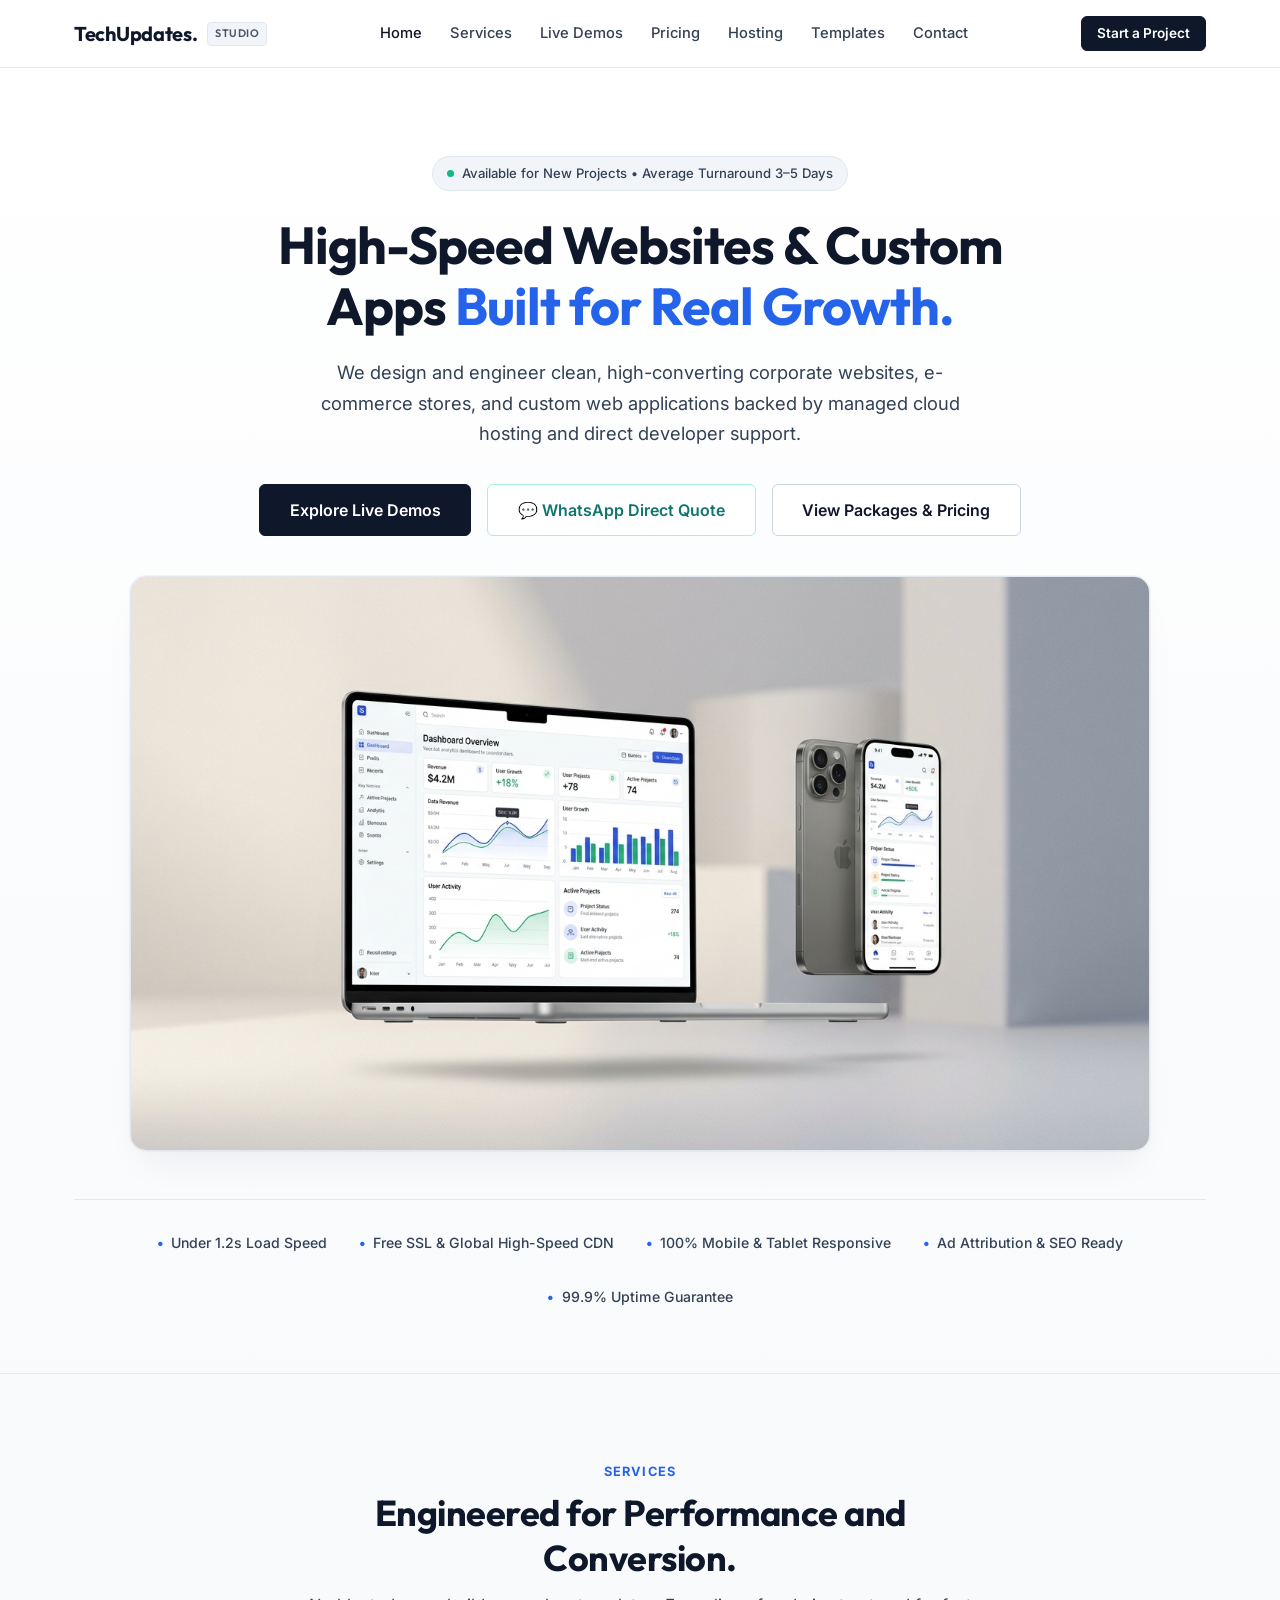
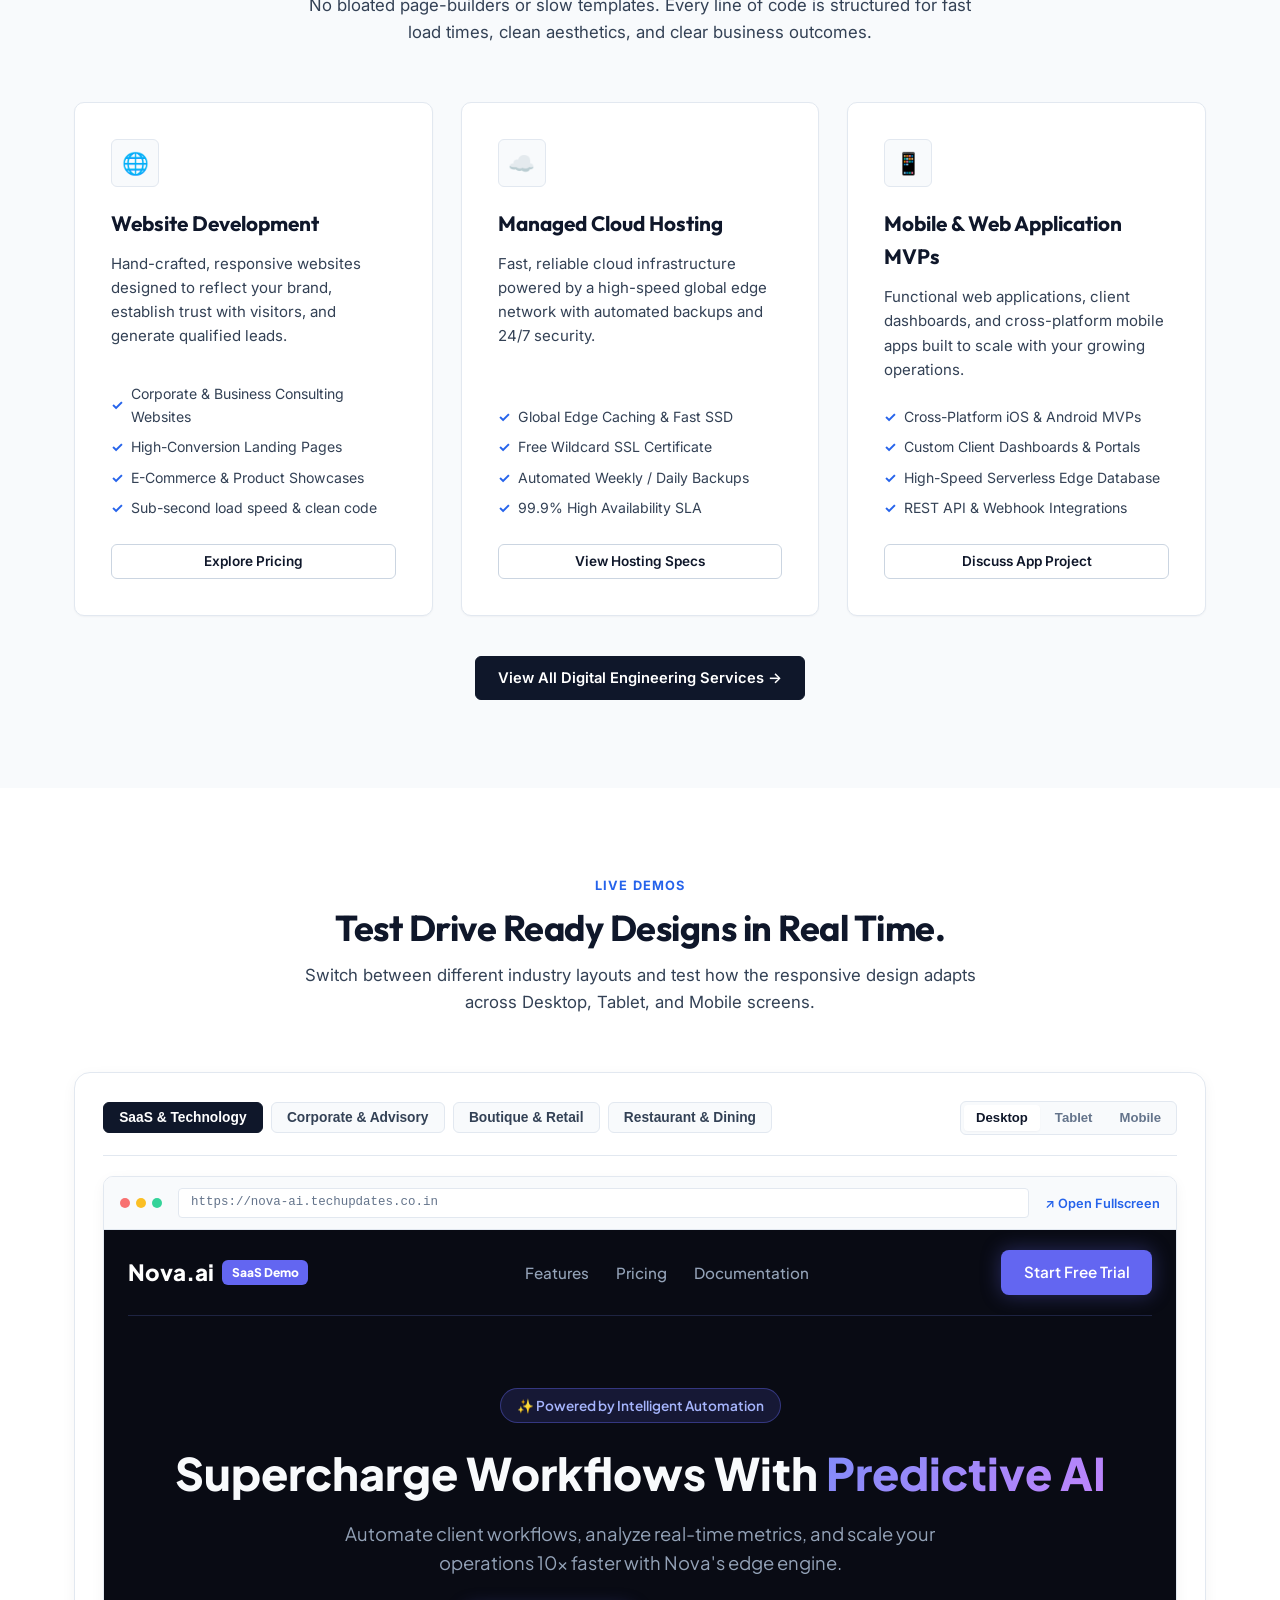
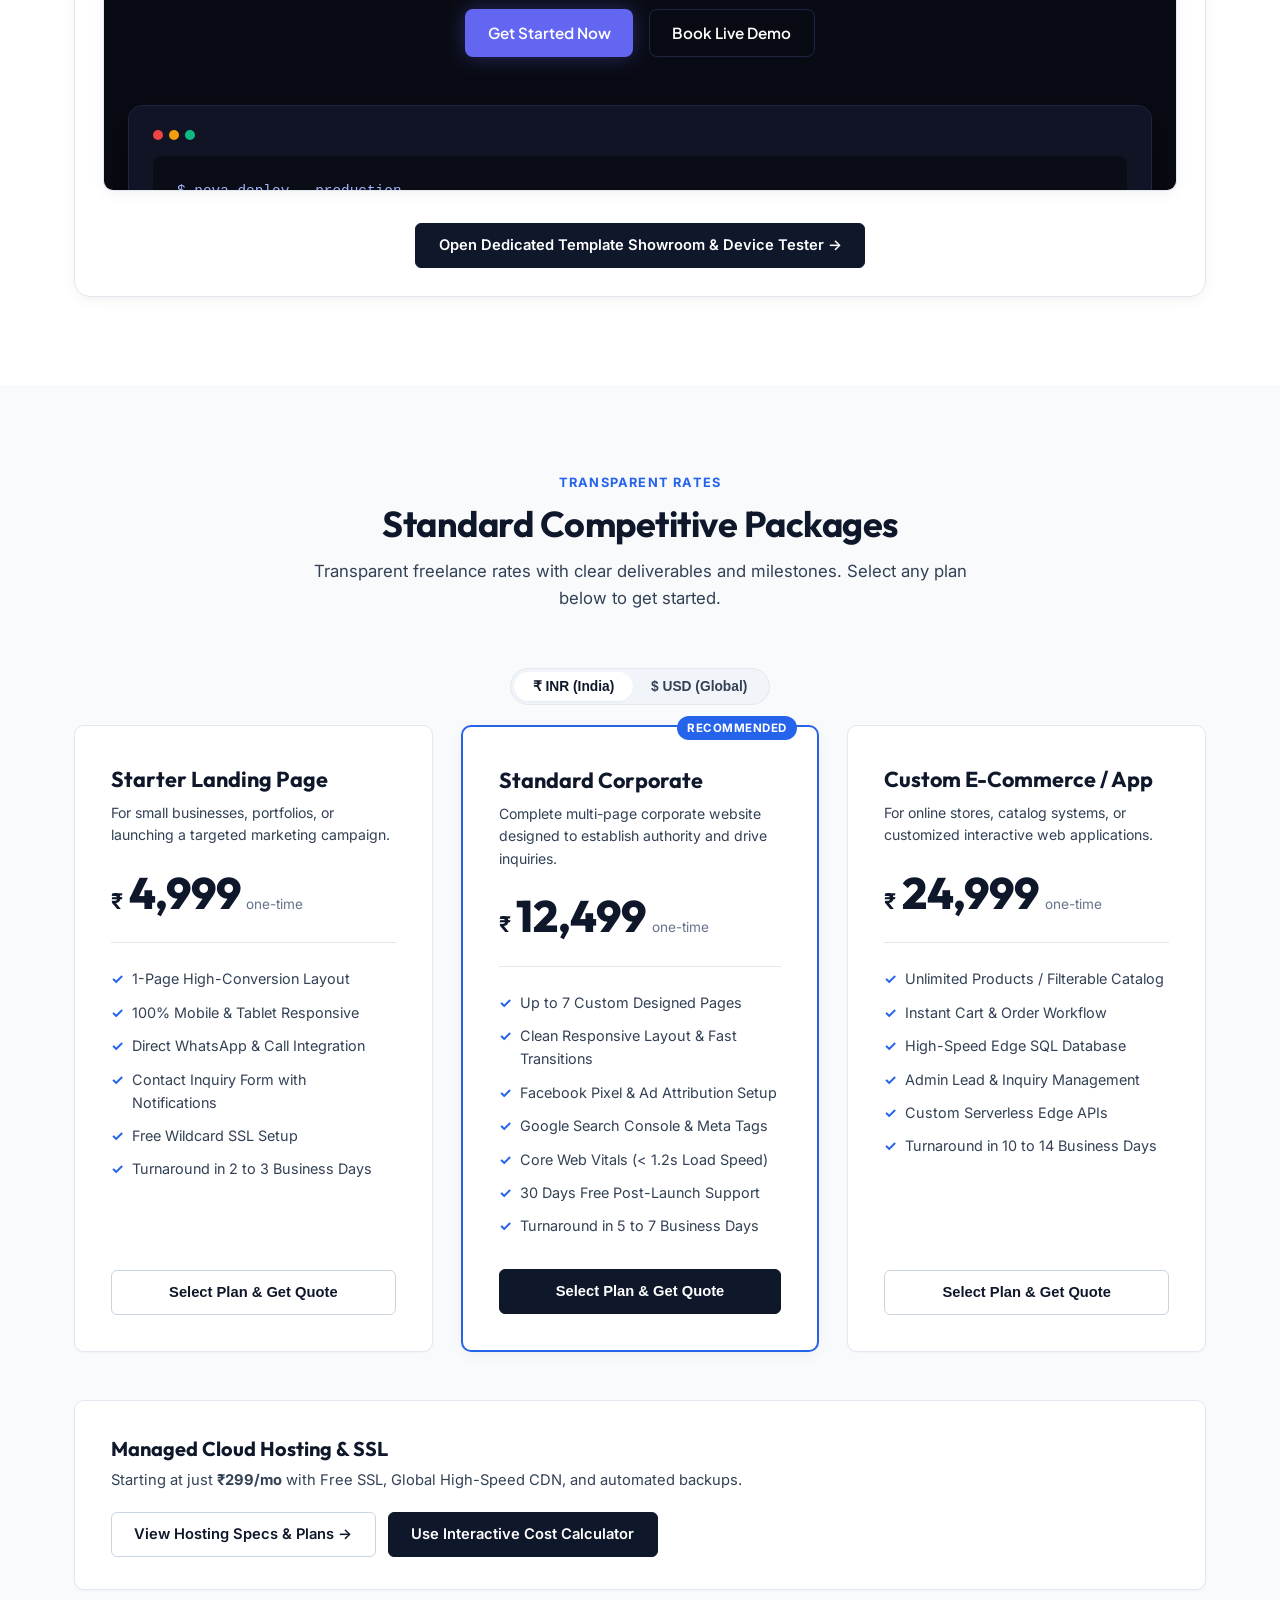
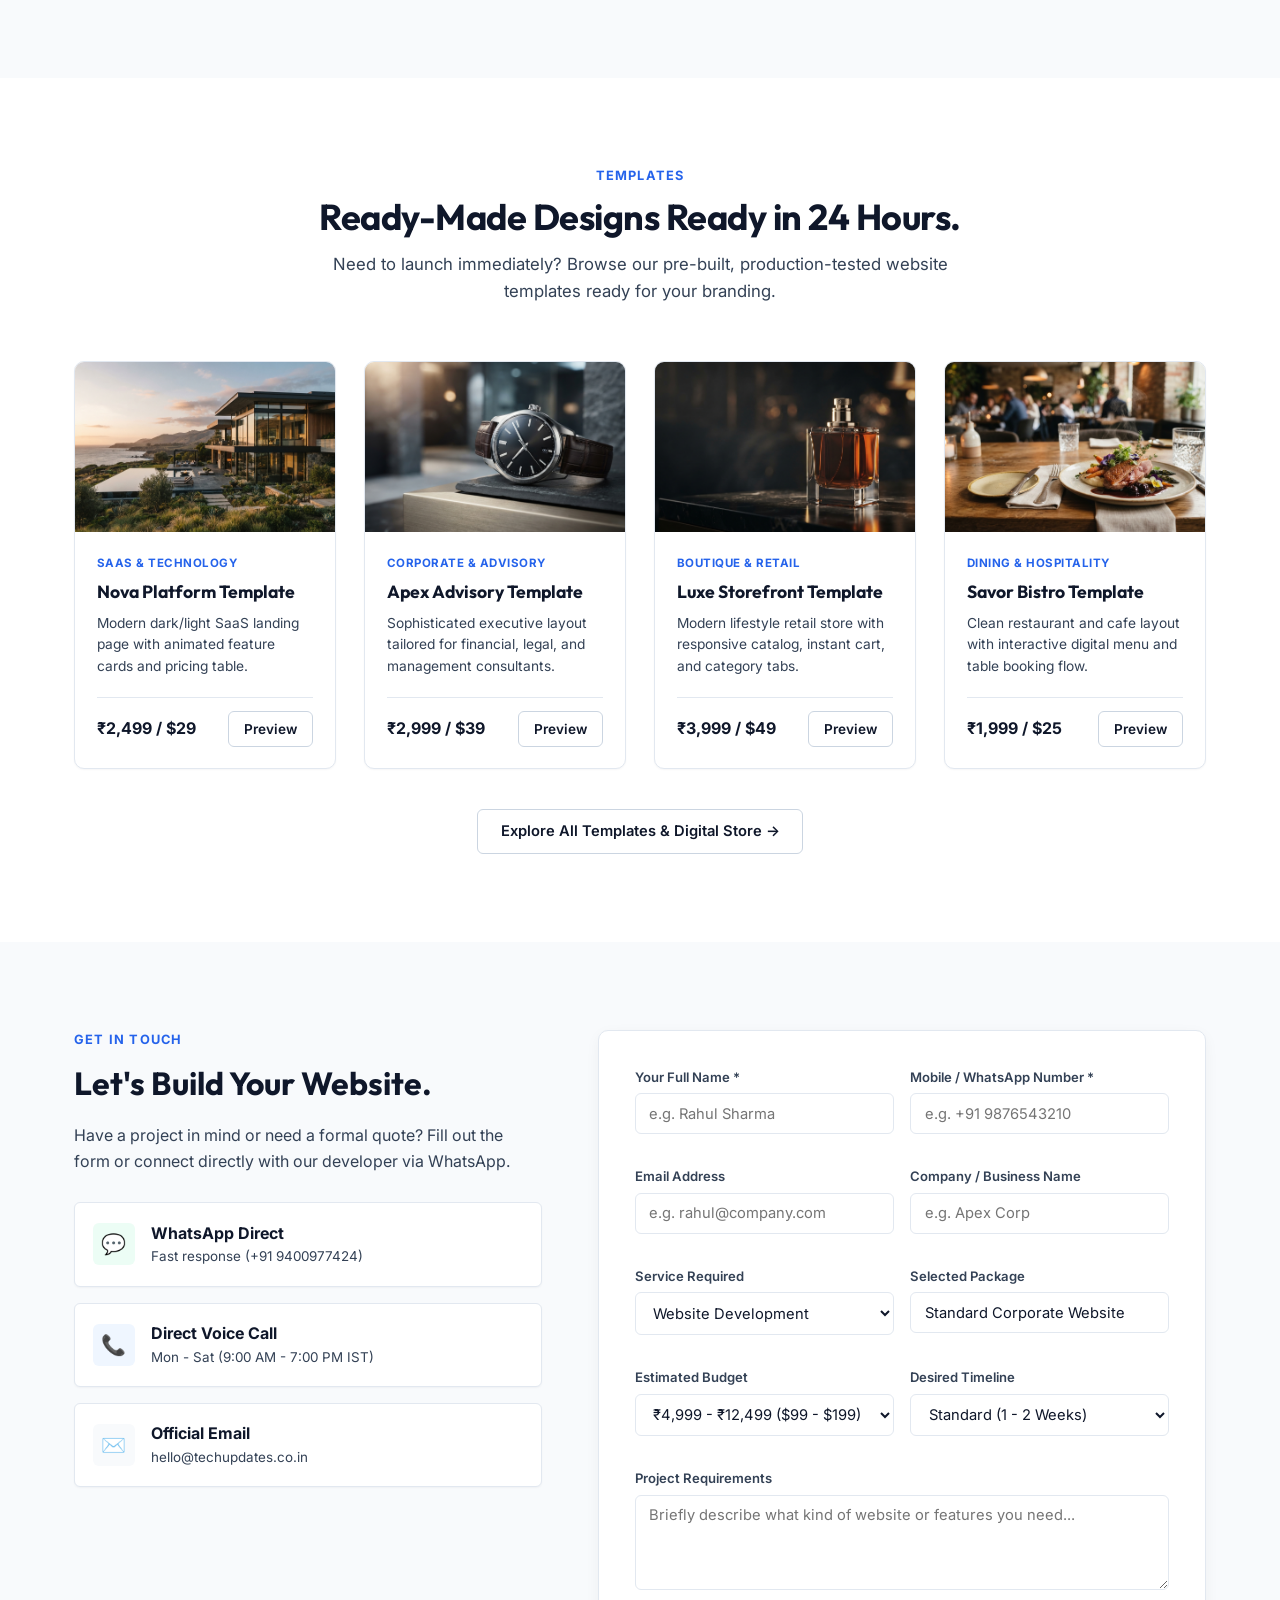
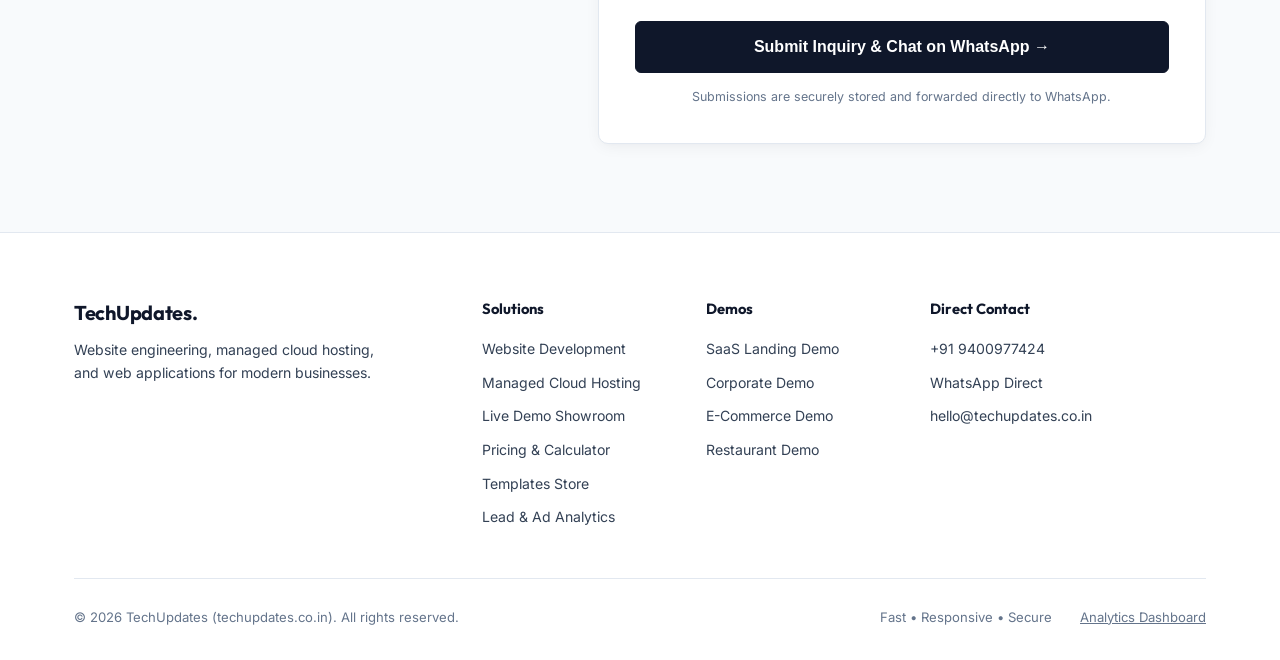
==== commit b5563557: "Enhance mobile responsiveness with native app bottom navigation bar and horizontal swipe card carous" ====
--- a/index.html
+++ b/index.html
@@ -123,6 +123,7 @@
                 <span class="section-tag">SERVICES</span>
                 <h2 class="section-title">Engineered for Performance and Conversion.</h2>
                 <p class="section-subtitle">No bloated page-builders or slow templates. Every line of code is structured for fast load times, clean aesthetics, and clear business outcomes.</p>
+                <div style="margin-top: 1rem;"><span class="mobile-swipe-hint">👈 Swipe services horizontally 👉</span></div>
             </div>
 
             <div class="services-grid">
@@ -247,6 +248,10 @@
                 </div>
             </div>
 
+            <div class="text-center" style="margin-top: -1.5rem; margin-bottom: 1.5rem;">
+                <span class="mobile-swipe-hint">👈 Swipe packages horizontally 👉</span>
+            </div>
+
             <!-- Pricing Grid -->
             <div class="pricing-grid">
                 <!-- Package 1 -->
@@ -587,6 +592,30 @@
     <!-- Toast Notification -->
     <div id="toast"></div>
 
+    <!-- Mobile App-Like Bottom Navigation Bar -->
+    <nav class="mobile-bottom-nav" aria-label="Mobile Navigation">
+        <a href="index.html" class="bottom-nav-item active">
+            <span class="nav-icon">🏠</span>
+            <span class="nav-label">Home</span>
+        </a>
+        <a href="templates.html" class="bottom-nav-item">
+            <span class="nav-icon">⚡</span>
+            <span class="nav-label">Demos</span>
+        </a>
+        <a href="pricing.html" class="bottom-nav-item">
+            <span class="nav-icon">💳</span>
+            <span class="nav-label">Pricing</span>
+        </a>
+        <a href="https://wa.me/919400977424?text=Hi%20TechUpdates,%20I'm%20interested%20in%20a%20project." target="_blank" rel="noopener" class="bottom-nav-item highlight">
+            <span class="nav-icon">💬</span>
+            <span class="nav-label">WhatsApp</span>
+        </a>
+        <a href="contact.html" class="bottom-nav-item">
+            <span class="nav-icon">📋</span>
+            <span class="nav-label">Quote</span>
+        </a>
+    </nav>
+
     <!-- Master Controller Script -->
     <script src="main.js"></script>
 </body>
--- a/style.css
+++ b/style.css
@@ -1118,7 +1118,39 @@
 }
 
 /* =========================================================
-   RESPONSIVE QUERIES
+   APP-LIKE MOBILE ARCHITECTURE & SMOOTH SCROLLING
+   ========================================================= */
+* {
+    -webkit-tap-highlight-color: transparent;
+    touch-action: manipulation;
+}
+
+html, body {
+    -webkit-overflow-scrolling: touch;
+    scroll-behavior: smooth;
+}
+
+/* Tactile Native App Button & Card Feedback */
+.btn, .service-card, .pricing-card, .store-card, .direct-card, .tab-btn, .device-btn, .currency-btn {
+    transition: transform 0.15s cubic-bezier(0.4, 0, 0.2, 1), box-shadow 0.15s ease, background-color 0.15s ease;
+}
+
+.btn:active, .service-card:active, .pricing-card:active, .store-card:active, .direct-card:active {
+    transform: scale(0.97);
+}
+
+/* Mobile App Bottom Navigation Bar */
+.mobile-bottom-nav {
+    display: none;
+}
+
+/* Swipe Indicator Pill on Mobile */
+.mobile-swipe-hint {
+    display: none;
+}
+
+/* =========================================================
+   RESPONSIVE QUERIES (Mobile App Feel)
    ========================================================= */
 @media (max-width: 992px) {
     .hero-title { font-size: 2.65rem; }
@@ -1128,29 +1160,144 @@
 }
 
 @media (max-width: 768px) {
+    body {
+        padding-bottom: 74px; /* Space for bottom app bar */
+    }
+
+    /* Fixed App Bottom Navigation */
+    .mobile-bottom-nav {
+        display: flex;
+        position: fixed;
+        bottom: 0;
+        left: 0;
+        right: 0;
+        height: 64px;
+        background: rgba(255, 255, 255, 0.94);
+        backdrop-filter: blur(20px);
+        -webkit-backdrop-filter: blur(20px);
+        border-top: 1px solid rgba(226, 232, 240, 0.85);
+        z-index: 9999;
+        justify-content: space-around;
+        align-items: center;
+        padding-bottom: env(safe-area-inset-bottom, 4px);
+        box-shadow: 0 -4px 20px rgba(15, 23, 42, 0.05);
+    }
+
+    .bottom-nav-item {
+        display: flex;
+        flex-direction: column;
+        align-items: center;
+        justify-content: center;
+        text-decoration: none;
+        color: #64748b;
+        font-size: 0.7rem;
+        font-weight: 600;
+        gap: 2px;
+        flex: 1;
+        height: 100%;
+        transition: all 0.15s ease;
+    }
+
+    .bottom-nav-item .nav-icon {
+        font-size: 1.25rem;
+        line-height: 1;
+    }
+
+    .bottom-nav-item.active {
+        color: #0f172a;
+    }
+
+    .bottom-nav-item.active .nav-icon {
+        transform: translateY(-2px);
+    }
+
+    .bottom-nav-item.highlight {
+        color: #059669;
+    }
+
+    .bottom-nav-item:active {
+        transform: scale(0.92);
+    }
+
+    /* Native App Horizontal Swipe Carousels */
+    .services-grid, .pricing-grid, .store-grid {
+        display: flex !important;
+        overflow-x: auto !important;
+        scroll-snap-type: x mandatory !important;
+        -webkit-overflow-scrolling: touch !important;
+        gap: 1.25rem !important;
+        padding: 0.5rem 1.5rem 1.75rem !important;
+        margin: 0 -1.5rem !important;
+        scrollbar-width: none !important;
+    }
+
+    .services-grid::-webkit-scrollbar,
+    .pricing-grid::-webkit-scrollbar,
+    .store-grid::-webkit-scrollbar {
+        display: none !important;
+    }
+
+    .services-grid > *,
+    .pricing-grid > *,
+    .store-grid > * {
+        flex: 0 0 85% !important;
+        max-width: 85% !important;
+        scroll-snap-align: center !important;
+    }
+
+    .mobile-swipe-hint {
+        display: inline-flex;
+        align-items: center;
+        gap: 0.35rem;
+        font-size: 0.75rem;
+        color: var(--text-muted);
+        background-color: var(--bg-subtle);
+        border: 1px solid var(--border-light);
+        padding: 0.25rem 0.75rem;
+        border-radius: 20px;
+        margin-bottom: 1rem;
+        font-weight: 500;
+    }
+
+    /* Mobile Header & Nav Drawer */
     .nav-links {
         display: none;
         position: absolute;
         top: 100%;
         left: 0;
         right: 0;
-        background-color: #ffffff;
+        background-color: rgba(255, 255, 255, 0.98);
+        backdrop-filter: blur(20px);
+        -webkit-backdrop-filter: blur(20px);
         flex-direction: column;
-        padding: 1.25rem;
+        padding: 1.5rem;
         border-bottom: 1px solid var(--border-light);
-        box-shadow: var(--shadow-md);
-    }
-    .nav-links.show { display: flex; }
+        box-shadow: 0 10px 30px rgba(15, 23, 42, 0.08);
+        gap: 1.25rem;
+    }
+
+    .nav-links.show {
+        display: flex;
+        animation: mobileNavSlide 0.25s ease forwards;
+    }
+
+    @keyframes mobileNavSlide {
+        from { opacity: 0; transform: translateY(-10px); }
+        to { opacity: 1; transform: translateY(0); }
+    }
+
     .mobile-toggle { display: block; }
-    .hero { padding: 4rem 0 3rem; }
-    .hero-title { font-size: 2.15rem; }
-    .hero-subtitle { font-size: 1rem; }
+    .hero { padding: 3.5rem 0 2.5rem; }
+    .hero-title { font-size: 2.15rem; line-height: 1.22; }
+    .hero-subtitle { font-size: 0.98rem; }
+    .hero-banner-wrap { margin: 1.75rem auto 2rem; border-radius: 12px; }
     .form-row { grid-template-columns: 1fr; }
     .section-title { font-size: 1.85rem; }
     .pricing-card { padding: 1.75rem; }
     .demo-toolbar { flex-direction: column; align-items: stretch; }
     .device-switcher { justify-content: center; }
     .template-tabs { justify-content: center; }
-    .footer-grid { grid-template-columns: 1fr; }
+    .footer-grid { grid-template-columns: 1fr; gap: 2rem; }
     .hosting-banner { flex-direction: column; text-align: center; }
-}
+    .metrics-strip { gap: 1rem; flex-direction: column; align-items: flex-start; }
+}
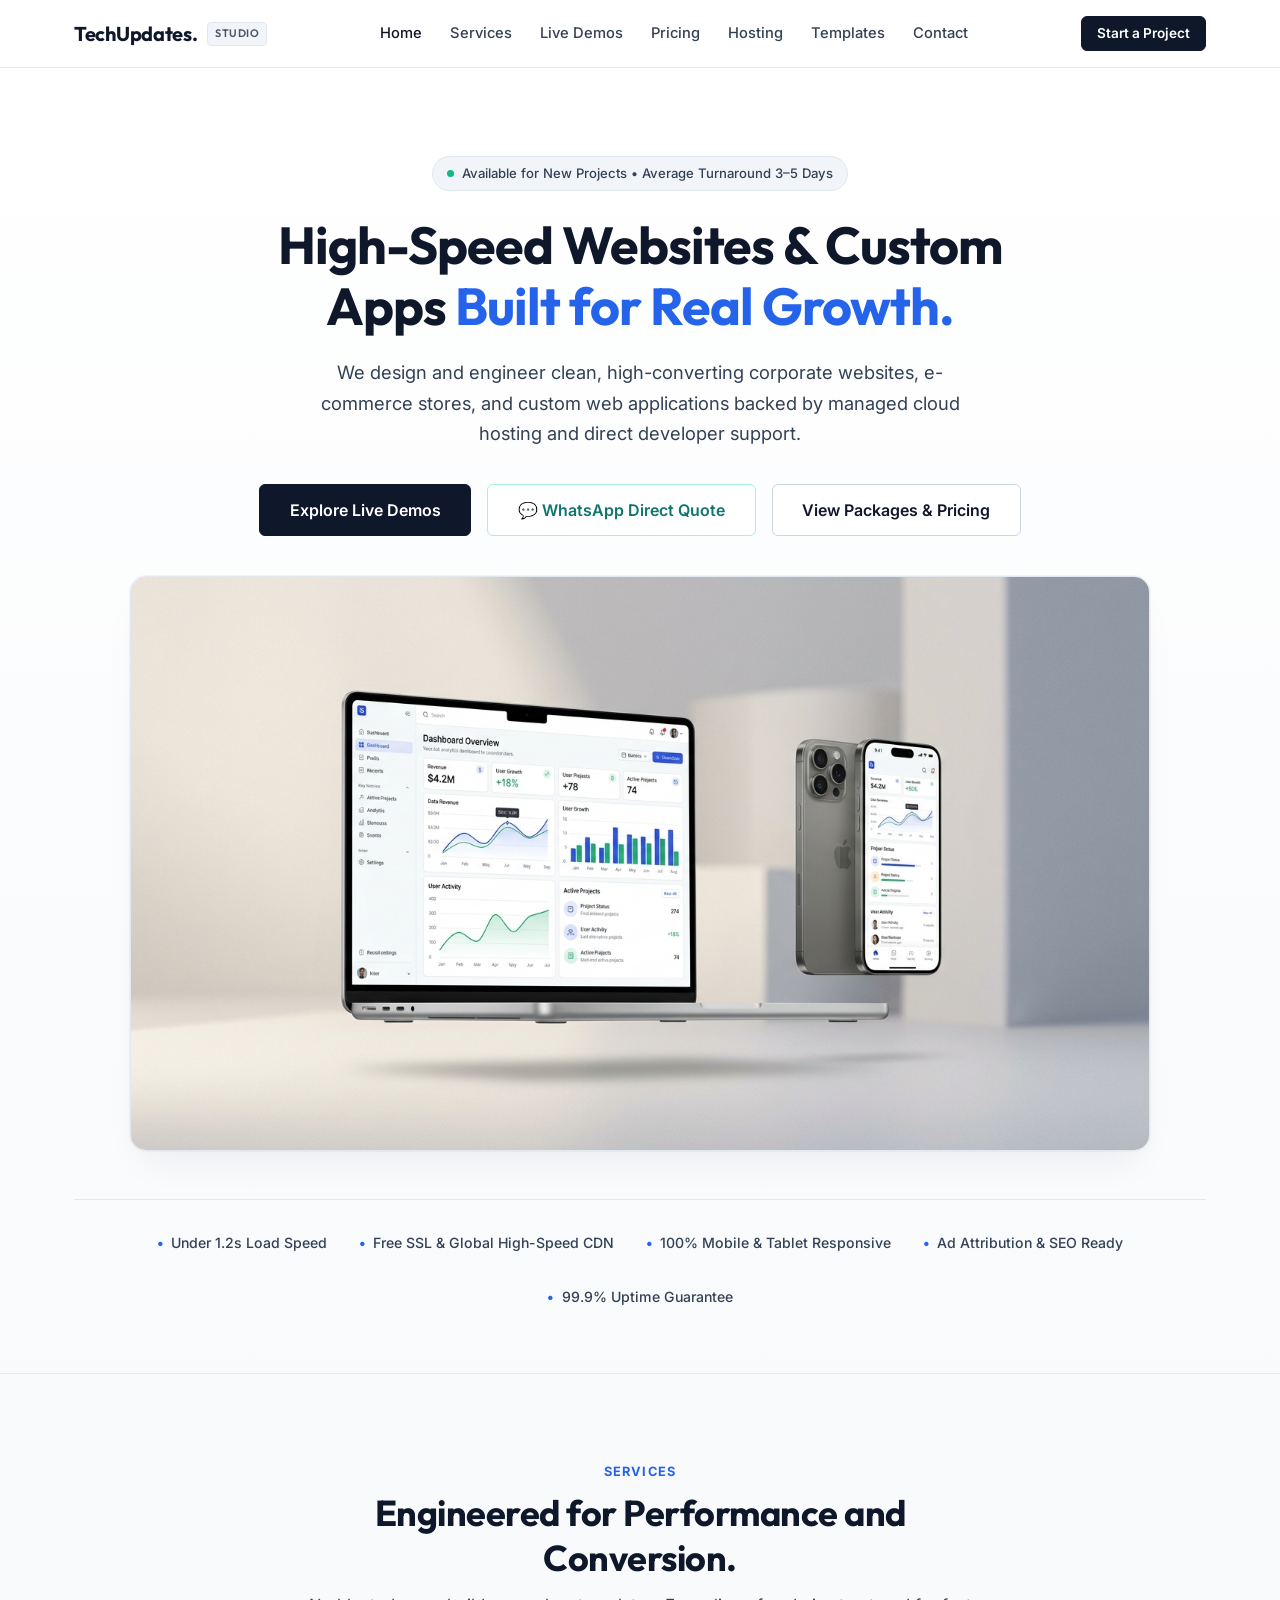
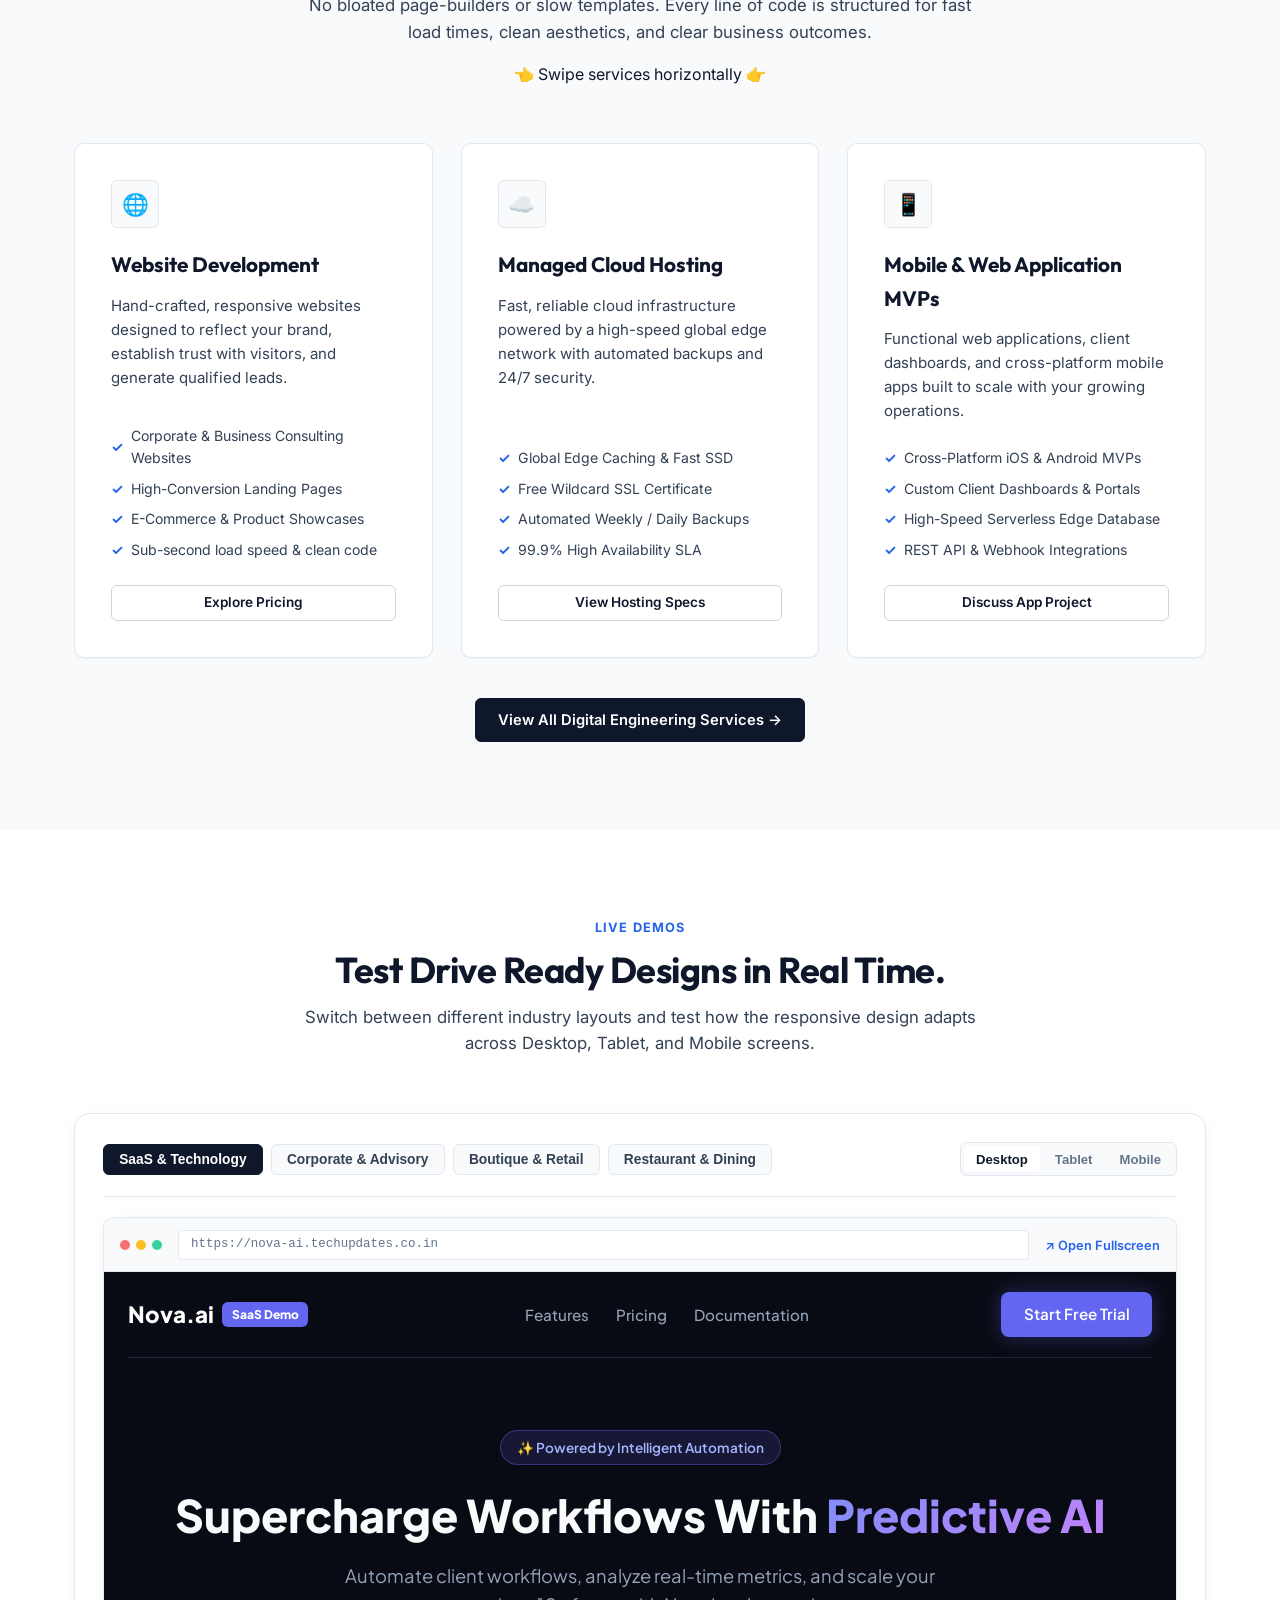
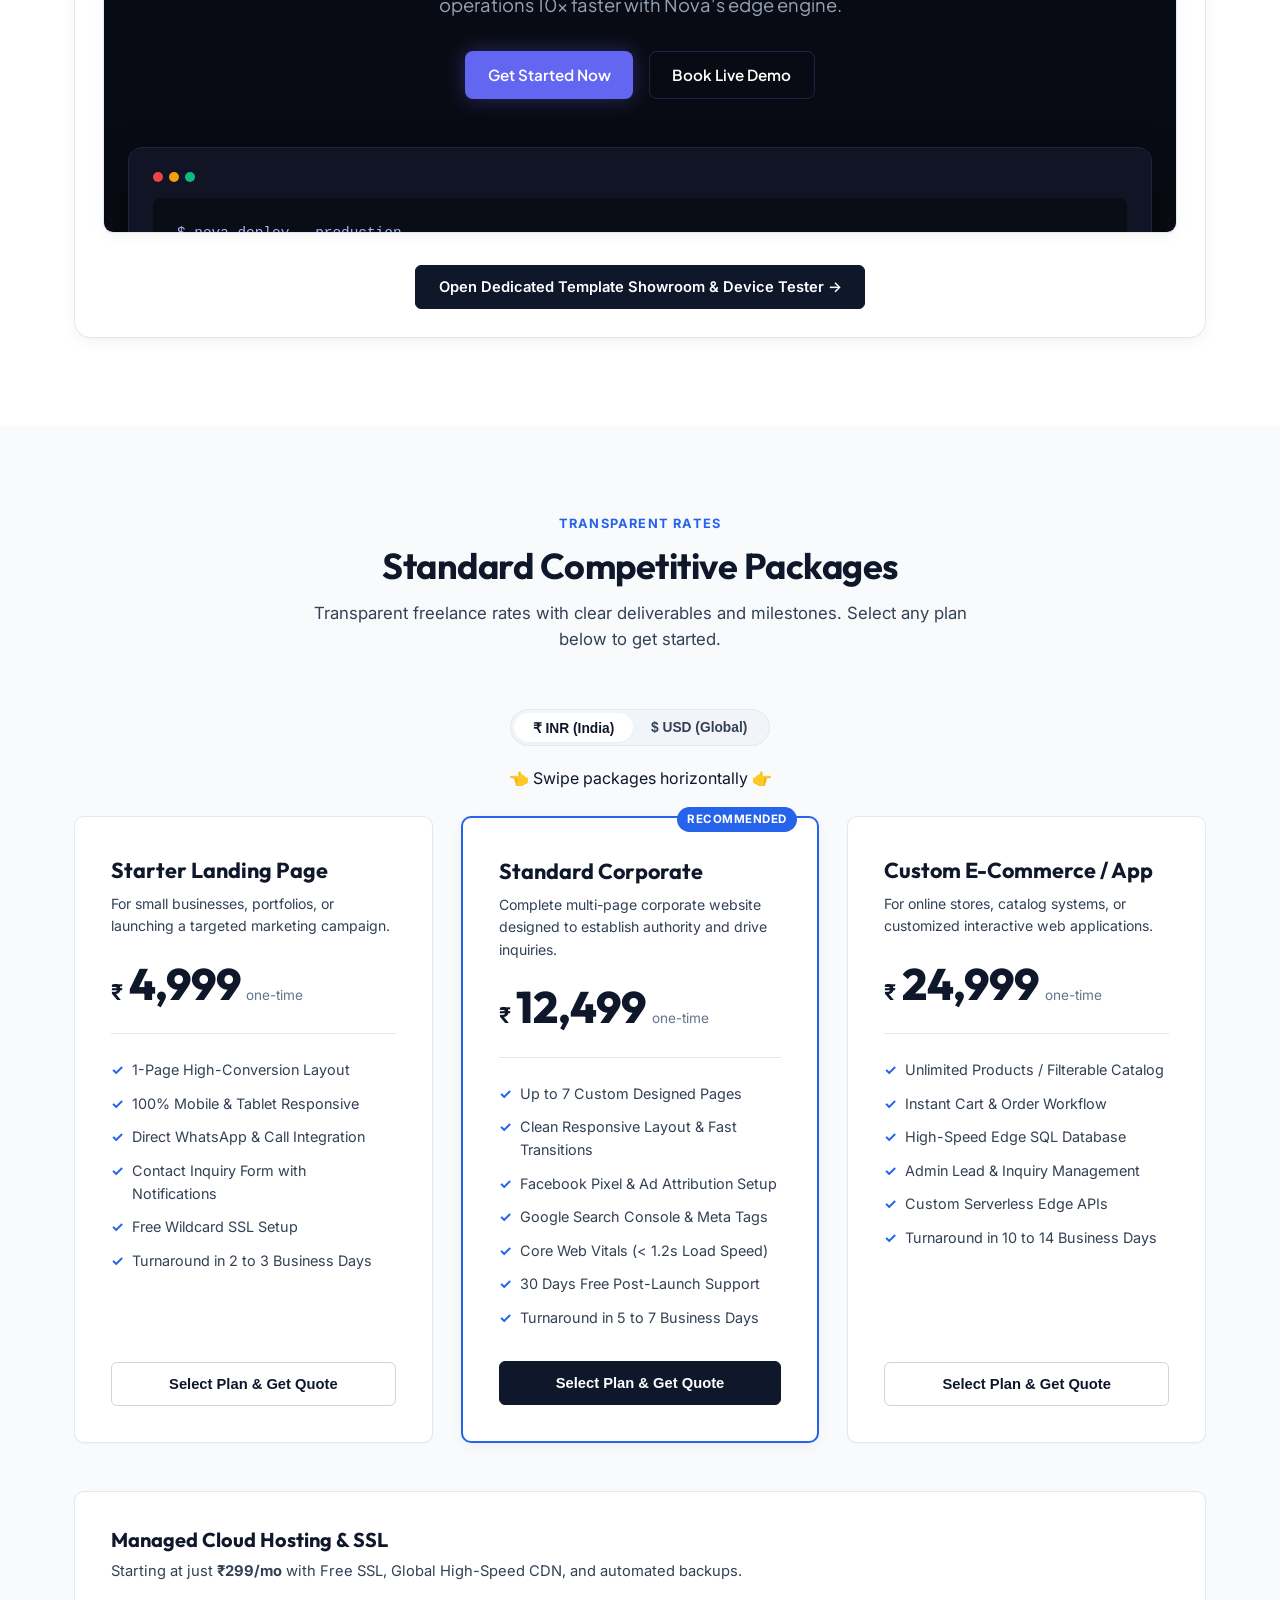
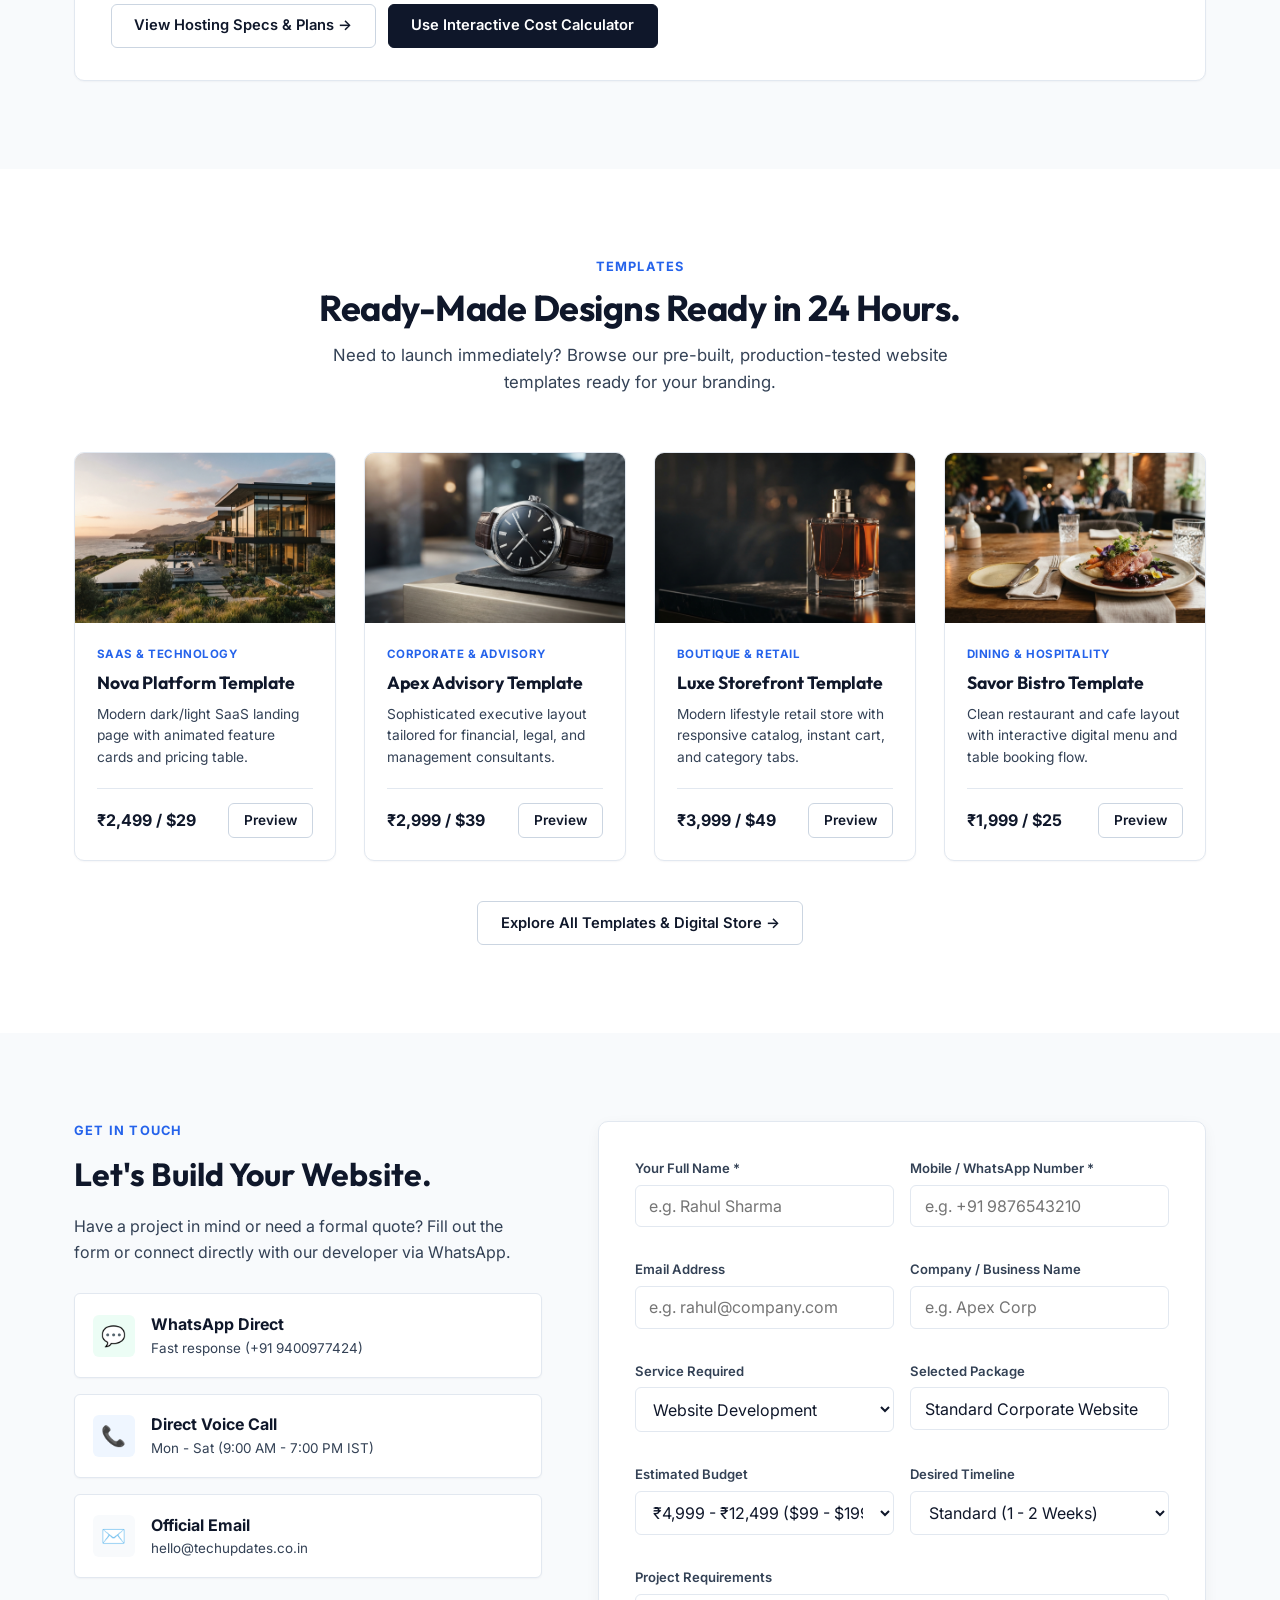
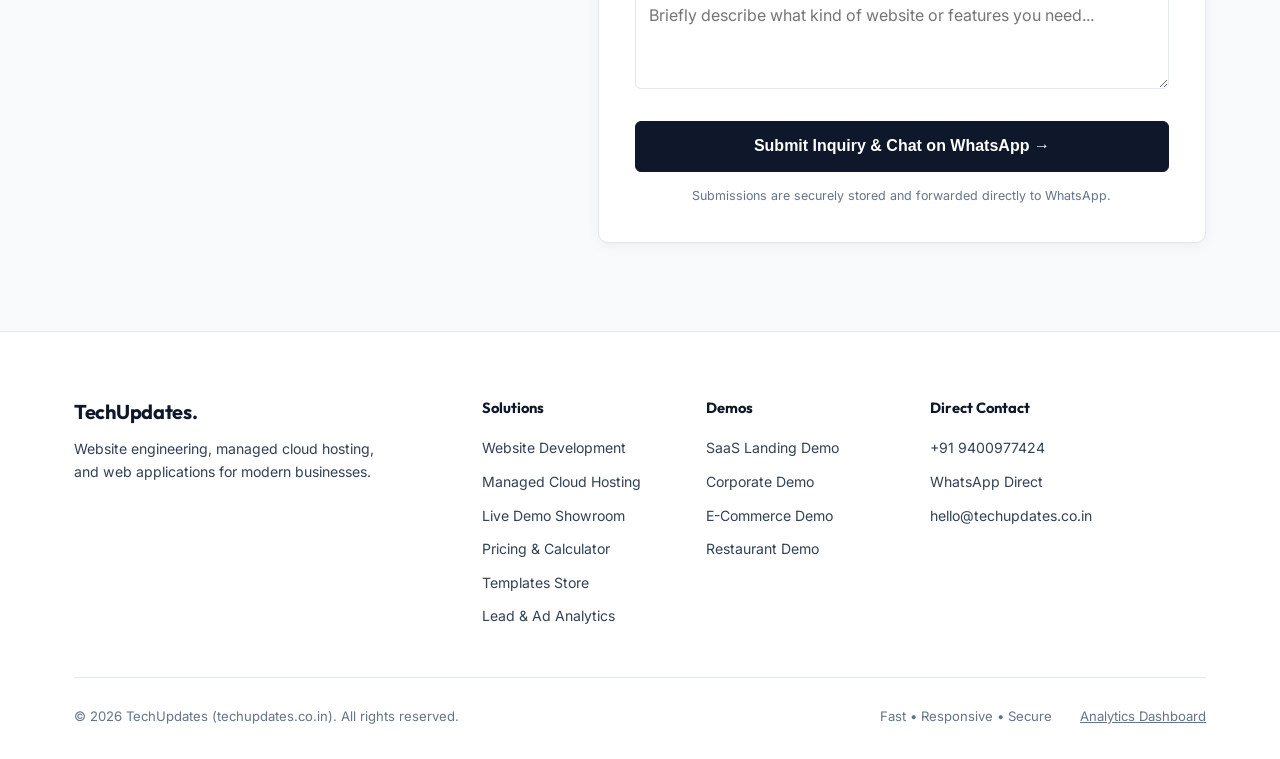
==== commit 0582696e: "Fix mobile responsive overflow: remove bottom bar, lock width to 100%, prevent horizontal drift" ====
--- a/index.html
+++ b/index.html
@@ -592,30 +592,6 @@
     <!-- Toast Notification -->
     <div id="toast"></div>
 
-    <!-- Mobile App-Like Bottom Navigation Bar -->
-    <nav class="mobile-bottom-nav" aria-label="Mobile Navigation">
-        <a href="index.html" class="bottom-nav-item active">
-            <span class="nav-icon">🏠</span>
-            <span class="nav-label">Home</span>
-        </a>
-        <a href="templates.html" class="bottom-nav-item">
-            <span class="nav-icon">⚡</span>
-            <span class="nav-label">Demos</span>
-        </a>
-        <a href="pricing.html" class="bottom-nav-item">
-            <span class="nav-icon">💳</span>
-            <span class="nav-label">Pricing</span>
-        </a>
-        <a href="https://wa.me/919400977424?text=Hi%20TechUpdates,%20I'm%20interested%20in%20a%20project." target="_blank" rel="noopener" class="bottom-nav-item highlight">
-            <span class="nav-icon">💬</span>
-            <span class="nav-label">WhatsApp</span>
-        </a>
-        <a href="contact.html" class="bottom-nav-item">
-            <span class="nav-icon">📋</span>
-            <span class="nav-label">Quote</span>
-        </a>
-    </nav>
-
     <!-- Master Controller Script -->
     <script src="main.js"></script>
 </body>
--- a/style.css
+++ b/style.css
@@ -1118,42 +1118,52 @@
 }
 
 /* =========================================================
-   APP-LIKE MOBILE ARCHITECTURE & SMOOTH SCROLLING
+   STRICT MOBILE RESPONSIVE ENGINE (ZERO HORIZONTAL DRIFT)
    ========================================================= */
-* {
-    -webkit-tap-highlight-color: transparent;
-    touch-action: manipulation;
-}
-
-html, body {
+html {
+    width: 100% !important;
+    max-width: 100% !important;
+    overflow-x: hidden !important;
+    box-sizing: border-box !important;
+}
+
+body {
+    width: 100% !important;
+    max-width: 100% !important;
+    overflow-x: hidden !important;
+    margin: 0 !important;
+    padding: 0 !important;
+    position: relative;
     -webkit-overflow-scrolling: touch;
-    scroll-behavior: smooth;
-}
-
-/* Tactile Native App Button & Card Feedback */
-.btn, .service-card, .pricing-card, .store-card, .direct-card, .tab-btn, .device-btn, .currency-btn {
-    transition: transform 0.15s cubic-bezier(0.4, 0, 0.2, 1), box-shadow 0.15s ease, background-color 0.15s ease;
-}
-
-.btn:active, .service-card:active, .pricing-card:active, .store-card:active, .direct-card:active {
-    transform: scale(0.97);
-}
-
-/* Mobile App Bottom Navigation Bar */
+    box-sizing: border-box !important;
+}
+
+*, *::before, *::after {
+    box-sizing: border-box !important;
+}
+
+/* Ensure images and media never overflow parent */
+img, svg, video, canvas, audio, iframe, embed, object {
+    max-width: 100% !important;
+    height: auto;
+}
+
+/* Prevent iOS Zoom on Input Focus */
+input, select, textarea {
+    font-size: 16px !important;
+    max-width: 100% !important;
+}
+
+/* Completely hide any lingering bottom nav markup */
 .mobile-bottom-nav {
-    display: none;
-}
-
-/* Swipe Indicator Pill on Mobile */
-.mobile-swipe-hint {
-    display: none;
-}
-
-/* =========================================================
-   RESPONSIVE QUERIES (Mobile App Feel)
-   ========================================================= */
+    display: none !important;
+    visibility: hidden !important;
+    height: 0 !important;
+    overflow: hidden !important;
+}
+
 @media (max-width: 992px) {
-    .hero-title { font-size: 2.65rem; }
+    .hero-title { font-size: 2.5rem; }
     .contact-wrapper { grid-template-columns: 1fr; }
     .footer-grid { grid-template-columns: 1fr 1fr; }
     .demo-iframe-container { height: 460px; }
@@ -1161,143 +1171,280 @@
 
 @media (max-width: 768px) {
     body {
-        padding-bottom: 74px; /* Space for bottom app bar */
-    }
-
-    /* Fixed App Bottom Navigation */
-    .mobile-bottom-nav {
-        display: flex;
-        position: fixed;
-        bottom: 0;
-        left: 0;
-        right: 0;
-        height: 64px;
-        background: rgba(255, 255, 255, 0.94);
-        backdrop-filter: blur(20px);
-        -webkit-backdrop-filter: blur(20px);
-        border-top: 1px solid rgba(226, 232, 240, 0.85);
-        z-index: 9999;
-        justify-content: space-around;
-        align-items: center;
-        padding-bottom: env(safe-area-inset-bottom, 4px);
-        box-shadow: 0 -4px 20px rgba(15, 23, 42, 0.05);
-    }
-
-    .bottom-nav-item {
-        display: flex;
-        flex-direction: column;
+        padding-bottom: 0 !important;
+    }
+
+    .container {
+        width: 100% !important;
+        max-width: 100% !important;
+        padding-left: 1rem !important;
+        padding-right: 1rem !important;
+        box-sizing: border-box !important;
+        overflow-x: hidden !important;
+    }
+
+    /* Fixed Clean Header: Logo on Left, Hamburger on Right ONLY */
+    .navbar {
+        width: 100% !important;
+        max-width: 100% !important;
+        overflow: visible;
+    }
+
+    .nav-container {
+        padding: 0.85rem 1rem !important;
+        width: 100% !important;
+        max-width: 100% !important;
+        box-sizing: border-box !important;
+    }
+
+    .brand-logo {
+        font-size: 1.15rem;
+        gap: 0.5rem;
+        min-width: 0;
+    }
+
+    .brand-badge {
+        font-size: 0.65rem;
+        white-space: nowrap;
+    }
+
+    /* Hide the extra header buttons on mobile so header NEVER overflows */
+    .nav-actions .btn {
+        display: none !important;
+    }
+
+    .mobile-toggle {
+        display: flex !important;
         align-items: center;
         justify-content: center;
-        text-decoration: none;
-        color: #64748b;
-        font-size: 0.7rem;
-        font-weight: 600;
-        gap: 2px;
-        flex: 1;
-        height: 100%;
-        transition: all 0.15s ease;
-    }
-
-    .bottom-nav-item .nav-icon {
-        font-size: 1.25rem;
-        line-height: 1;
-    }
-
-    .bottom-nav-item.active {
-        color: #0f172a;
-    }
-
-    .bottom-nav-item.active .nav-icon {
-        transform: translateY(-2px);
-    }
-
-    .bottom-nav-item.highlight {
-        color: #059669;
-    }
-
-    .bottom-nav-item:active {
-        transform: scale(0.92);
-    }
-
-    /* Native App Horizontal Swipe Carousels */
-    .services-grid, .pricing-grid, .store-grid {
-        display: flex !important;
-        overflow-x: auto !important;
-        scroll-snap-type: x mandatory !important;
-        -webkit-overflow-scrolling: touch !important;
-        gap: 1.25rem !important;
-        padding: 0.5rem 1.5rem 1.75rem !important;
-        margin: 0 -1.5rem !important;
-        scrollbar-width: none !important;
-    }
-
-    .services-grid::-webkit-scrollbar,
-    .pricing-grid::-webkit-scrollbar,
-    .store-grid::-webkit-scrollbar {
-        display: none !important;
-    }
-
-    .services-grid > *,
-    .pricing-grid > *,
-    .store-grid > * {
-        flex: 0 0 85% !important;
-        max-width: 85% !important;
-        scroll-snap-align: center !important;
-    }
-
-    .mobile-swipe-hint {
-        display: inline-flex;
-        align-items: center;
-        gap: 0.35rem;
-        font-size: 0.75rem;
-        color: var(--text-muted);
-        background-color: var(--bg-subtle);
+        width: 42px;
+        height: 42px;
+        background: #f8fafc;
         border: 1px solid var(--border-light);
-        padding: 0.25rem 0.75rem;
-        border-radius: 20px;
-        margin-bottom: 1rem;
-        font-weight: 500;
-    }
-
-    /* Mobile Header & Nav Drawer */
+        border-radius: 8px;
+        font-size: 1.3rem;
+        cursor: pointer;
+        color: var(--text-primary);
+        flex-shrink: 0;
+    }
+
+    /* Clean Full-Width Dropdown Navigation */
     .nav-links {
         display: none;
         position: absolute;
         top: 100%;
         left: 0;
         right: 0;
-        background-color: rgba(255, 255, 255, 0.98);
-        backdrop-filter: blur(20px);
-        -webkit-backdrop-filter: blur(20px);
+        width: 100% !important;
+        max-width: 100% !important;
+        background: #ffffff;
         flex-direction: column;
-        padding: 1.5rem;
-        border-bottom: 1px solid var(--border-light);
-        box-shadow: 0 10px 30px rgba(15, 23, 42, 0.08);
-        gap: 1.25rem;
+        padding: 1.25rem 1rem !important;
+        border-bottom: 2px solid var(--border-light);
+        box-shadow: 0 16px 30px rgba(15, 23, 42, 0.08);
+        gap: 1rem;
+        box-sizing: border-box !important;
+        z-index: 999;
     }
 
     .nav-links.show {
-        display: flex;
-        animation: mobileNavSlide 0.25s ease forwards;
-    }
-
-    @keyframes mobileNavSlide {
-        from { opacity: 0; transform: translateY(-10px); }
+        display: flex !important;
+        animation: navSlideDown 0.2s ease forwards;
+    }
+
+    @keyframes navSlideDown {
+        from { opacity: 0; transform: translateY(-8px); }
         to { opacity: 1; transform: translateY(0); }
     }
 
-    .mobile-toggle { display: block; }
-    .hero { padding: 3.5rem 0 2.5rem; }
-    .hero-title { font-size: 2.15rem; line-height: 1.22; }
-    .hero-subtitle { font-size: 0.98rem; }
-    .hero-banner-wrap { margin: 1.75rem auto 2rem; border-radius: 12px; }
-    .form-row { grid-template-columns: 1fr; }
-    .section-title { font-size: 1.85rem; }
-    .pricing-card { padding: 1.75rem; }
-    .demo-toolbar { flex-direction: column; align-items: stretch; }
-    .device-switcher { justify-content: center; }
-    .template-tabs { justify-content: center; }
-    .footer-grid { grid-template-columns: 1fr; gap: 2rem; }
-    .hosting-banner { flex-direction: column; text-align: center; }
-    .metrics-strip { gap: 1rem; flex-direction: column; align-items: flex-start; }
-}
+    .nav-links a {
+        font-size: 1.05rem;
+        padding: 0.5rem 0;
+        border-bottom: 1px solid #f1f5f9;
+        display: block;
+        width: 100%;
+        color: var(--text-primary);
+    }
+
+    /* All Grids Stack Naturally at 100% Width (ZERO OVERFLOW) */
+    .services-grid, 
+    .pricing-grid, 
+    .store-grid,
+    .dashboard-stats-grid {
+        display: flex !important;
+        flex-direction: column !important;
+        width: 100% !important;
+        max-width: 100% !important;
+        margin: 0 !important;
+        padding: 0 !important;
+        gap: 1.25rem !important;
+        overflow: visible !important;
+    }
+
+    .service-card, 
+    .pricing-card, 
+    .store-card,
+    .stat-box {
+        width: 100% !important;
+        max-width: 100% !important;
+        box-sizing: border-box !important;
+        flex: none !important;
+        margin: 0 !important;
+    }
+
+    /* Demo Showcase on Mobile */
+    .demo-toolbar {
+        flex-direction: column !important;
+        align-items: stretch !important;
+        gap: 0.75rem !important;
+    }
+
+    .template-tabs {
+        display: flex !important;
+        flex-wrap: wrap !important;
+        justify-content: center !important;
+        gap: 0.4rem !important;
+        width: 100% !important;
+    }
+
+    .tab-btn {
+        flex: 1 1 auto !important;
+        text-align: center !important;
+        padding: 0.45rem 0.65rem !important;
+        font-size: 0.82rem !important;
+    }
+
+    .device-switcher {
+        display: flex !important;
+        justify-content: center !important;
+        width: 100% !important;
+    }
+
+    .device-btn {
+        flex: 1 !important;
+        text-align: center !important;
+        padding: 0.45rem 0.5rem !important;
+        font-size: 0.8rem !important;
+    }
+
+    .browser-header {
+        padding: 0.5rem 0.75rem !important;
+        gap: 0.5rem !important;
+    }
+
+    .browser-url-bar {
+        font-size: 0.72rem !important;
+        padding: 0.2rem 0.5rem !important;
+        min-width: 0 !important;
+    }
+
+    .demo-iframe-container {
+        height: 480px !important;
+        width: 100% !important;
+        max-width: 100% !important;
+    }
+
+    /* Hero & Content on Mobile */
+    .hero {
+        padding: 2.75rem 0 2rem !important;
+        width: 100% !important;
+        box-sizing: border-box !important;
+    }
+
+    .hero-title {
+        font-size: 1.85rem !important;
+        line-height: 1.25 !important;
+        letter-spacing: -0.5px !important;
+    }
+
+    .hero-subtitle {
+        font-size: 0.98rem !important;
+        padding: 0 !important;
+        margin-bottom: 1.5rem !important;
+    }
+
+    .hero-actions {
+        flex-direction: column;
+        width: 100%;
+        gap: 0.75rem;
+    }
+
+    .hero-actions .btn {
+        width: 100% !important;
+        justify-content: center;
+    }
+
+    .hero-banner-wrap {
+        margin: 1.5rem 0 1.75rem !important;
+        border-radius: 10px;
+        width: 100% !important;
+        max-width: 100% !important;
+    }
+
+    /* Metrics Strip on Mobile */
+    .metrics-strip {
+        flex-direction: column;
+        align-items: flex-start;
+        gap: 0.85rem;
+        padding-top: 1.5rem;
+        width: 100%;
+    }
+
+    .metric-item {
+        font-size: 0.88rem;
+    }
+
+    /* Form on Mobile */
+    .form-box {
+        padding: 1.25rem !important;
+        width: 100% !important;
+        box-sizing: border-box !important;
+    }
+
+    .form-row {
+        grid-template-columns: 1fr !important;
+        gap: 0 !important;
+    }
+
+    .form-control {
+        width: 100% !important;
+        box-sizing: border-box !important;
+    }
+
+    /* Direct Contact Cards */
+    .direct-card {
+        width: 100% !important;
+        box-sizing: border-box !important;
+    }
+
+    /* Pricing Section Controls */
+    .pricing-controls {
+        margin-bottom: 1.75rem !important;
+    }
+
+    .pricing-card {
+        padding: 1.5rem !important;
+    }
+
+    /* Footer on Mobile */
+    .footer-grid {
+        grid-template-columns: 1fr !important;
+        gap: 1.75rem !important;
+    }
+
+    .footer-bottom {
+        flex-direction: column;
+        align-items: flex-start;
+        gap: 1rem;
+    }
+
+    .hosting-banner {
+        flex-direction: column;
+        text-align: center;
+        padding: 1.25rem !important;
+    }
+
+    .hosting-banner .btn {
+        width: 100%;
+    }
+}
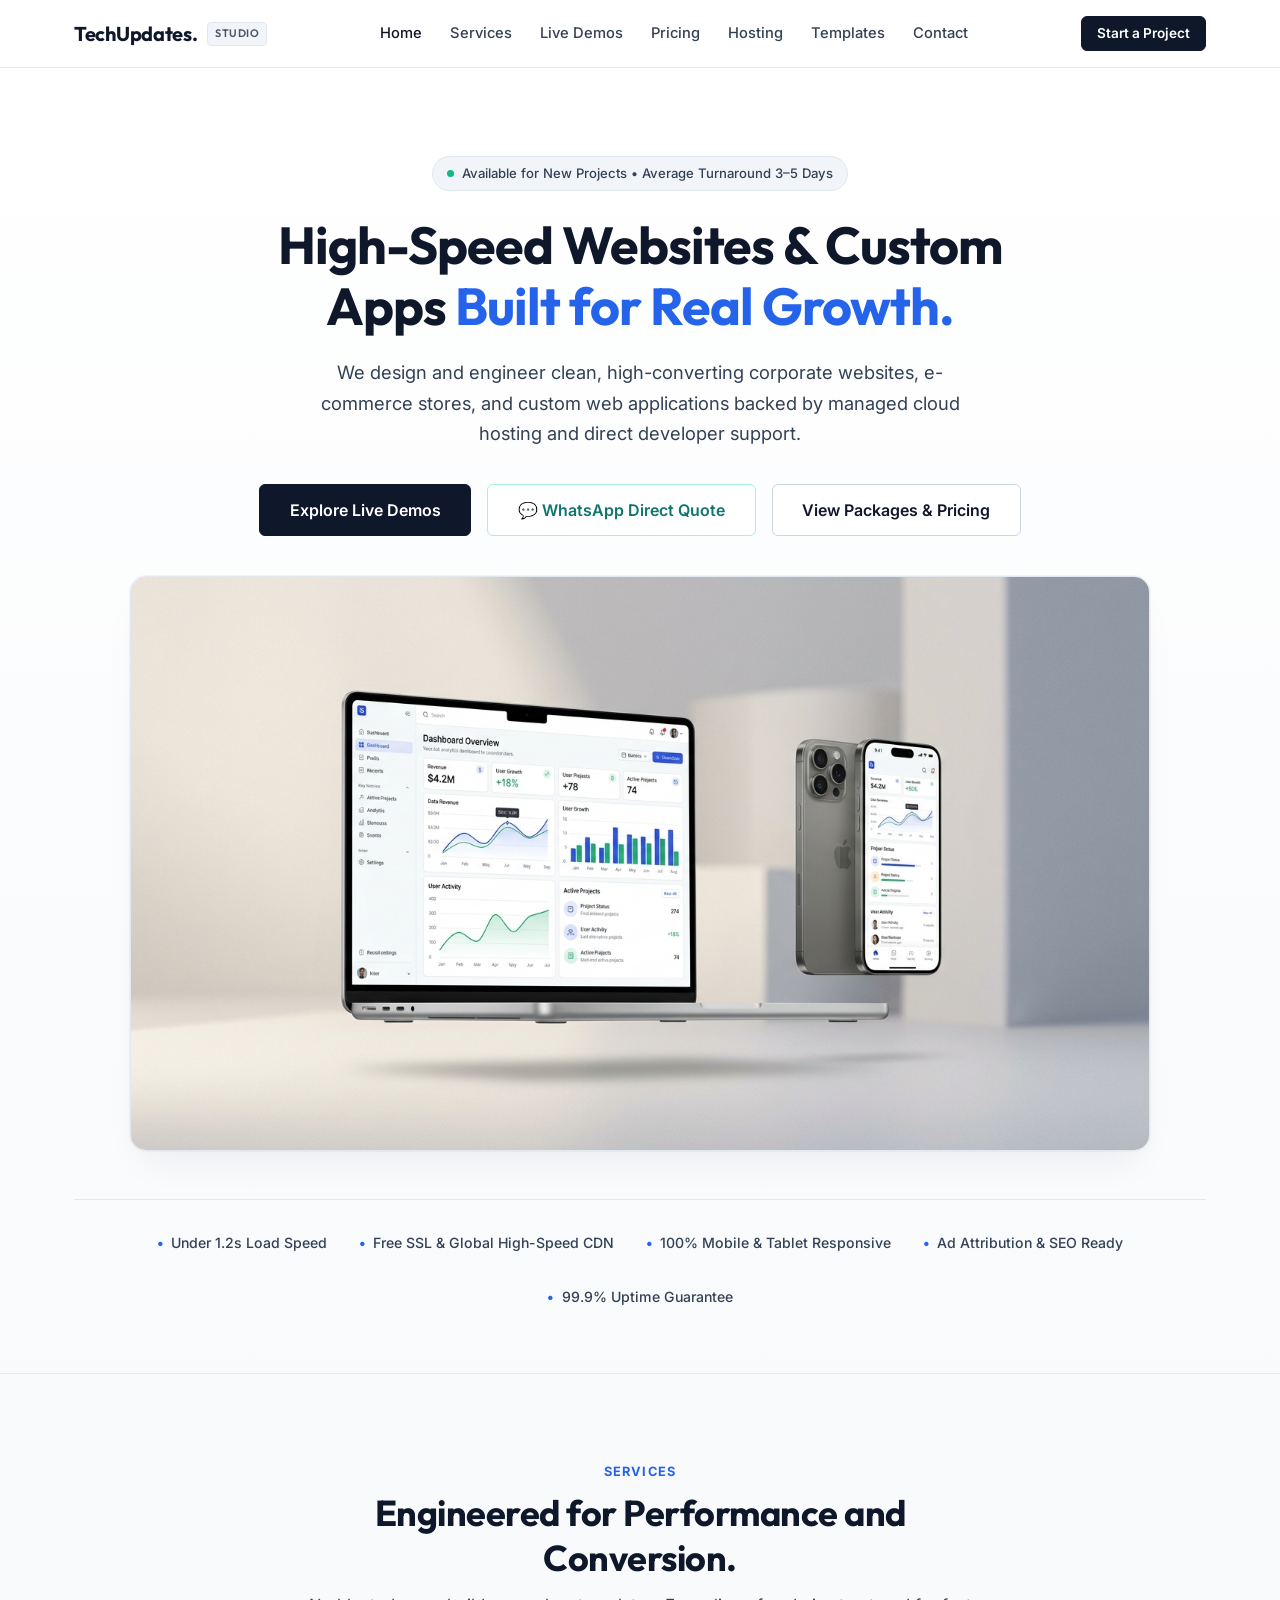
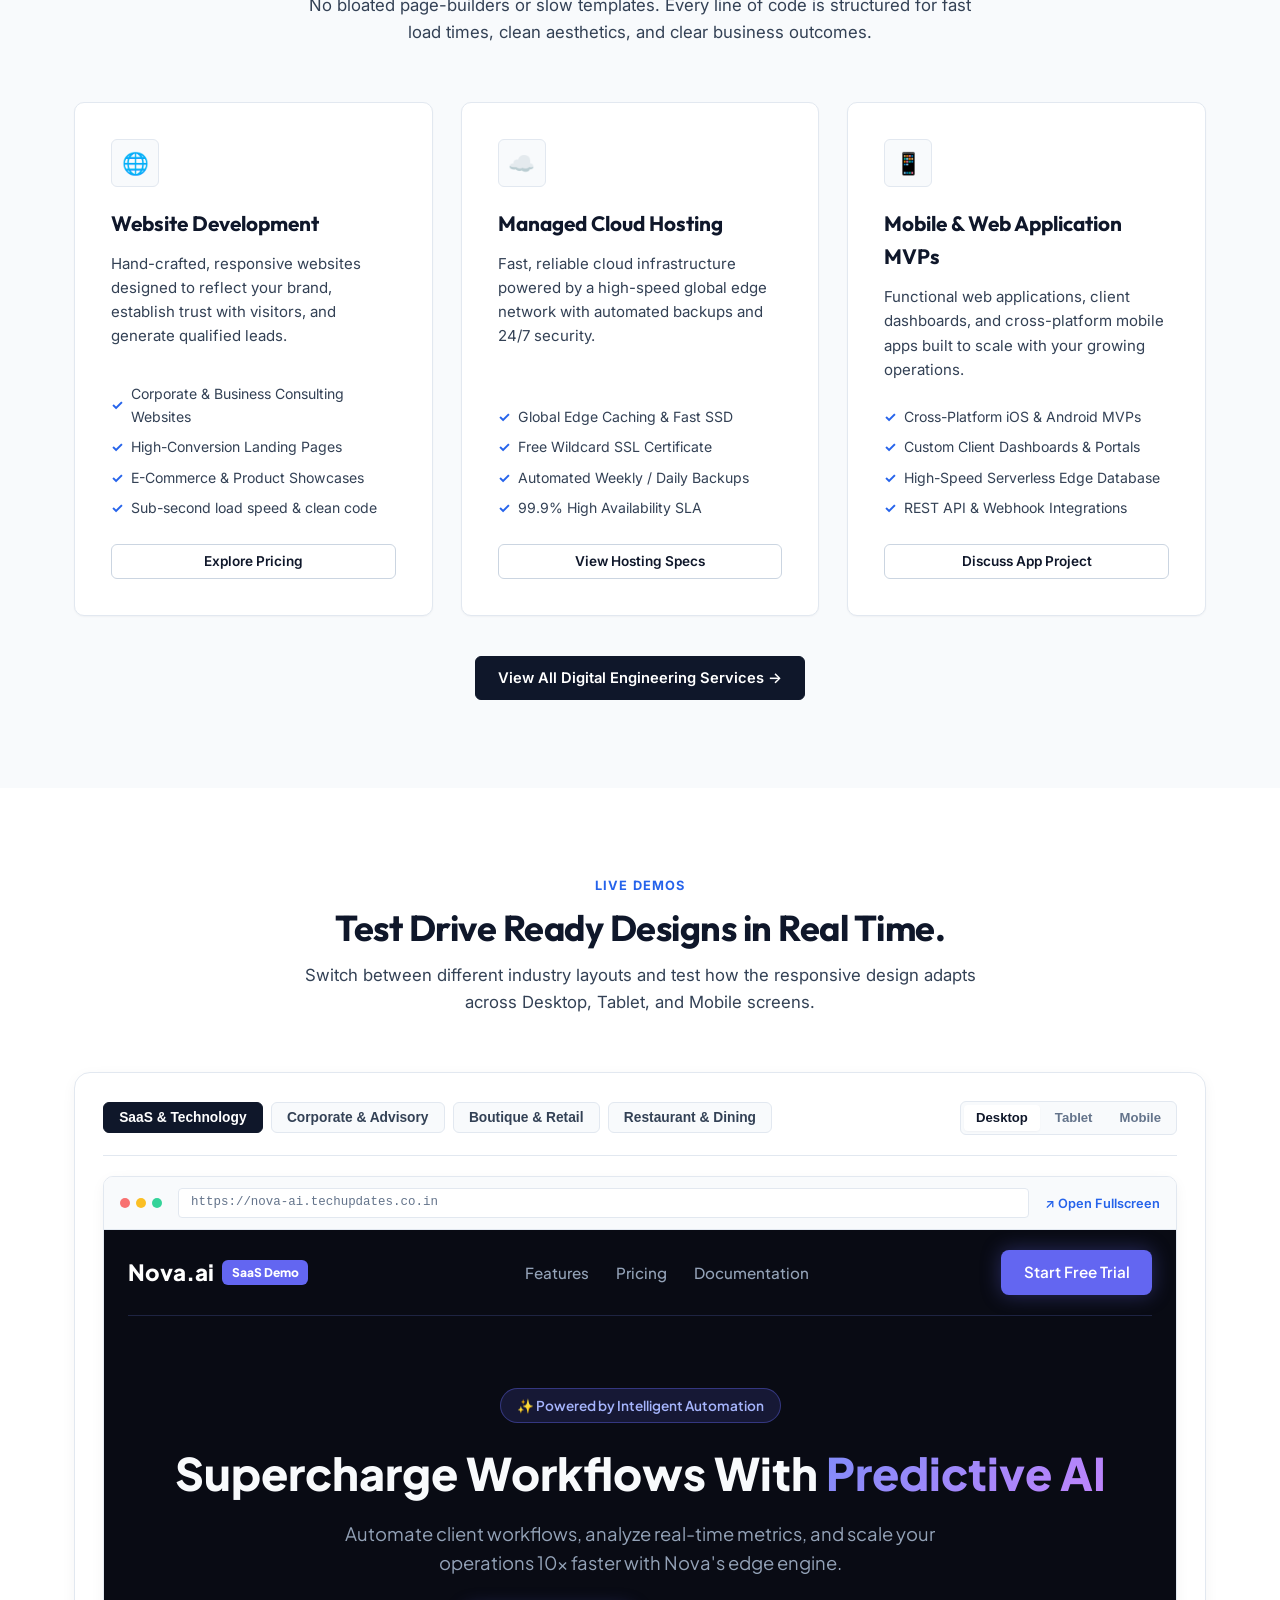
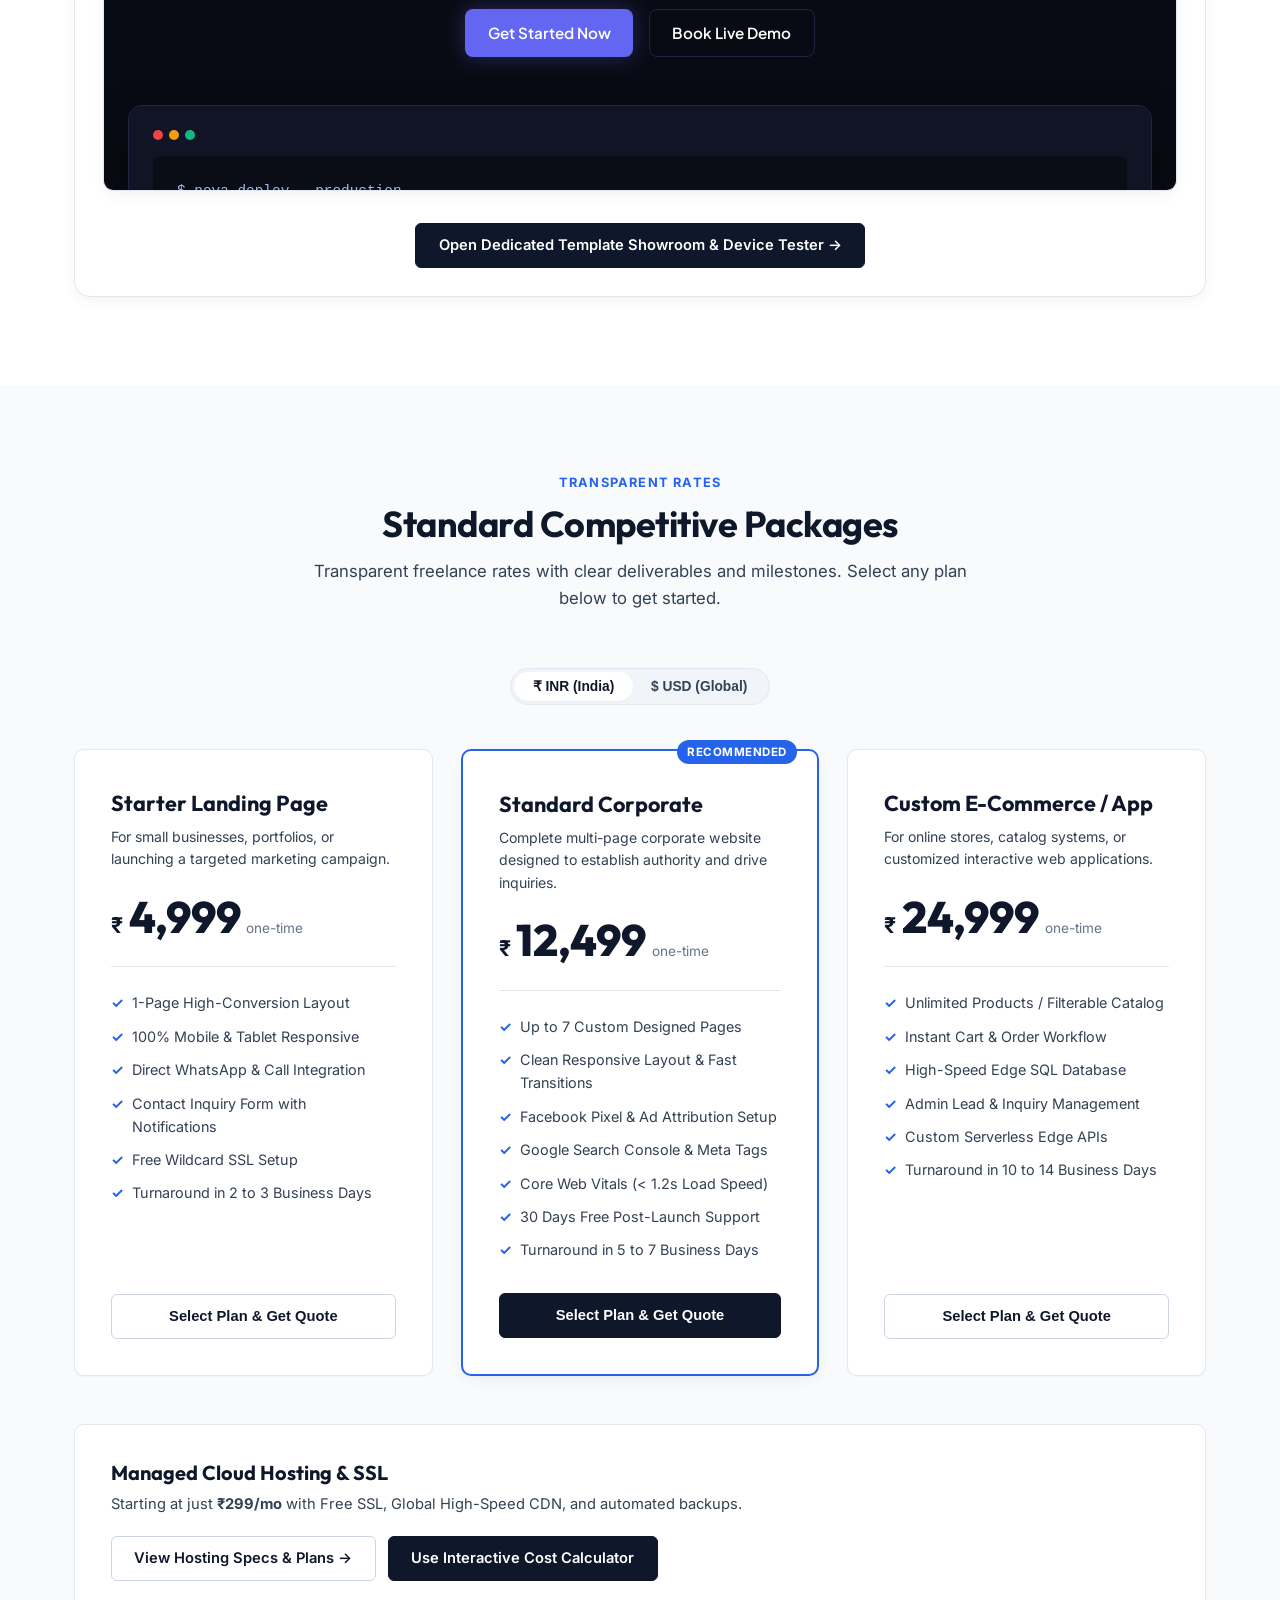
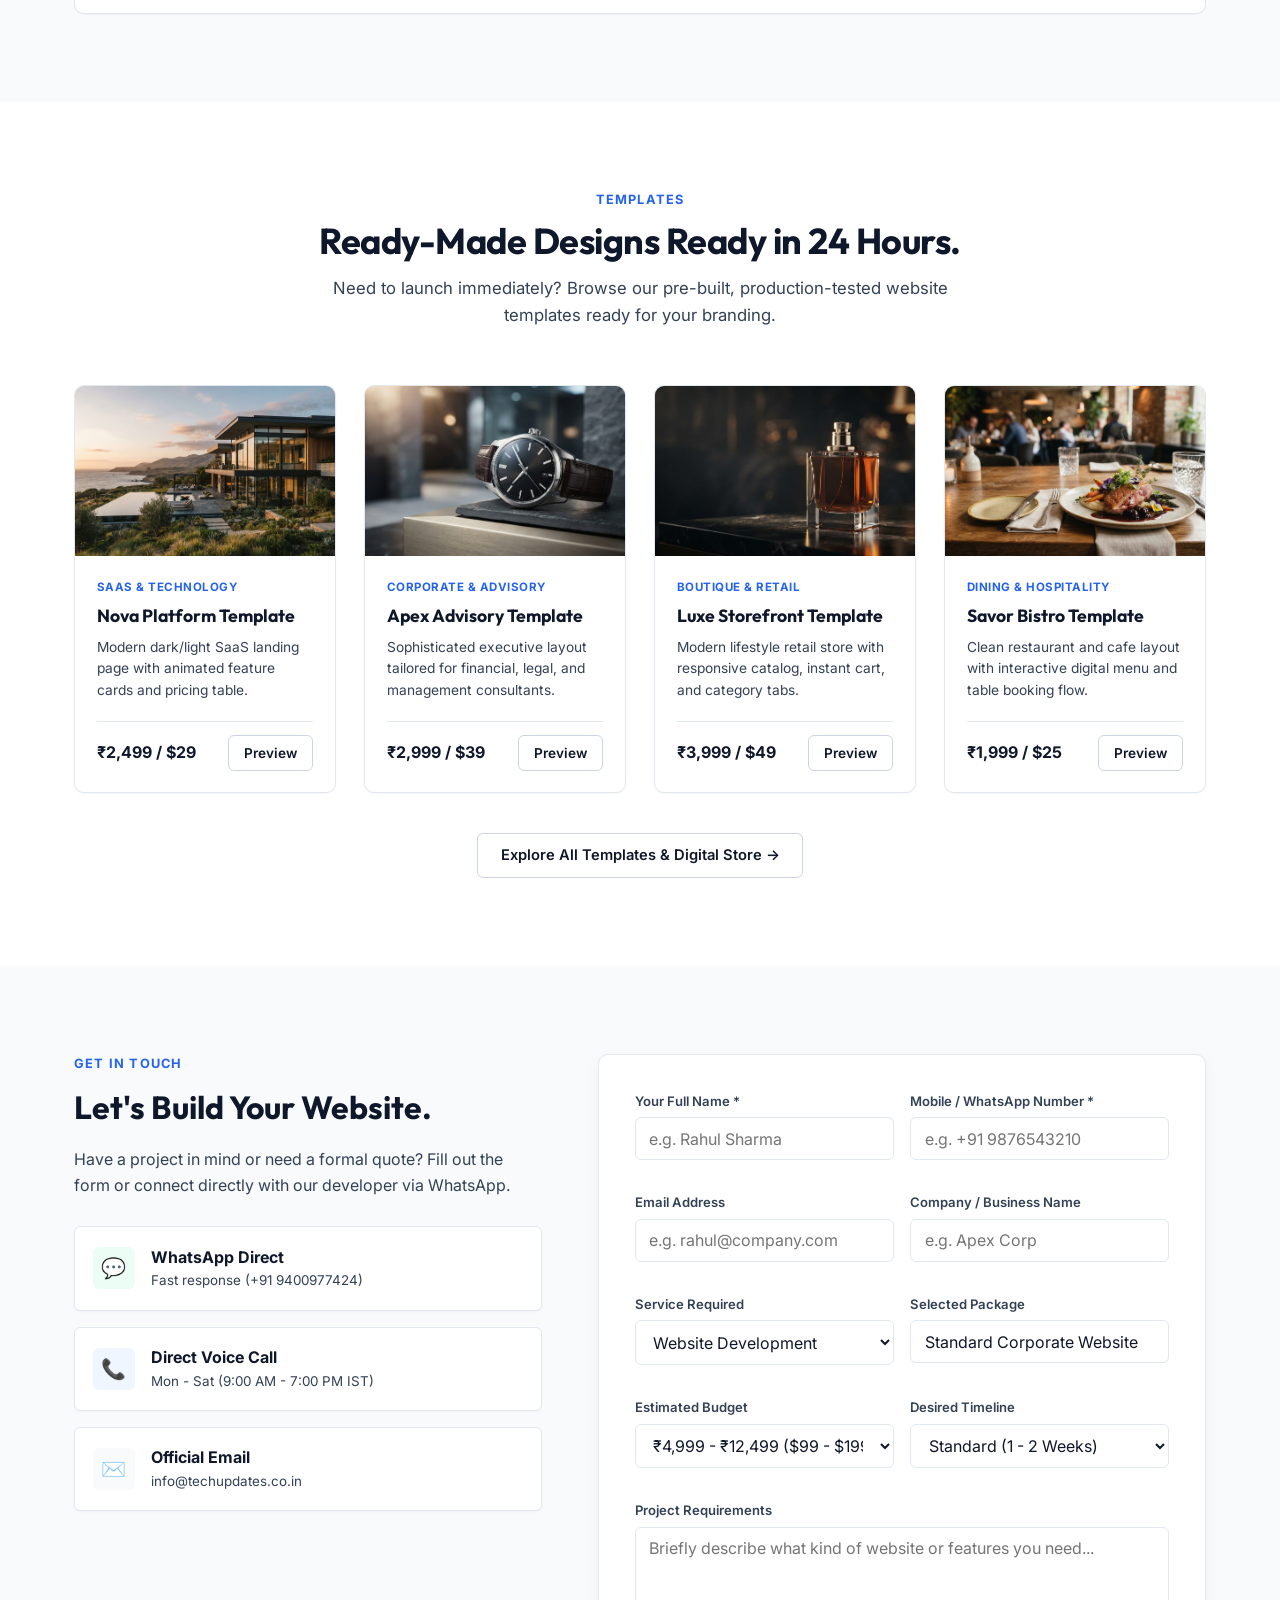
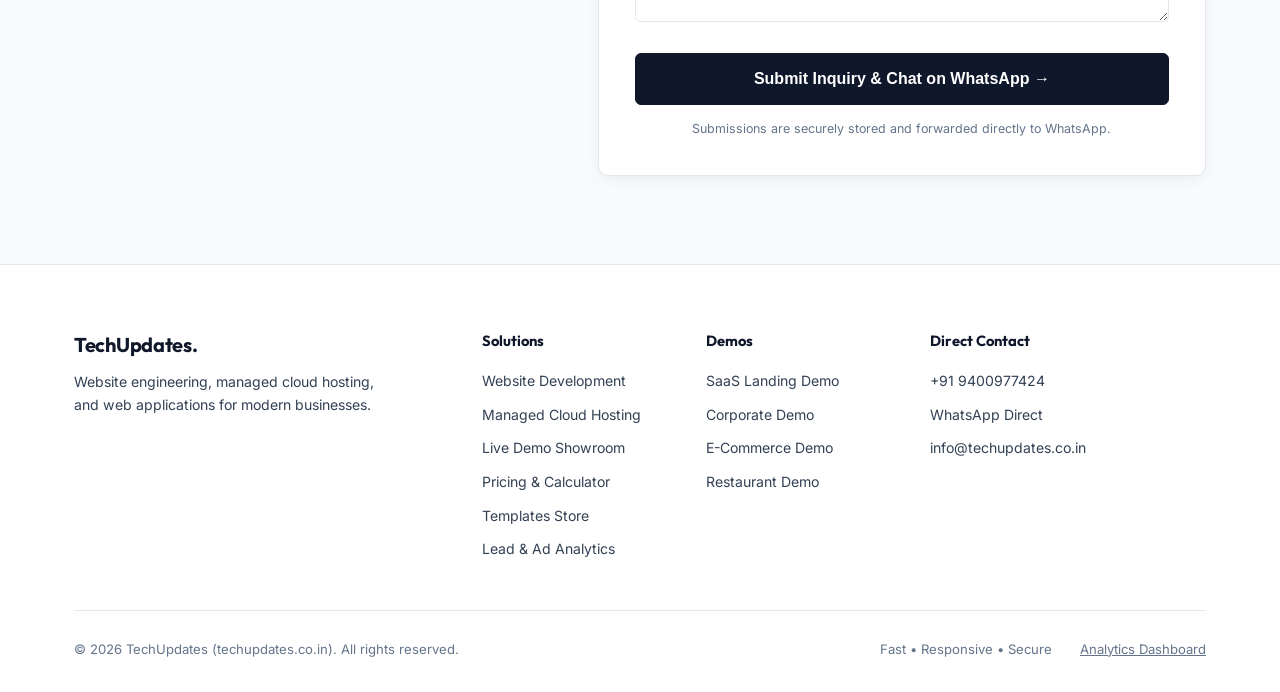
==== commit 880622aa: "Update official email to info@techupdates.co.in, add favicon, fix local 501 analytics error and remo" ====
--- a/index.html
+++ b/index.html
@@ -12,6 +12,10 @@
     <meta property="og:type" content="website">
     <meta property="og:url" content="https://techupdates.co.in">
     
+    <!-- Favicon -->
+    <link rel="icon" type="image/svg+xml" href="favicon.svg">
+    <link rel="alternate icon" href="favicon.ico">
+    
     <!-- Fonts -->
     <link rel="preconnect" href="https://fonts.googleapis.com">
     <link rel="preconnect" href="https://fonts.gstatic.com" crossorigin>
@@ -123,7 +127,6 @@
                 <span class="section-tag">SERVICES</span>
                 <h2 class="section-title">Engineered for Performance and Conversion.</h2>
                 <p class="section-subtitle">No bloated page-builders or slow templates. Every line of code is structured for fast load times, clean aesthetics, and clear business outcomes.</p>
-                <div style="margin-top: 1rem;"><span class="mobile-swipe-hint">👈 Swipe services horizontally 👉</span></div>
             </div>
 
             <div class="services-grid">
@@ -248,10 +251,6 @@
                 </div>
             </div>
 
-            <div class="text-center" style="margin-top: -1.5rem; margin-bottom: 1.5rem;">
-                <span class="mobile-swipe-hint">👈 Swipe packages horizontally 👉</span>
-            </div>
-
             <!-- Pricing Grid -->
             <div class="pricing-grid">
                 <!-- Package 1 -->
@@ -443,11 +442,11 @@
                             </div>
                         </a>
 
-                        <a href="mailto:hello@techupdates.co.in" class="direct-card">
+                        <a href="mailto:info@techupdates.co.in" class="direct-card">
                             <div class="direct-icon icon-email">✉️</div>
                             <div>
                                 <strong>Official Email</strong>
-                                <div style="color: var(--text-secondary); font-size: 0.84rem;">hello@techupdates.co.in</div>
+                                <div style="color: var(--text-secondary); font-size: 0.84rem;">info@techupdates.co.in</div>
                             </div>
                         </a>
                     </div>
@@ -574,7 +573,7 @@
                     <ul>
                         <li><a href="tel:+919400977424">+91 9400977424</a></li>
                         <li><a href="https://wa.me/919400977424" target="_blank">WhatsApp Direct</a></li>
-                        <li><a href="mailto:hello@techupdates.co.in">hello@techupdates.co.in</a></li>
+                        <li><a href="mailto:info@techupdates.co.in">info@techupdates.co.in</a></li>
                     </ul>
                 </div>
             </div>
